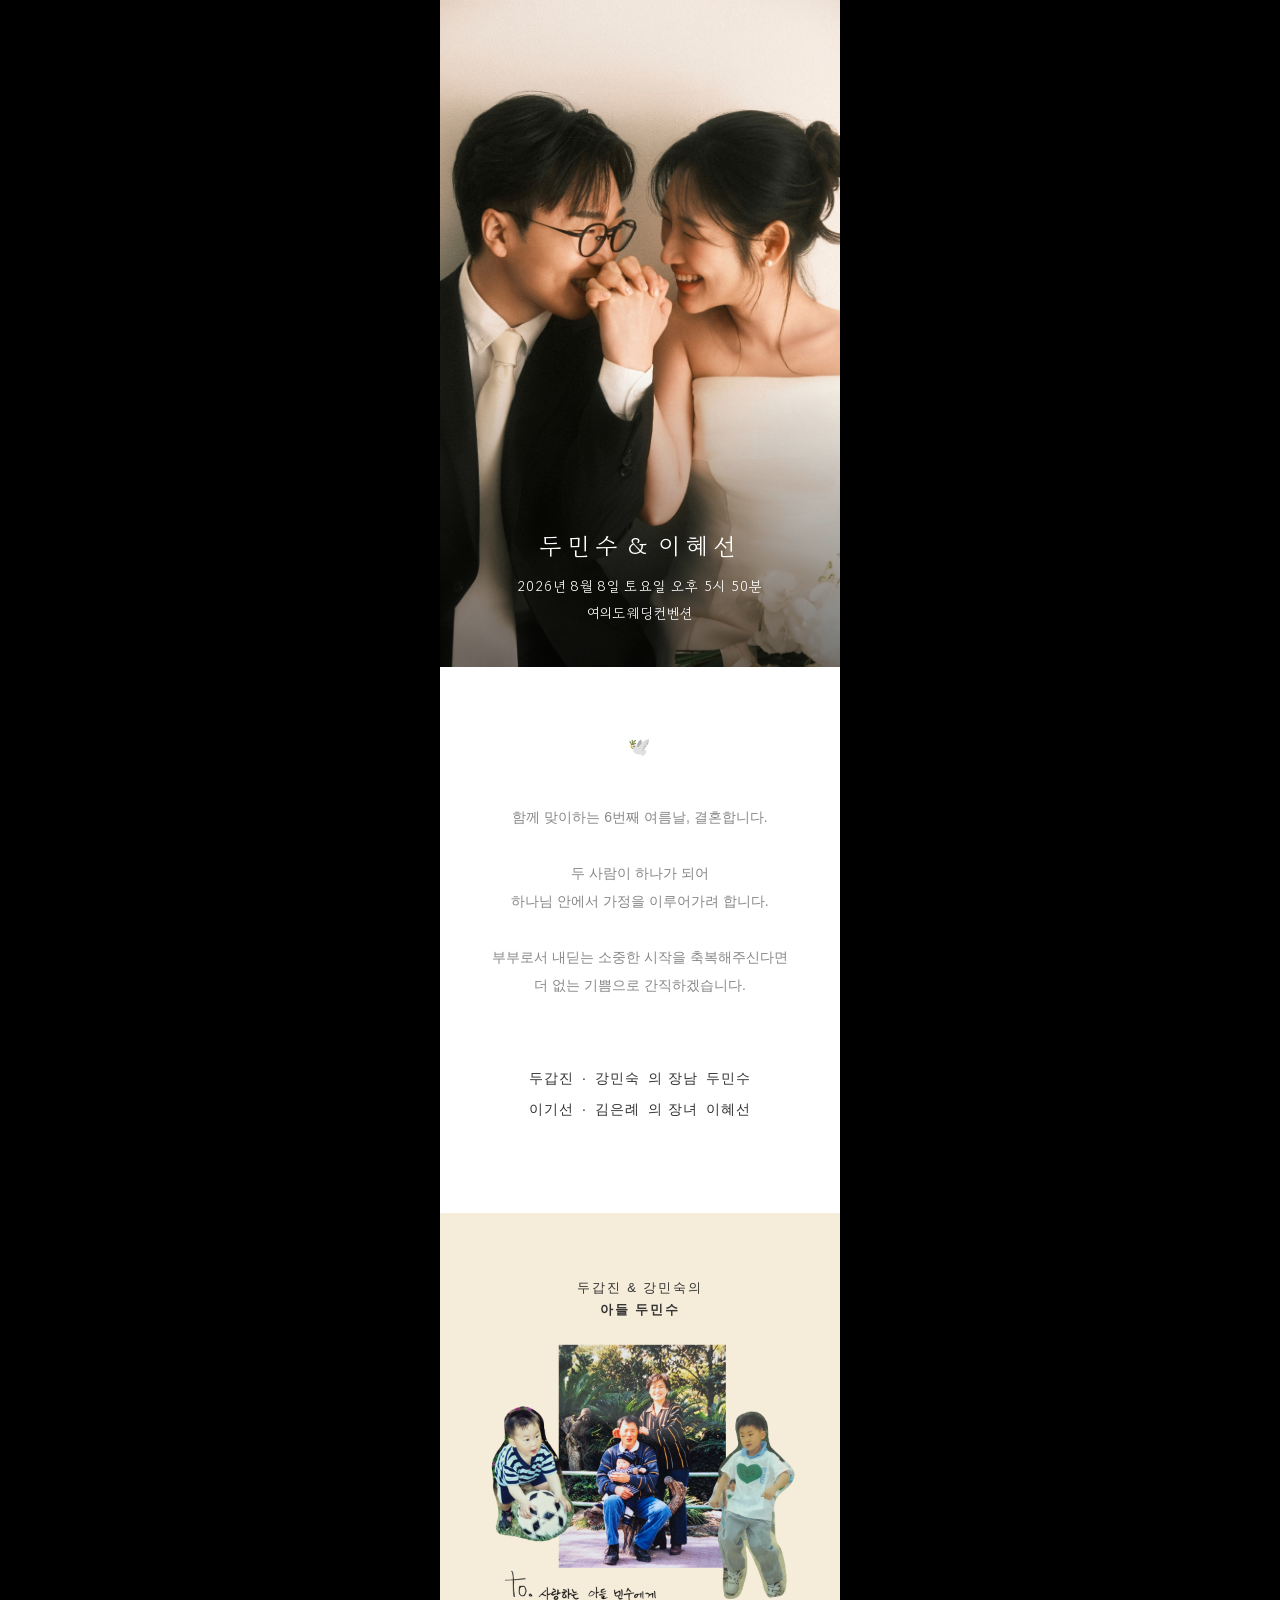
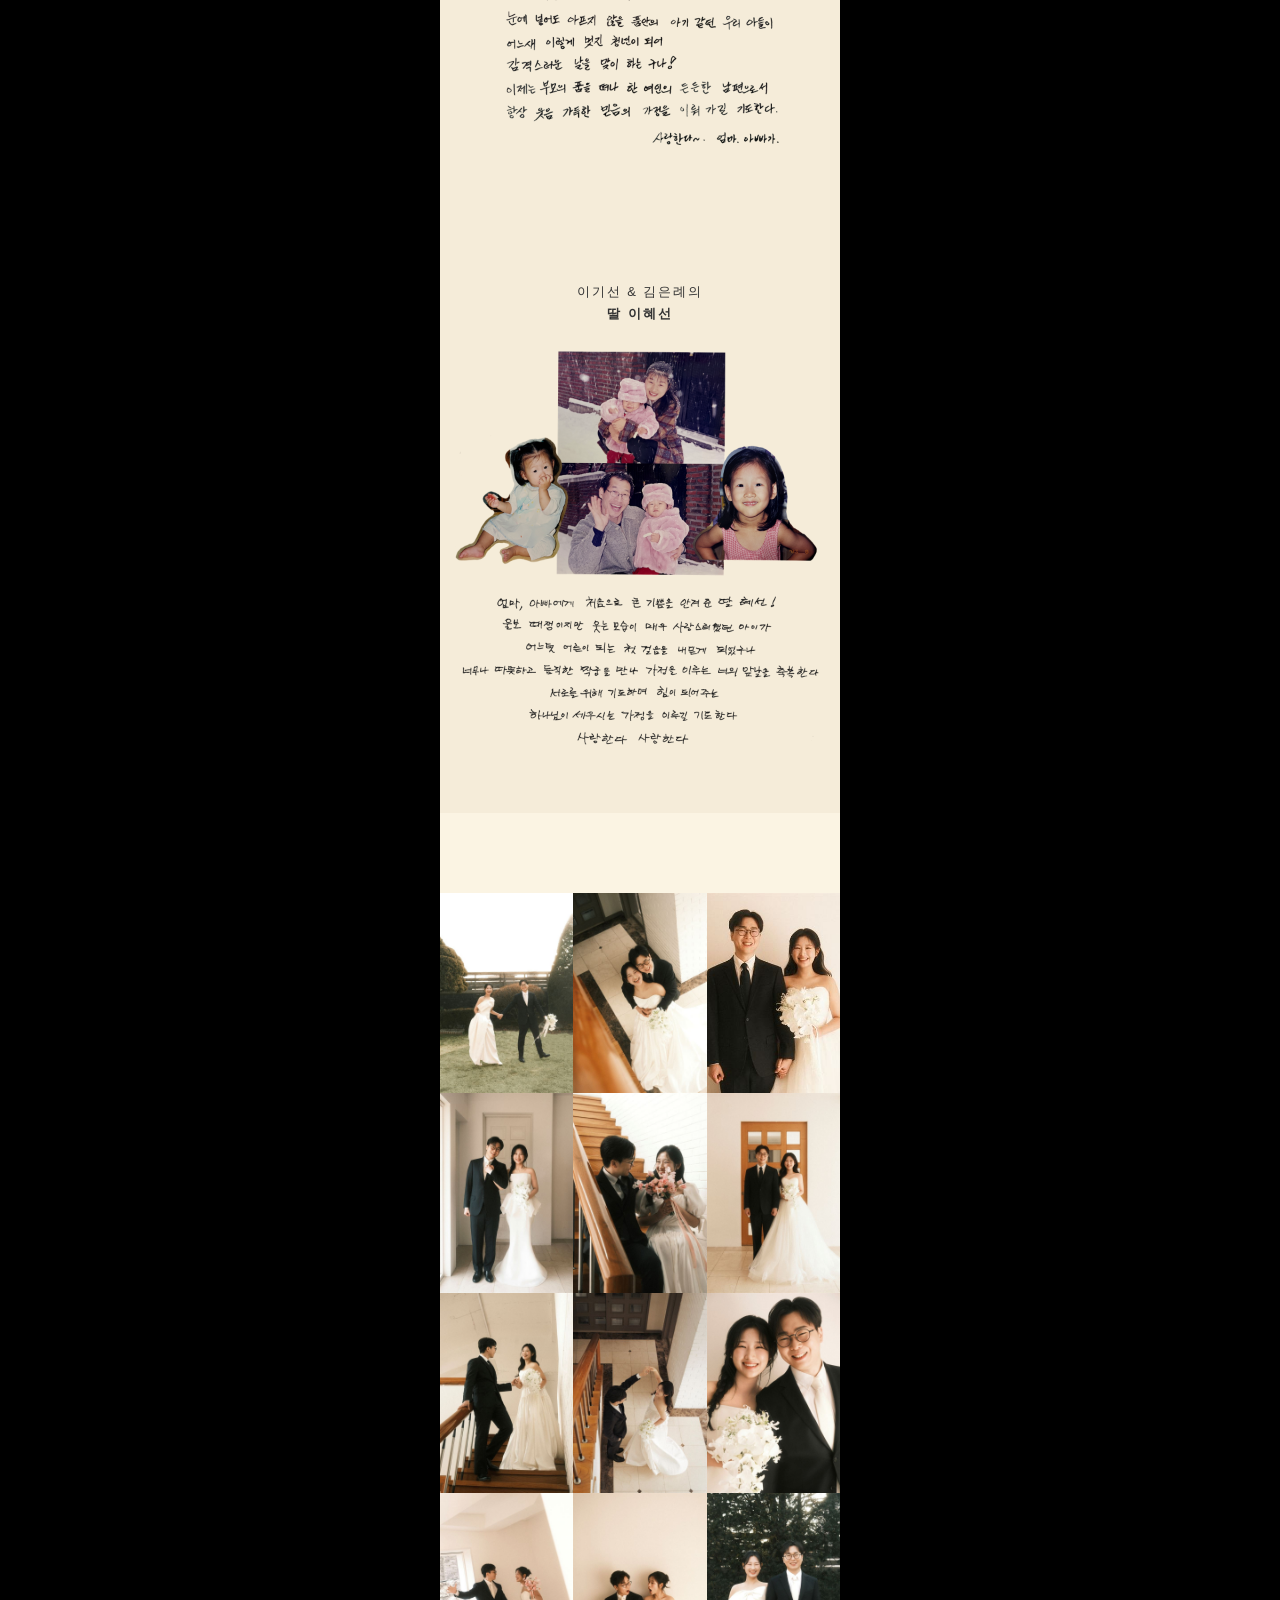
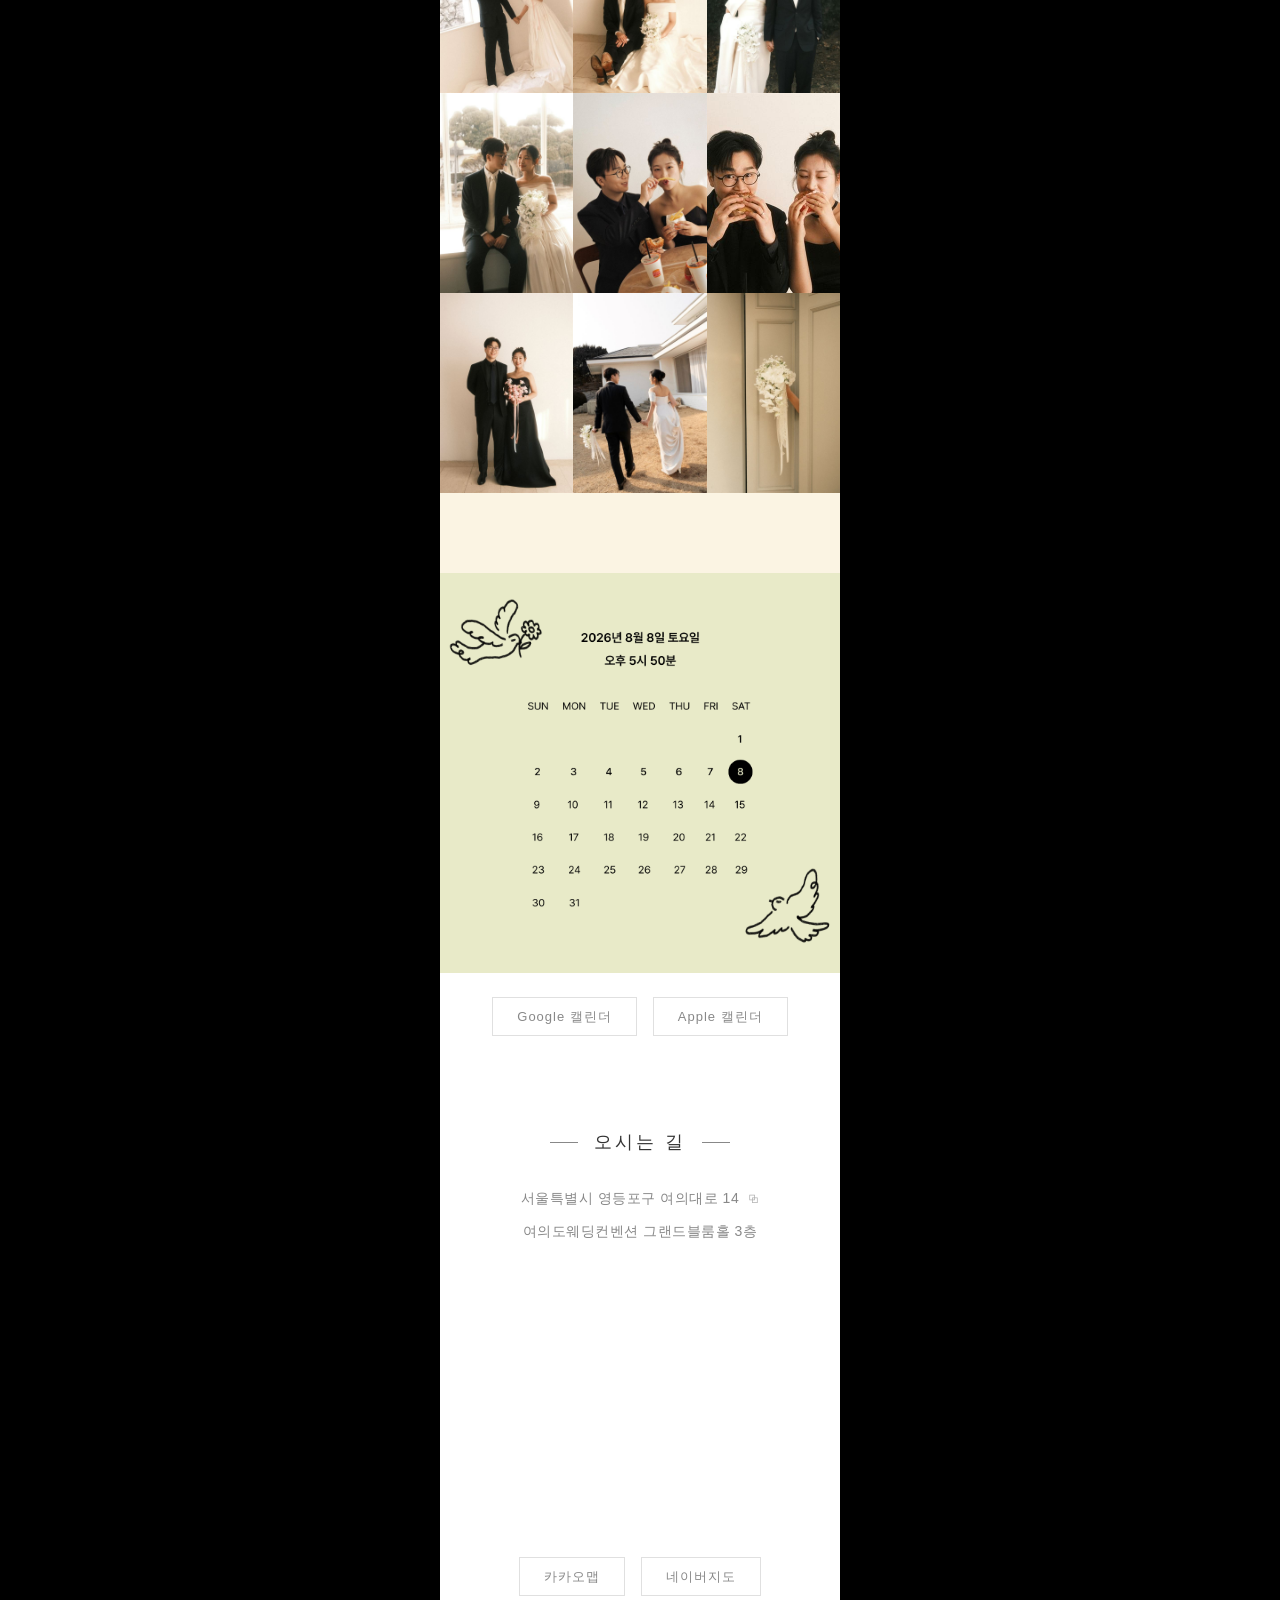
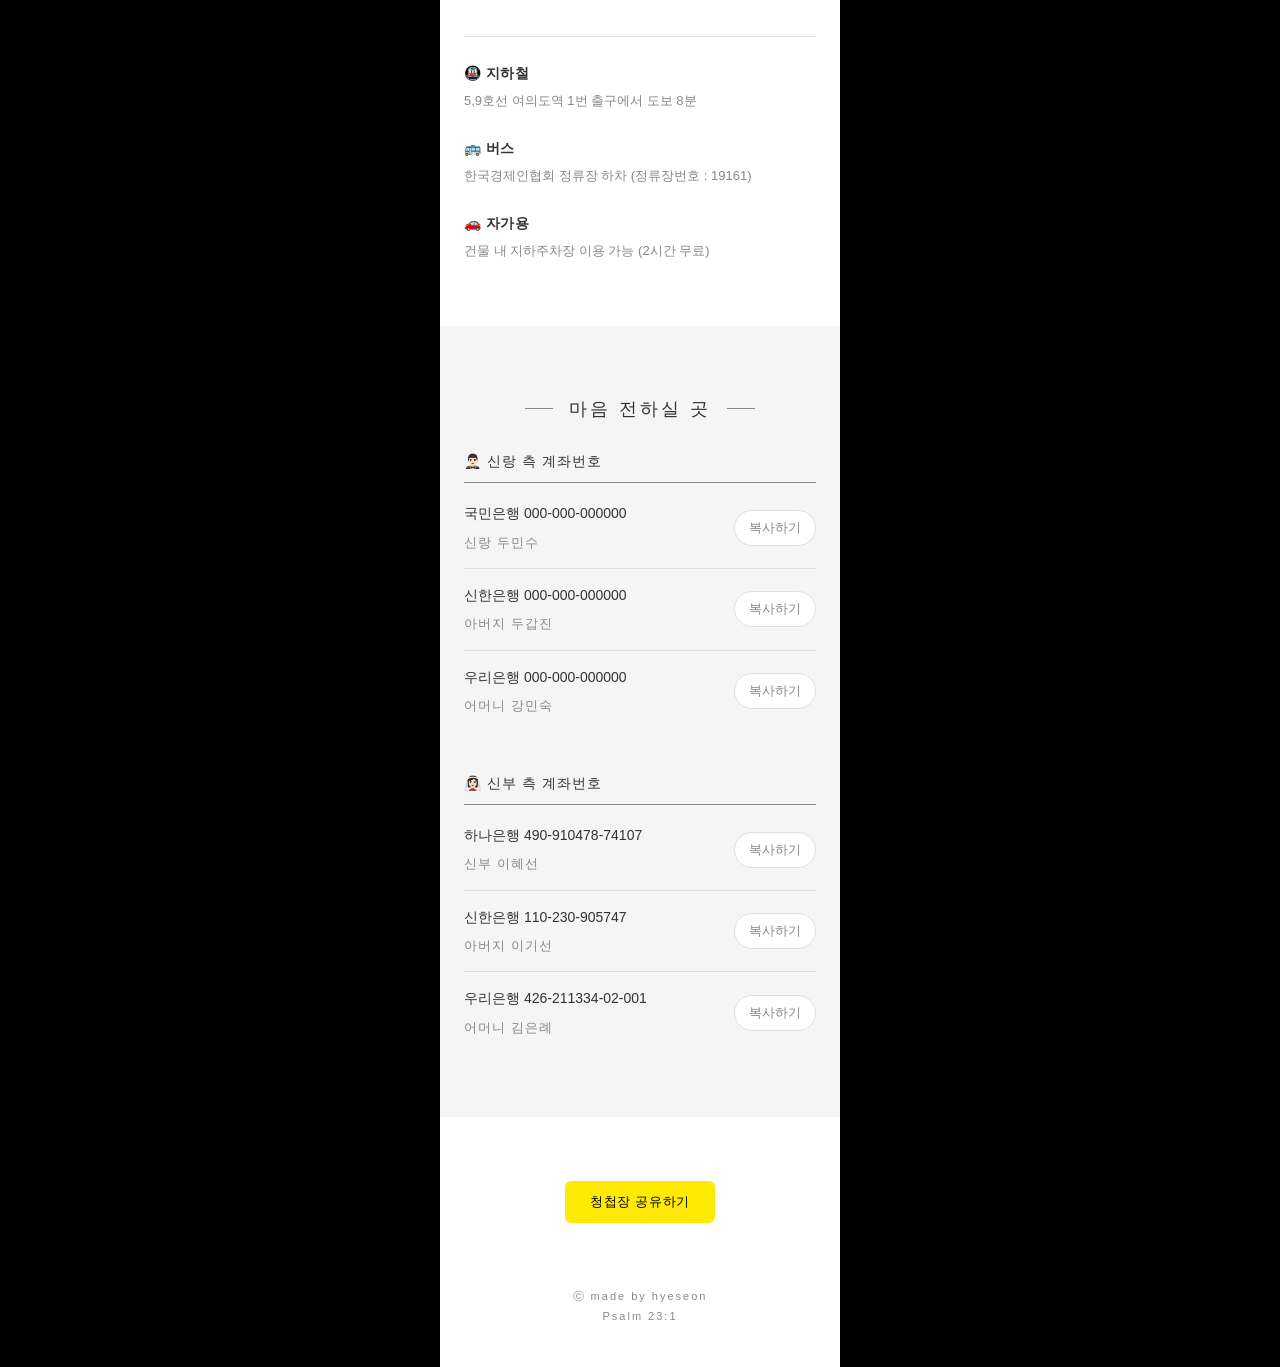
==== index.html @ b3ca968c "color change, lat lng change" ====
<!doctype html>
<html lang="ko">
  <head>
    <meta charset="UTF-8" />
    <meta
      name="viewport"
      content="width=device-width, initial-scale=1.0, viewport-fit=cover"
    />
    <meta name="format-detection" content="telephone=no" />

    <!-- Meta / OG tags - 크롤러는 JS를 실행하지 않으므로 정적 HTML에 직접 박아둠 -->
    <meta property="og:type" content="website" />
    <meta property="og:title" content="두민수와 이혜선 결혼합니다💍" />
    <meta
      property="og:description"
      content="2026년 8월 8일 오후 5시 50분 소중한 분들을 초대합니다."
    />
    <meta
      property="og:image"
      content="https://little-eden-0808.github.io/minsu-hyeseon/images/og/1.jpg"
    />
    <meta property="og:image:width" content="1200" />
    <meta property="og:image:height" content="630" />
    <meta
      property="og:url"
      content="https://little-eden-0808.github.io/minsu-hyeseon/"
    />
    <meta
      name="description"
      content="2026년 8월 8일 오후 5시 50분 소중한 분들을 초대합니다."
    />

    <title>Wedding Invitation</title>

    <!-- Fonts: Pretendard (본문) + Gowun Dodum (히어로 오버레이) -->
    <link rel="preconnect" href="https://cdn.jsdelivr.net" crossorigin />
    <link
      rel="stylesheet"
      href="https://cdn.jsdelivr.net/gh/orioncactus/pretendard@v1.3.9/dist/web/variable/pretendardvariable.min.css"
    />
    <link rel="preconnect" href="https://fonts.googleapis.com" />
    <link rel="preconnect" href="https://fonts.gstatic.com" crossorigin />
    <link
      href="https://fonts.googleapis.com/css2?family=Gowun+Dodum&display=swap"
      rel="stylesheet"
    />

    <link rel="stylesheet" href="styles.css" />
    <script src="config.js"></script>
  </head>
  <body>
    <!-- ─── Curtain (Simple Overlay) ─── -->
    <div id="curtain" class="curtain">
      <div class="curtain__content">
        <p class="curtain__names" id="curtainNames"></p>
        <button class="curtain__btn" id="curtainBtn">열기</button>
      </div>
    </div>

    <!-- ─── Toast Notification ─── -->
    <div id="toast" class="toast" aria-live="polite"></div>

    <!-- ─── Photo Viewer Modal ─── -->
    <div
      id="photoModal"
      class="photo-modal"
      role="dialog"
      aria-modal="true"
      aria-label="사진 보기"
    >
      <button class="photo-modal__close" id="modalClose" aria-label="닫기">
        &times;
      </button>
      <div class="photo-modal__container" id="modalContainer">
        <img
          class="photo-modal__img"
          id="modalImg"
          src=""
          alt="사진"
          draggable="false"
        />
      </div>
      <div class="photo-modal__controls">
        <button
          class="photo-modal__nav photo-modal__nav--prev"
          id="modalPrev"
          aria-label="이전 사진"
        >
          &#8249;
        </button>
        <div class="photo-modal__counter" id="modalCounter"></div>
        <button
          class="photo-modal__nav photo-modal__nav--next"
          id="modalNext"
          aria-label="다음 사진"
        >
          &#8250;
        </button>
      </div>
    </div>

    <!-- ─── Main Content ─── -->
    <main id="mainContent" class="main-content">
      <!-- Hero Section -->
      <section class="section hero" id="hero">
        <div class="hero__photo-wrap">
          <img
            class="hero__photo"
            id="heroPhoto"
            src=""
            alt="웨딩 사진"
            loading="eager"
          />
          <div class="hero__content">
            <h1
              class="hero__names animate-item"
              data-animate="fade-up"
              id="heroNames"
            ></h1>
            <p
              class="hero__date animate-item"
              data-animate="fade-up"
              id="heroDate"
            ></p>
            <p
              class="hero__venue animate-item"
              data-animate="fade-up"
              id="heroVenue"
            ></p>
          </div>
        </div>

        <!-- Greeting Section -->
        <section class="section greeting" id="greeting">
          <div class="section__inner">
            <h2
              class="section__title animate-item"
              data-animate="fade-up"
              id="greetingTitle"
            ></h2>
            <!-- <div
              class="section__divider animate-item"
              data-animate="fade-in"
            ></div> -->
            <p
              class="greeting__text animate-item"
              data-animate="fade-up"
              id="greetingContent"
            ></p>
            <div
              class="greeting__parents animate-item"
              data-animate="fade-up"
              id="greetingParents"
            ></div>
          </div>
        </section>

        <!-- Story Section -->
        <!-- <section class="section story" id="story">
          <div class="section__inner">
            <h2
              class="section__title animate-item"
              data-animate="fade-up"
              id="storyTitle"
            ></h2>
            <div
              class="section__divider animate-item"
              data-animate="fade-in"
            ></div>
            <p
              class="story__text animate-item"
              data-animate="fade-up"
              id="storyContent"
            ></p>
            <div class="story__photos" id="storyPhotos"></div>
          </div>
        </section> -->

        <!-- Family Section (가족 이야기 이미지 2장) -->
        <section class="section family" id="family">
          <div class="family__item">
            <p class="family__overlay" id="familyGroomLabel"></p>
            <img class="family__image" src="images/family/1.png" alt="" />
          </div>
          <div class="family__item">
            <p class="family__overlay" id="familyBrideLabel"></p>
            <img class="family__image" src="images/family/2.png" alt="" />
          </div>
        </section>

        <!-- Gallery Section -->
        <section class="section gallery" id="gallery">
          <div class="section__inner">
            <div class="gallery__grid" id="galleryGrid"></div>
          </div>
        </section>

        <!-- Calendar Actions -->
        <section class="section calendar-section" id="calendarSection">
          <div class="section__inner">
            <!-- <h2 class="section__title animate-item" data-animate="fade-up">
              예식 일시
            </h2> -->
            <div
              class="section__divider animate-item"
              data-animate="fade-in"
            ></div>
          </div>
          <img
            class="calendar__image"
            src="images/calendar/4.png"
            alt="예식 일시"
          />
          <div class="section__inner">
            <div class="calendar-actions animate-item" data-animate="fade-up">
              <a
                class="btn btn--outline"
                id="googleCalBtn"
                href="#"
                target="_blank"
                rel="noopener"
                >Google 캘린더</a
              >
              <button class="btn btn--outline" id="icsDownloadBtn">
                Apple 캘린더
              </button>
            </div>
          </div>
        </section>

        <!-- Location Section -->
        <section class="section location" id="location">
          <div class="section__inner">
            <h2 class="section__title animate-item" data-animate="fade-up">
              오시는 길
            </h2>
            <div
              class="section__divider animate-item"
              data-animate="fade-in"
            ></div>
            <p
              class="location__address animate-item"
              data-animate="fade-up"
              id="locationAddress"
            ></p>
            <p
              class="location__venue animate-item"
              data-animate="fade-up"
              id="locationVenue"
            ></p>
            <!-- <div class="location__info">
              <p class="location__venue" id="locationVenue"></p>
              <p class="location__hall" id="locationHall"></p>
              <p class="location__tel" id="locationTel"></p>
            </div> -->
            <div class="location__map" id="naverMap"></div>

            <!-- 주소 박스 -->
            <!-- <div class="address-box">
              <div class="address-box__text">
                <p class="address-box__addr" id="addressBoxAddr"></p>
                <p class="address-box__venue" id="addressBoxVenue"></p>
              </div>
              <button class="address-box__copy" id="copyAddressBtn">복사하기</button>
            </div> -->

            <!-- 지도 앱 링크 -->
            <div class="location__links">
              <a
                class="btn btn--outline"
                id="kakaoMapBtn"
                href="#"
                target="_blank"
                rel="noopener"
                >카카오맵</a
              >
              <a
                class="btn btn--outline"
                id="naverMapBtn"
                href="#"
                target="_blank"
                rel="noopener"
                >네이버지도</a
              >
            </div>

            <hr class="location__hr" />

            <!-- 교통 안내 -->
            <div class="transport" id="transportList"></div>
          </div>
        </section>
      </section>
      <!-- Account Section (축의금) -->
      <section class="section account" id="account">
        <div class="section__inner">
          <h2 class="section__title animate-item" data-animate="fade-up">
            마음 전하실 곳
          </h2>
          <div
            class="section__divider animate-item"
            data-animate="fade-in"
          ></div>
          <!-- <p class="account__desc animate-item" data-animate="fade-up">
            축하의 마음을 담아 축의금을 전달해 보세요.
          </p> -->

          <!-- Groom Accounts -->
          <div class="account-group">
            <h3 class="account-group__title">🤵🏻‍♂️ 신랑 측 계좌번호</h3>
            <ul class="account-list" id="groomAccountList"></ul>
          </div>

          <!-- Bride Accounts -->
          <div class="account-group">
            <h3 class="account-group__title">👰🏻‍♀️ 신부 측 계좌번호</h3>
            <ul class="account-list" id="brideAccountList"></ul>
          </div>
        </div>
      </section>
      <!-- Countdown -->
      <div class="countdown animate-item" data-animate="fade-up" id="countdown">
        <p class="countdown__label" id="countdownLabel"></p>
        <div class="countdown__timer">
          <div class="countdown__item">
            <span class="countdown__number" id="countDays">0</span>
            <span class="countdown__unit">일</span>
          </div>
          <div class="countdown__sep">:</div>
          <div class="countdown__item">
            <span class="countdown__number" id="countHours">0</span>
            <span class="countdown__unit">시간</span>
          </div>
          <div class="countdown__sep">:</div>
          <div class="countdown__item">
            <span class="countdown__number" id="countMinutes">0</span>
            <span class="countdown__unit">분</span>
          </div>
          <div class="countdown__sep">:</div>
          <div class="countdown__item">
            <span class="countdown__number" id="countSeconds">0</span>
            <span class="countdown__unit">초</span>
          </div>
        </div>
      </div>
      <!-- Share -->
      <div class="share">
        <button class="share__btn" id="shareBtn" type="button">
          청첩장 공유하기
        </button>
      </div>

      <!-- Footer -->
      <footer class="footer">
        <p class="footer__text" id="footerText"></p>
      </footer>
    </main>

    <script src="script.js"></script>
  </body>
</html>
---- styles.css ----
/* ═══════════════════════════════════════════
   Simple & Clean Wedding Invitation
   Korean Mobile 청첩장 - Styles
   ═══════════════════════════════════════════ */

/* ─── CSS Variables ─── */
:root {
  --color-bg: #ffffff;
  --color-bg-alt: #f5f5f5;
  --color-text: #333333;
  --color-text-light: #888888;
  --color-divider: #e0e0e0;
  --color-white: #ffffff;
  --color-gallery-frame: #fbf4e3; /* 갤러리 섹션 배경 + 사진 프레임 통일 */
  --color-greeting-bg: #ffffff; /* 인사말 섹션 배경 - 연한 크림 */
  --color-family-bg: #f5ecd9; /* 가족 섹션 배경 - 버터 크림 */

  --font-sans:
    "Pretendard Variable", Pretendard, -apple-system, BlinkMacSystemFont,
    "Apple SD Gothic Neo", "Noto Sans KR", "Malgun Gothic", "Segoe UI",
    sans-serif;
  --font-display:
    "Gowun Dodum", "Apple SD Gothic Neo", "Noto Sans KR", sans-serif;

  --spacing-xs: 0.5rem;
  --spacing-sm: 1rem;
  --spacing-md: 1.5rem;
  --spacing-lg: 2.5rem;
  --spacing-xl: 4rem;
  --spacing-2xl: 5rem;

  /* ─── Font Sizes ─── */
  --fs-xs: 0.6875rem; /* 11px - 카운트다운 단위, 미세 라벨, 작은 아이콘 */
  --fs-sm: 0.8125rem; /* 13px - 버튼, 캡션, 보조 정보 */
  --fs-md: 0.875rem; /* 14px - 부가 본문 (날짜, 홀, 교통) */
  --fs-base: 1rem; /* 16px - 본문 (인사말, 주소) */
  --fs-lg: 1.125rem; /* 18px - 섹션 제목 */
  --fs-xl: 1.5rem; /* 24px - 히어로 이름, 카운트다운 구분자 */
  --fs-2xl: 2rem; /* 32px - 카운트다운 숫자, 모달 닫기 */

  --transition: 0.3s ease;

  --safe-top: env(safe-area-inset-top, 0px);
  --safe-bottom: env(safe-area-inset-bottom, 0px);
  --safe-left: env(safe-area-inset-left, 0px);
  --safe-right: env(safe-area-inset-right, 0px);
}

/* ─── Reset & Base ─── */
*,
*::before,
*::after {
  margin: 0;
  padding: 0;
  box-sizing: border-box;
}

html {
  font-size: 16px;
  -webkit-text-size-adjust: 100%;
  scroll-behavior: smooth;
}

body {
  font-family: var(--font-sans);
  color: var(--color-text);
  background-color: #000;
  line-height: 1.8;
  -webkit-font-smoothing: antialiased;
  -moz-osx-font-smoothing: grayscale;
  overflow-x: hidden;
  padding-top: var(--safe-top);
  padding-bottom: var(--safe-bottom);
  padding-left: var(--safe-left);
  padding-right: var(--safe-right);
}

body.no-scroll {
  overflow: hidden;
  position: fixed;
  width: 100%;
}

img {
  display: block;
  max-width: 100%;
  height: auto;
}

button {
  cursor: pointer;
  font-family: inherit;
  border: none;
  background: none;
  color: inherit;
}

a {
  color: inherit;
  text-decoration: none;
}

/* ═══════════════════════════════════════════
   Curtain (Simple Overlay)
   ═══════════════════════════════════════════ */
.curtain {
  position: fixed;
  inset: 0;
  z-index: 9999;
  display: flex;
  align-items: center;
  justify-content: center;
  background: var(--color-white);
}

.curtain.is-open {
  opacity: 0;
  transition: opacity 0.5s ease;
  pointer-events: none;
}

.curtain.is-hidden {
  display: none;
}

.curtain__content {
  text-align: center;
}

.curtain__names {
  font-size: var(--fs-xl);
  font-weight: 300;
  color: var(--color-text);
  letter-spacing: 4px;
  margin-bottom: var(--spacing-lg);
}

.curtain__btn {
  display: inline-block;
  padding: 0.75rem 2.5rem;
  border: 1px solid var(--color-divider);
  color: var(--color-text);
  font-size: var(--fs-md);
  font-weight: 400;
  letter-spacing: 2px;
  background: transparent;
  transition: var(--transition);
}

.curtain__btn:hover,
.curtain__btn:focus {
  background: var(--color-bg-alt);
}

/* ═══════════════════════════════════════════
   Toast
   ═══════════════════════════════════════════ */
.toast {
  position: fixed;
  bottom: calc(2rem + var(--safe-bottom));
  left: 50%;
  transform: translateX(-50%) translateY(20px);
  background: rgba(51, 51, 51, 0.9);
  color: var(--color-white);
  padding: 0.75rem 1.5rem;
  border-radius: 100px;
  font-size: var(--fs-sm);
  font-weight: 400;
  z-index: 10000;
  opacity: 0;
  transition:
    opacity 0.3s ease,
    transform 0.3s ease;
  pointer-events: none;
  white-space: nowrap;
}

.toast.is-visible {
  opacity: 1;
  transform: translateX(-50%) translateY(0);
}

/* ═══════════════════════════════════════════
   Photo Modal
   ═══════════════════════════════════════════ */
.photo-modal {
  position: fixed;
  inset: 0;
  z-index: 9000;
  background: rgba(0, 0, 0, 0.95);
  display: flex;
  align-items: center;
  justify-content: center;
  opacity: 0;
  visibility: hidden;
  transition:
    opacity 0.3s ease,
    visibility 0.3s ease;
}

.photo-modal.is-open {
  opacity: 1;
  visibility: visible;
}

.photo-modal__close {
  position: absolute;
  top: calc(1rem + var(--safe-top));
  right: calc(1rem + var(--safe-right));
  color: var(--color-white);
  font-size: var(--fs-2xl);
  width: 44px;
  height: 44px;
  display: flex;
  align-items: center;
  justify-content: center;
  z-index: 2;
  opacity: 0.8;
  transition: opacity var(--transition);
}

.photo-modal__close:hover {
  opacity: 1;
}

.photo-modal__container {
  width: 100%;
  height: 100%;
  display: flex;
  align-items: center;
  justify-content: center;
  padding: 0;
  touch-action: pan-y;
  user-select: none;
  -webkit-user-select: none;
}

.photo-modal__img {
  max-width: 100%;
  max-height: 100%;
  object-fit: contain;
}

.photo-modal__controls {
  position: absolute;
  bottom: calc(1.25rem + var(--safe-bottom));
  left: 50%;
  transform: translateX(-50%);
  display: flex;
  align-items: center;
  gap: 1.5rem;
  z-index: 2;
}

.photo-modal__nav {
  color: var(--color-white);
  font-size: var(--fs-xl);
  width: 36px;
  height: 36px;
  display: flex;
  align-items: center;
  justify-content: center;
  opacity: 0.7;
  transition: opacity var(--transition);
  background: none;
  border: none;
  padding: 0;
}

.photo-modal__nav:hover {
  opacity: 1;
}

.photo-modal__counter {
  color: rgba(255, 255, 255, 0.7);
  font-size: var(--fs-sm);
  letter-spacing: 2px;
  min-width: 3rem;
  text-align: center;
}

/* ═══════════════════════════════════════════
   Main Content
   ═══════════════════════════════════════════ */
.main-content {
  max-width: 100%;
  overflow: hidden;
  background-color: var(--color-bg);
}

@media (min-width: 600px) {
  .main-content {
    max-width: 400px;
    margin: 0 auto;
    min-height: 100vh;
  }
}

/* ─── Section Base ─── */
.section {
  padding: var(--spacing-xl) 0;
}

.section__inner {
  max-width: 640px;
  margin: 0 auto;
  padding: 0 var(--spacing-md);
  text-align: center;
}

.section__title {
  display: inline-flex;
  align-items: center;
  gap: 1rem;
  font-size: var(--fs-lg);
  font-weight: 400;
  letter-spacing: 3px;
  margin-bottom: var(--spacing-md);
  color: var(--color-text);
}

.section__title::before,
.section__title::after {
  content: "";
  width: 28px;
  height: 1px;
  background: var(--color-text-light);
}

.greeting .section__title::before,
.greeting .section__title::after {
  display: none;
}

.section__divider {
  display: none;
}

/* ═══════════════════════════════════════════
   Hero Section
   ═══════════════════════════════════════════ */
.hero {
  padding: 0;
  background-color: var(--color-white);
}

.hero__photo-wrap {
  width: 100%;
  overflow: hidden;
  position: relative;
}

.hero__photo {
  width: 100%;
  aspect-ratio: 3 / 5;
  object-fit: cover;
  object-position: center 30%;
}

.hero__photo-wrap::after {
  content: "";
  position: absolute;
  left: 0;
  right: 0;
  bottom: 0;
  height: 45%;
  background: linear-gradient(
    to bottom,
    rgba(0, 0, 0, 0) 0%,
    rgba(0, 0, 0, 0.55) 100%
  );
  pointer-events: none;
}

.hero__content {
  position: absolute;
  bottom: 0;
  left: 0;
  right: 0;
  text-align: center;
  padding: 0 var(--spacing-md) var(--spacing-lg);
  z-index: 1;
  font-family: var(--font-display);
}

.hero__content .hero__names,
.hero__content .hero__date,
.hero__content .hero__venue {
  color: #fff;
}

.hero__content .hero__names .amp {
  color: #fff;
}

.hero__names {
  font-size: var(--fs-xl);
  font-weight: 300;
  letter-spacing: 6px;
  margin-bottom: var(--spacing-xs);
  color: var(--color-text);
}

.hero__names .amp,
.curtain__names .amp {
  font-weight: 400;
  margin: 0 0.2em 0 0.15em;
}

.hero__date {
  font-size: var(--fs-md);
  font-weight: 300;
  color: var(--color-text-light);
  letter-spacing: 1px;
  line-height: 1.6;
}

.hero__venue {
  font-size: var(--fs-md);
  font-weight: 300;
  color: var(--color-text-light);
  letter-spacing: 1px;
  margin-top: 0.25rem;
}

/* ─── Countdown ─── */
.countdown {
  padding: var(--spacing-md) var(--spacing-md) var(--spacing-xl);
  text-align: center;
  border-bottom: 1px solid var(--color-divider);
}

.countdown__label {
  font-size: var(--fs-sm);
  font-weight: 400;
  letter-spacing: 2px;
  color: var(--color-text-light);
  margin-bottom: var(--spacing-sm);
}

.countdown__timer {
  display: flex;
  align-items: center;
  justify-content: center;
  gap: 0.5rem;
}

.countdown__item {
  display: flex;
  flex-direction: column;
  align-items: center;
  min-width: 3rem;
}

.countdown__number {
  font-size: var(--fs-2xl);
  font-weight: 300;
  line-height: 1;
  letter-spacing: 1px;
  color: var(--color-text);
}

.countdown__unit {
  font-size: var(--fs-xs);
  font-weight: 400;
  letter-spacing: 1px;
  color: var(--color-text-light);
  margin-top: 0.375rem;
}

.countdown__sep {
  font-size: var(--fs-xl);
  font-weight: 300;
  color: var(--color-divider);
  margin-top: -0.75rem;
}

/* ═══════════════════════════════════════════
   Greeting Section
   ═══════════════════════════════════════════ */
.greeting .section__title {
  margin-bottom: var(--spacing-lg);
}

.greeting {
  background-color: var(--color-greeting-bg);
  padding-bottom: 5.5rem;
}

.greeting__text {
  font-size: var(--fs-md);
  font-weight: 300;
  line-height: 2;
  color: var(--color-text-light);
  white-space: pre-line;
  margin-bottom: var(--spacing-xl);
}

.greeting__parents {
  font-size: var(--fs-md);
  font-weight: 300;
  line-height: 2.2;
  color: var(--color-text);
  letter-spacing: 1px;
}

.greeting__parents .parent-row {
  display: flex;
  align-items: center;
  justify-content: center;
  gap: 0.5rem;
}

.greeting__parents .parent-dot {
  color: var(--color-text-light);
}

.greeting__parents .child-name {
  font-weight: 500;
}

.greeting__parents .deceased::before {
  content: "故 ";
  font-size: 0.75em;
  opacity: 0.6;
}

/* ═══════════════════════════════════════════
   Story Section
   ═══════════════════════════════════════════ */
.story {
  background-color: var(--color-bg-alt);
}

.story__text {
  font-size: var(--fs-base);
  font-weight: 300;
  line-height: 2;
  color: var(--color-text-light);
  white-space: pre-line;
  margin-bottom: var(--spacing-xl);
}

.story__photos {
  display: flex;
  flex-direction: column;
  gap: var(--spacing-sm);
}

.story__photo-item {
  overflow: hidden;
  cursor: pointer;
}

.story__photo-item img {
  width: 100%;
  aspect-ratio: 4 / 3;
  object-fit: cover;
  transition: opacity var(--transition);
}

.story__photo-item:hover img {
  opacity: 0.9;
}

/* ═══════════════════════════════════════════
   Family Section (가족 이야기 이미지 2장 세로 스택)
   ═══════════════════════════════════════════ */
.family {
  padding: var(--spacing-xl) 0 var(--spacing-lg) 0;
  background-color: var(--color-family-bg);
}

.family__item {
  position: relative;
}

.family__item + .family__item {
  margin-top: 7rem;
}

.family__image {
  width: 100%;
  height: auto;
  display: block;
}

.family__overlay {
  position: absolute;
  top: 0;
  left: 0;
  right: 0;
  padding: 0 var(--spacing-md) var(--spacing-xl);
  font-size: var(--fs-sm);
  font-weight: 400;
  color: var(--color-text);
  text-align: center;
  letter-spacing: 2px;
  line-height: 1.7;
  z-index: 1;
}

.family__overlay-child {
  font-weight: 700;
}

/* ═══════════════════════════════════════════
   Gallery Section
   ═══════════════════════════════════════════ */
.gallery {
  background-color: var(--color-gallery-frame);
  padding-top: var(--spacing-2xl);
  padding-bottom: var(--spacing-2xl);
}

.gallery .section__inner {
  padding-left: 0;
  padding-right: 0;
}

.gallery__grid {
  display: grid;
  grid-template-columns: repeat(3, 1fr);
  gap: 0;
  /* margin-left: var(--spacing-xs);
  margin-right: var(--spacing-xs); */
}

.gallery__item {
  position: relative;
  aspect-ratio: 2 / 3;
  overflow: hidden;
  cursor: pointer;
  /* border: 2px solid var(--color-gallery-frame); */
  border-radius: 0;
}

.gallery__item img {
  width: 100%;
  height: 100%;
  object-fit: cover;
  transition: opacity var(--transition);
}

.gallery__item:hover img {
  opacity: 0.9;
}

/* ═══════════════════════════════════════════
   Location Section
   ═══════════════════════════════════════════ */
.location {
  background-color: var(--color-bg);
}

.location__info {
  margin-bottom: var(--spacing-md);
}

.location__address {
  font-size: var(--fs-md);
  font-weight: 400;
  color: var(--color-text-light);
  letter-spacing: 0.5px;
  margin-bottom: 0.25rem;
  cursor: pointer;
  display: inline-block;
  padding: 0.25rem 0.5rem;
  border-radius: 4px;
  transition: background-color var(--transition);
}

.location__address:hover,
.location__address:active {
  background-color: var(--color-bg);
}

.location__address::after {
  content: " ⧉";
  font-size: var(--fs-xs);
  color: #aaa;
  margin-left: 0.3rem;
}

.location__venue {
  font-size: var(--fs-md);
  font-weight: 400;
  color: var(--color-text-light);
  letter-spacing: 0.5px;
  margin-bottom: var(--spacing-md);
}

.location__hall {
  font-size: var(--fs-md);
  font-weight: 300;
  color: var(--color-text-light);
  margin-bottom: var(--spacing-md);
}

.location__tel {
  font-size: var(--fs-sm);
  font-weight: 300;
  color: var(--color-text-light);
  margin-top: 0.25rem;
}

.location__map {
  margin-bottom: var(--spacing-md);
  overflow: hidden;
  width: 100%;
  aspect-ratio: 4 / 3;
}

/* ─── Address Box ─── */
.address-box {
  display: flex;
  align-items: center;
  justify-content: space-between;
  gap: 0.75rem;
  padding: 1rem 1.25rem;
  margin-bottom: var(--spacing-md);
  background: var(--color-white);
  border: 1px solid var(--color-divider);
  text-align: left;
}

.address-box__text {
  flex: 1;
  min-width: 0;
}

.address-box__addr {
  font-size: var(--fs-sm);
  font-weight: 300;
  color: var(--color-text-light);
  line-height: 1.5;
  margin: 0;
  word-break: keep-all;
}

.address-box__venue {
  font-size: var(--fs-base);
  font-weight: 700;
  color: var(--color-text);
  margin: 0.25rem 0 0;
  letter-spacing: 0.5px;
}

.address-box__copy {
  padding: 0.5rem 0.875rem;
  font-size: var(--fs-sm);
  font-weight: 400;
  color: var(--color-text-light);
  border: 1px solid var(--color-divider);
  border-radius: 100px;
  background: var(--color-white);
  white-space: nowrap;
  transition: var(--transition);
}

.address-box__copy:hover {
  background: var(--color-text);
  color: var(--color-white);
  border-color: var(--color-text);
}

.location__links {
  display: flex;
  gap: var(--spacing-sm);
  justify-content: center;
  margin-bottom: var(--spacing-lg);
}

.location__hr {
  border: 0;
  border-top: 1px solid var(--color-divider);
  margin: var(--spacing-md) 0;
}

/* ─── Transport ─── */
.transport {
  text-align: left;
  margin-top: var(--spacing-md);
}

.transport__item {
  margin-bottom: var(--spacing-md);
}

.transport__item:last-child {
  margin-bottom: 0;
}

.transport__title {
  font-size: var(--fs-md);
  font-weight: 600;
  color: var(--color-text);
  margin: 0 0 0.25rem;
  letter-spacing: 0.5px;
}

.transport__desc {
  font-size: var(--fs-sm);
  font-weight: 300;
  color: var(--color-text-light);
  line-height: 1.7;
  margin: 0;
  white-space: pre-line;
  word-break: keep-all;
}

/* ═══════════════════════════════════════════
   Calendar Section
   ═══════════════════════════════════════════ */
.calendar-section {
  background-color: var(--color-bg);
  padding: 0;
}

.calendar__image {
  display: block;
  width: 100%;
  height: auto;
  margin: 0 0 var(--spacing-md);
}

.calendar-actions {
  display: flex;
  gap: var(--spacing-sm);
  justify-content: center;
  flex-wrap: wrap;
  margin: var(--spacing-md) 0;
}

/* ═══════════════════════════════════════════
   Account Section (축의금)
   ═══════════════════════════════════════════ */
.account {
  background-color: var(--color-bg-alt);
}

.account__desc {
  font-size: var(--fs-md);
  font-weight: 300;
  color: var(--color-text-light);
  margin-bottom: var(--spacing-lg);
}

/* ─── Account Group ─── */
.account-group {
  max-width: 360px;
  margin: 0 auto var(--spacing-lg);
  text-align: left;
}

.account-group:last-child {
  margin-bottom: 0;
}

.account-group__title {
  font-size: var(--fs-md);
  font-weight: 500;
  letter-spacing: 1px;
  padding-bottom: 0.5rem;
  margin-bottom: 0.25rem;
  border-bottom: 1px solid var(--color-text-light);
  color: var(--color-text);
}

.account-list {
  list-style: none;
  padding: 0;
  margin: 0;
}

.account-row {
  display: flex;
  align-items: center;
  justify-content: space-between;
  gap: 0.75rem;
  padding: 0.875rem 0;
  border-bottom: 1px solid var(--color-divider);
}

.account-row:last-child {
  border-bottom: none;
}

.account-row__info {
  flex: 1;
  min-width: 0;
}

.account-row__bank {
  font-size: var(--fs-md);
  font-weight: 400;
  color: var(--color-text);
  margin: 0;
  word-break: keep-all;
}

.account-row__name {
  font-size: var(--fs-sm);
  font-weight: 300;
  color: var(--color-text-light);
  letter-spacing: 1px;
  margin: 0.25rem 0 0;
}

.account-row__copy {
  padding: 0.5rem 0.875rem;
  font-size: var(--fs-sm);
  font-weight: 400;
  color: var(--color-text-light);
  border: 1px solid var(--color-divider);
  border-radius: 100px;
  background: var(--color-white);
  white-space: nowrap;
  transition: var(--transition);
}

.account-row__copy:hover {
  background: var(--color-text);
  color: var(--color-white);
  border-color: var(--color-text);
}

/* ═══════════════════════════════════════════
   Buttons
   ═══════════════════════════════════════════ */
.btn {
  display: inline-flex;
  align-items: center;
  justify-content: center;
  gap: 0.5rem;
  padding: 0.75rem 1.5rem;
  font-family: var(--font-sans);
  font-size: var(--fs-sm);
  font-weight: 400;
  letter-spacing: 1px;
  transition: var(--transition);
  cursor: pointer;
  line-height: 1;
}

.btn--outline {
  border: 1px solid var(--color-divider);
  color: var(--color-text-light);
  background: var(--color-white);
}

.btn--outline:hover {
  border-color: var(--color-text);
  color: var(--color-text);
}

.btn--text {
  color: var(--color-text-light);
  font-size: var(--fs-sm);
  display: inline-flex;
  align-items: center;
  gap: 0.375rem;
  border-bottom: 1px solid var(--color-divider);
  padding: 0.25rem 0;
}

.btn--text:hover {
  color: var(--color-text);
  border-color: var(--color-text);
}

/* ═══════════════════════════════════════════
   Share
   ═══════════════════════════════════════════ */
.share {
  text-align: center;
  padding: var(--spacing-xl) var(--spacing-md) 0;
  background: var(--color-bg);
}

.share__btn {
  width: 150px;
  background: #ffea06;
  color: #000;
  border: none;
  padding: 12px 8px;
  font-size: var(--fs-sm);
  font-weight: 500;
  letter-spacing: 0.05em;
  cursor: pointer;
  border-radius: 6px;
}

/* ═══════════════════════════════════════════
   Footer
   ═══════════════════════════════════════════ */
.footer {
  padding: var(--spacing-xl) var(--spacing-md);
  padding-bottom: calc(var(--spacing-lg) + var(--safe-bottom));
  text-align: center;
  background: var(--color-bg);
  /* border-top: 1px solid var(--color-divider); */
}

.footer__text {
  font-size: var(--fs-xs);
  font-weight: 300;
  color: var(--color-text-light);
  letter-spacing: 2px;
  white-space: pre-line;
  line-height: 1.8;
}

/* ═══════════════════════════════════════════
   Loading Placeholder
   ═══════════════════════════════════════════ */
.loading-placeholder {
  display: flex;
  align-items: center;
  justify-content: center;
  gap: 0.5rem;
  padding: var(--spacing-lg) 0;
}

.loading-dot {
  display: inline-block;
  width: 4px;
  height: 4px;
  border-radius: 50%;
  background: var(--color-divider);
  animation: loadingPulse 1.2s ease-in-out infinite;
}

.loading-dot:nth-child(2) {
  animation-delay: 0.2s;
}

.loading-dot:nth-child(3) {
  animation-delay: 0.4s;
}

@keyframes loadingPulse {
  0%,
  80%,
  100% {
    opacity: 0.3;
    transform: scale(0.8);
  }
  40% {
    opacity: 1;
    transform: scale(1.2);
  }
}

/* ═══════════════════════════════════════════
   Responsive - Tablet (768px+)
   ═══════════════════════════════════════════ */
@media (min-width: 768px) {
  .section__inner {
    max-width: 600px;
    /* padding: 0 var(--spacing-lg); */
  }

  .hero__photo {
    aspect-ratio: 3 / 5;
  }

  .countdown__item {
    min-width: 4rem;
  }

  .story__photos {
    display: grid;
    grid-template-columns: repeat(2, 1fr);
    gap: var(--spacing-sm);
  }

  .story__photo-item img {
    aspect-ratio: 4 / 3;
  }

  .gallery__grid {
    gap: 0;
    /* margin-left: var(--spacing-xs);
    margin-right: var(--spacing-xs); */
  }
}

/* ═══════════════════════════════════════════
   Responsive - Desktop (1024px+)
   ═══════════════════════════════════════════ */
@media (min-width: 1024px) {
  .photo-modal__container {
    padding: 4rem;
  }
}

/* ═══════════════════════════════════════════
   Print
   ═══════════════════════════════════════════ */
@media print {
  .curtain,
  .photo-modal,
  .toast,
  .countdown,
  .calendar-actions,
  .location__links,
  .location__copy,
  .account-item__copy {
    display: none !important;
  }
}
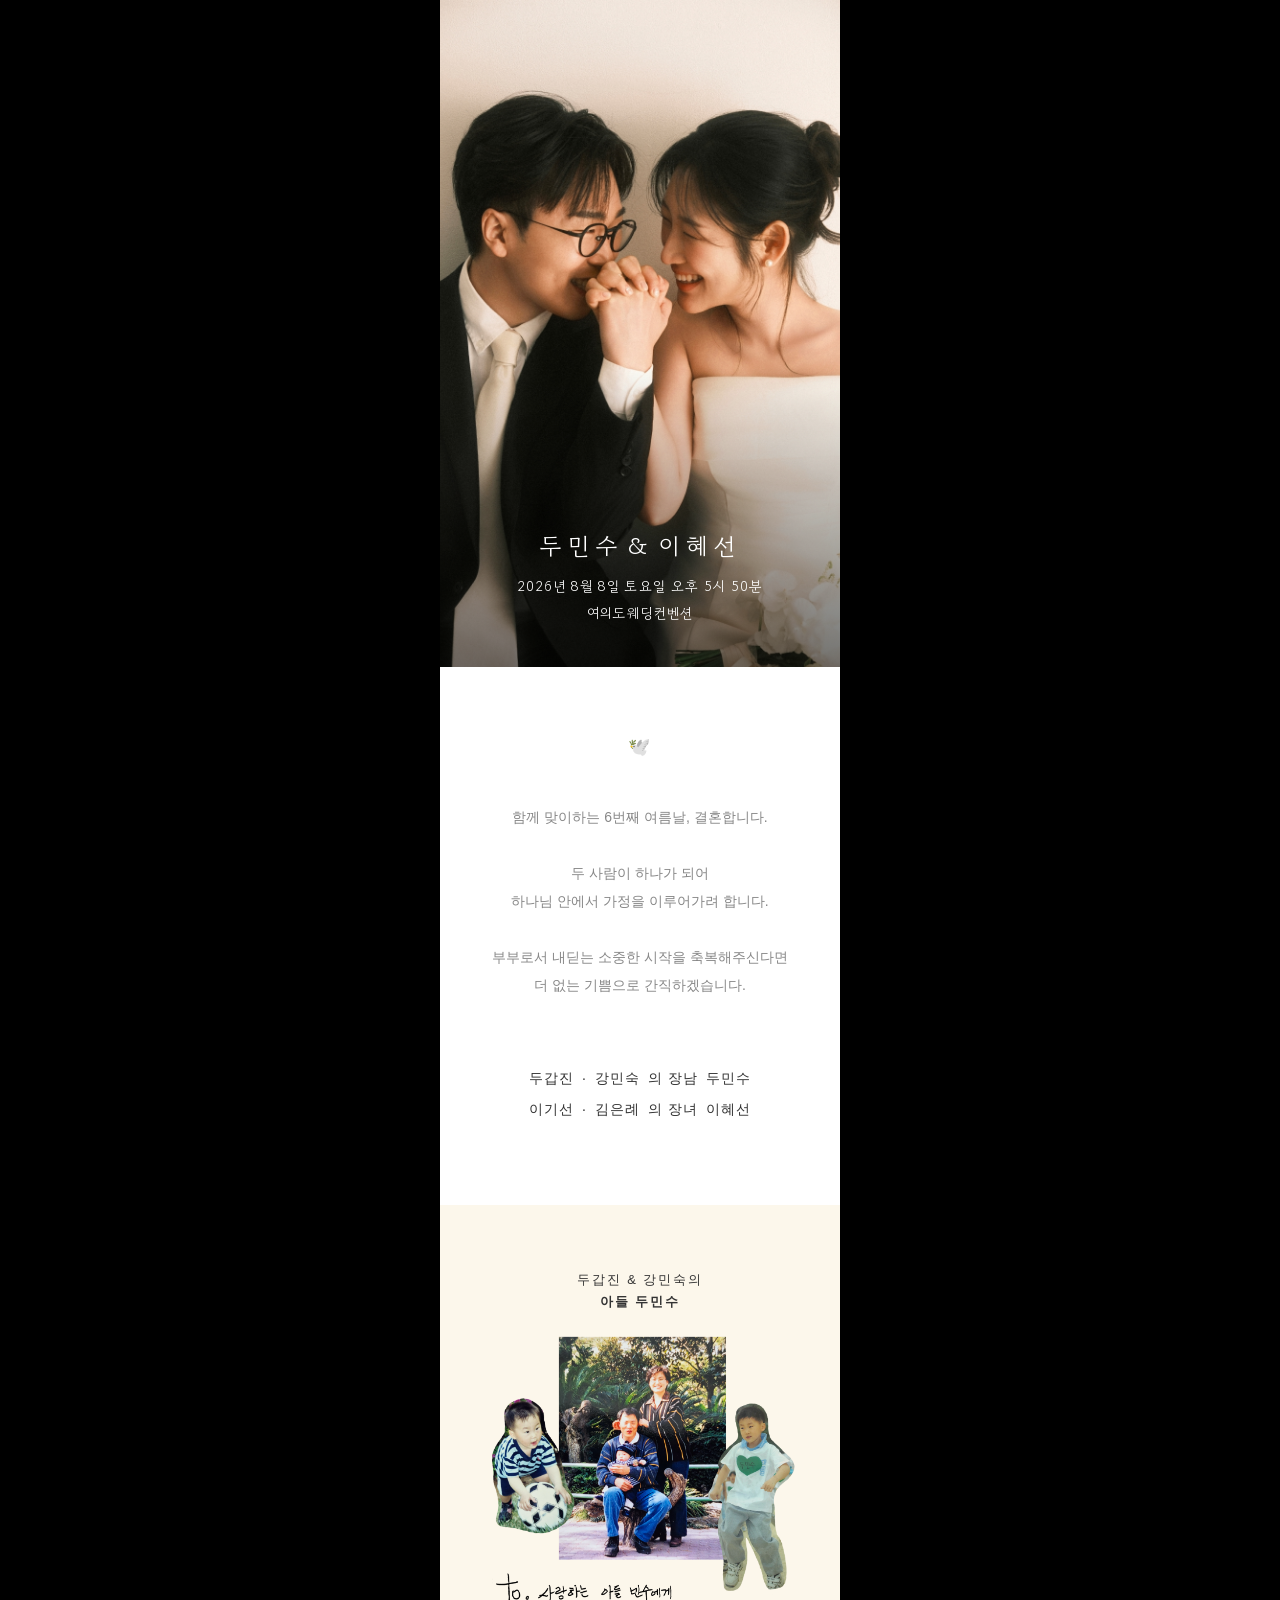
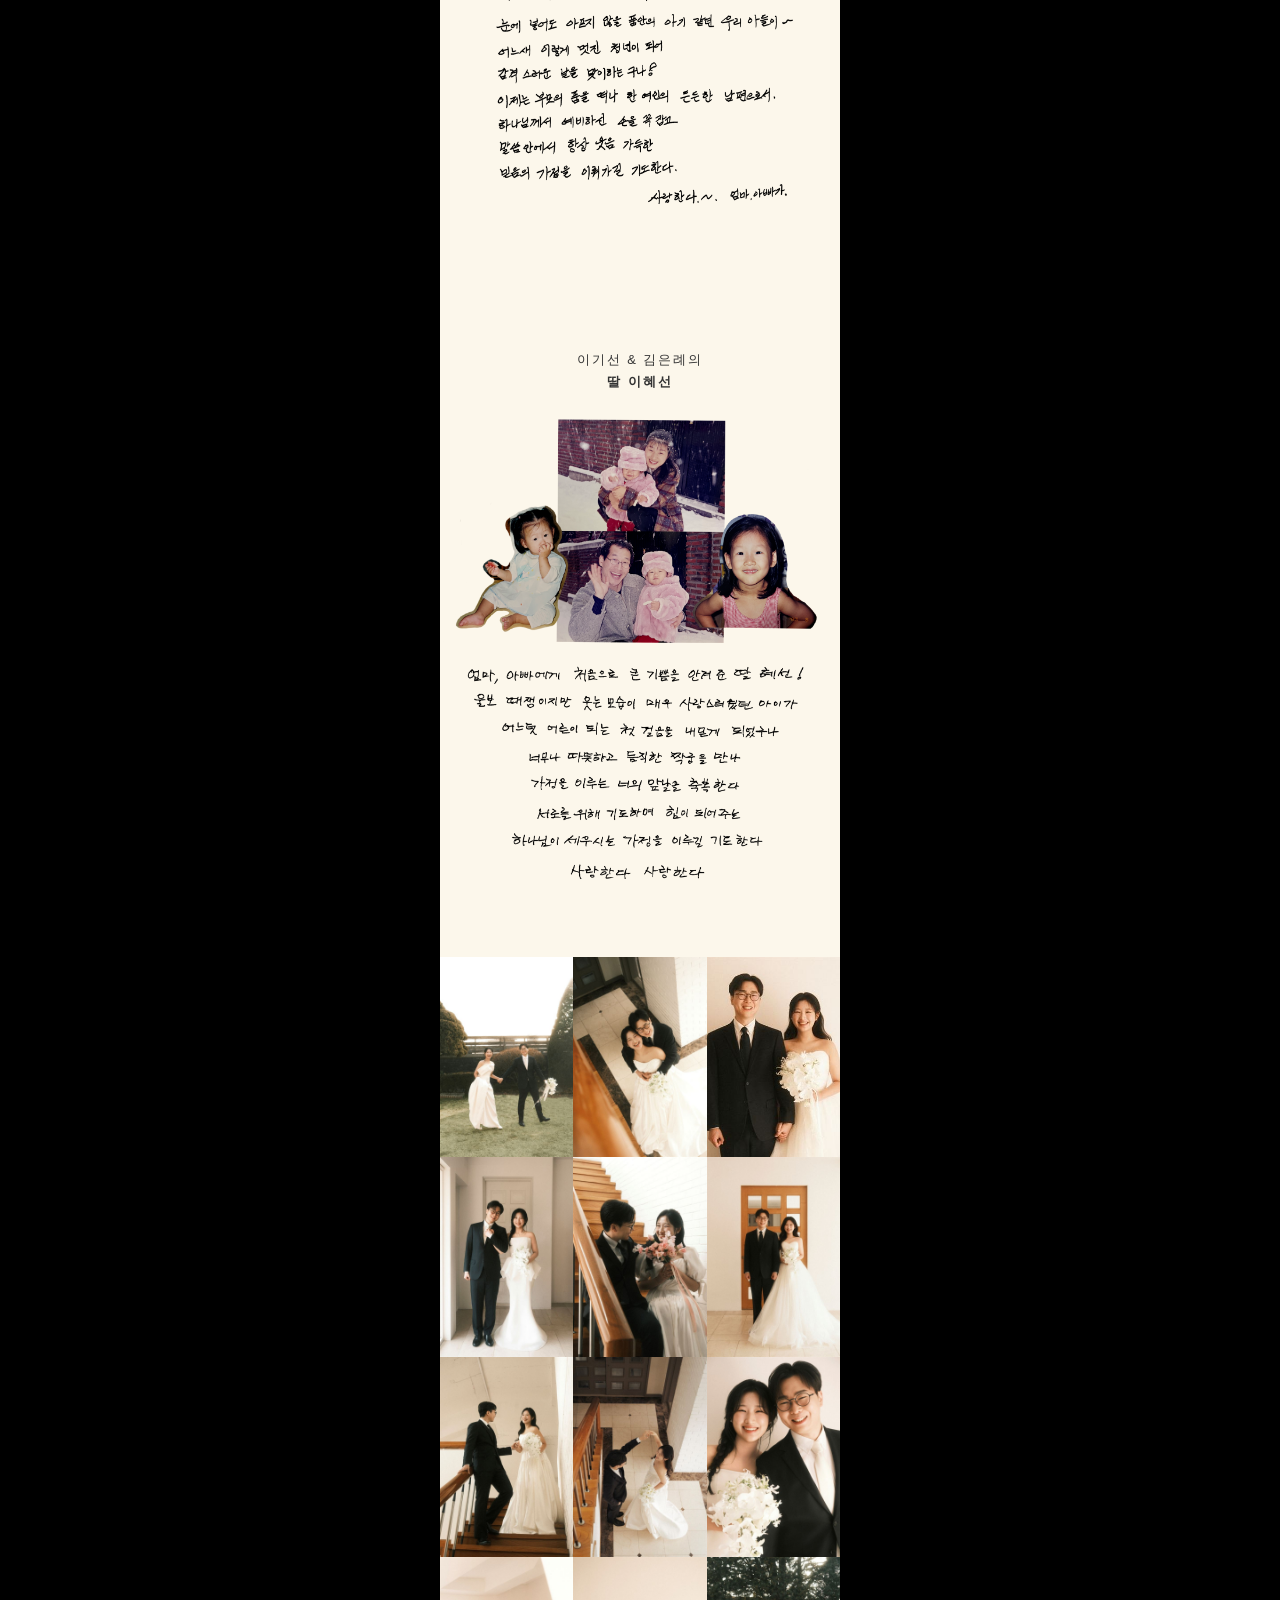
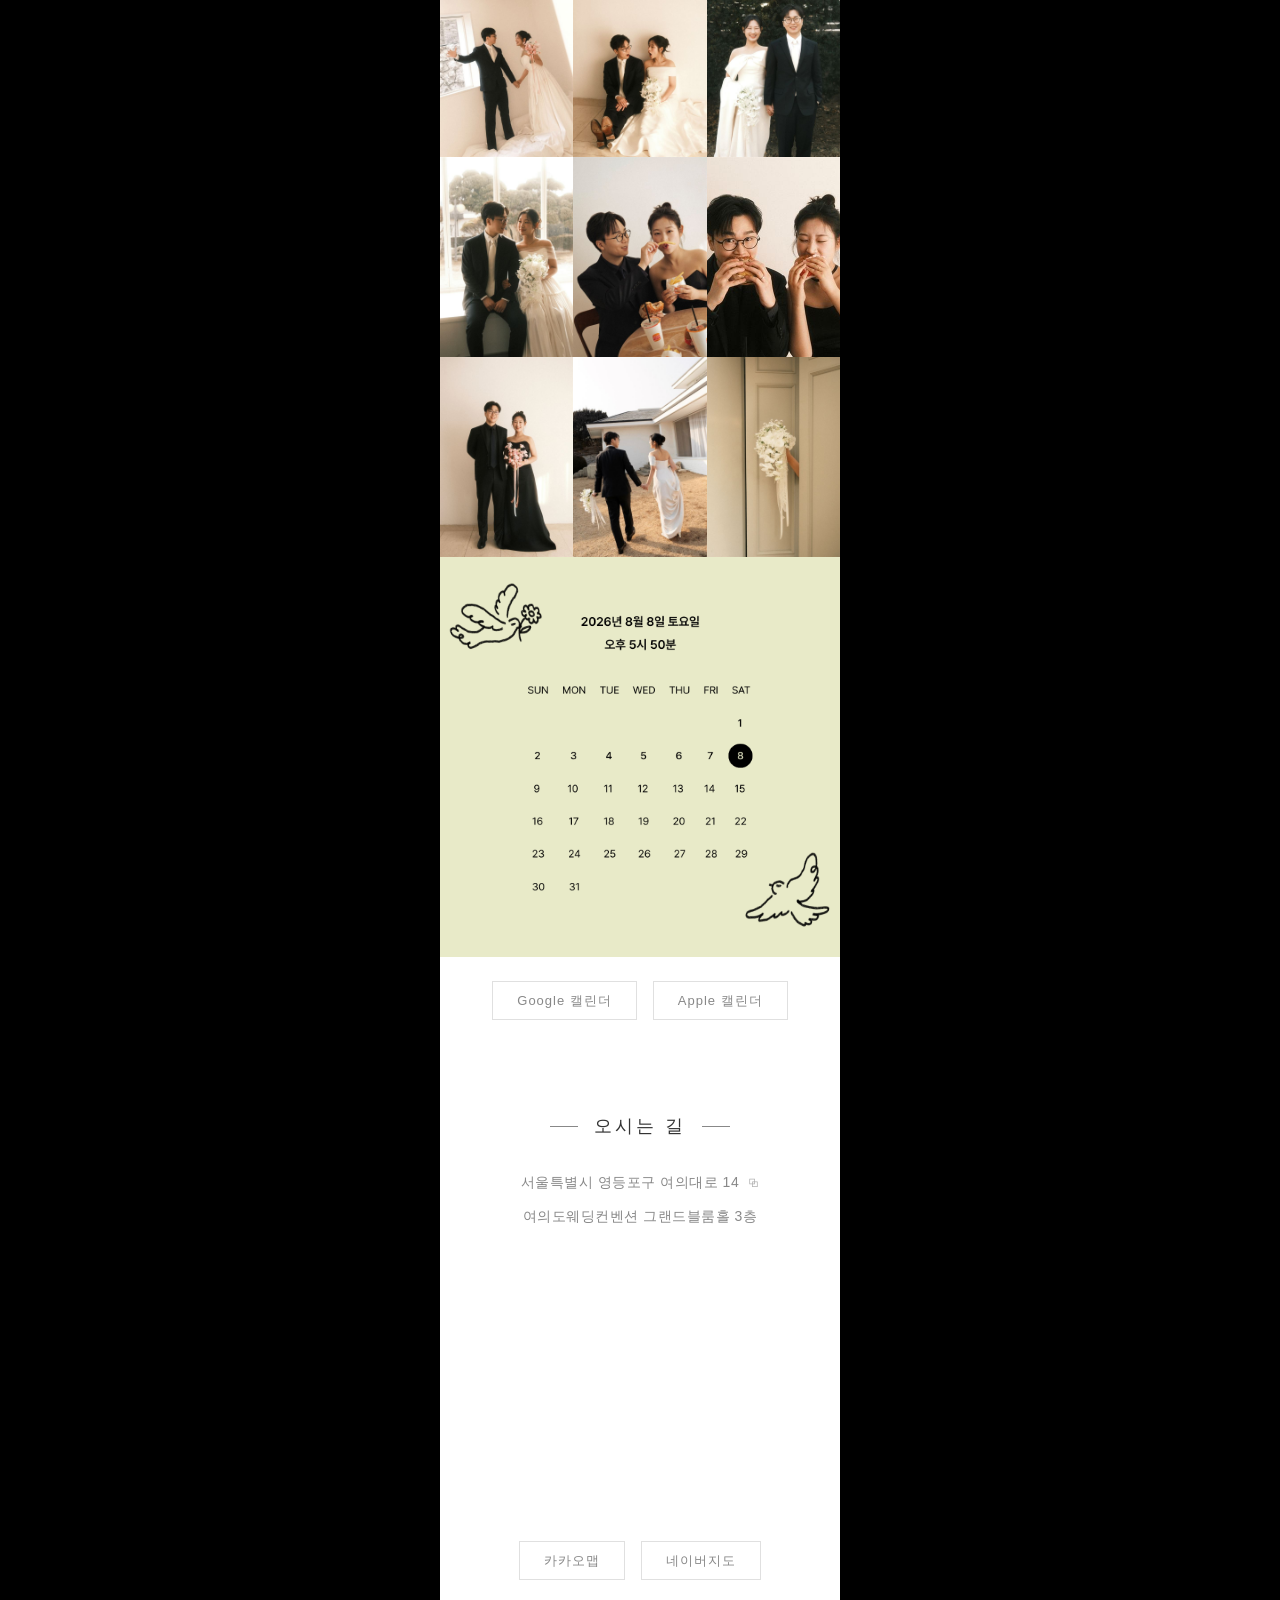
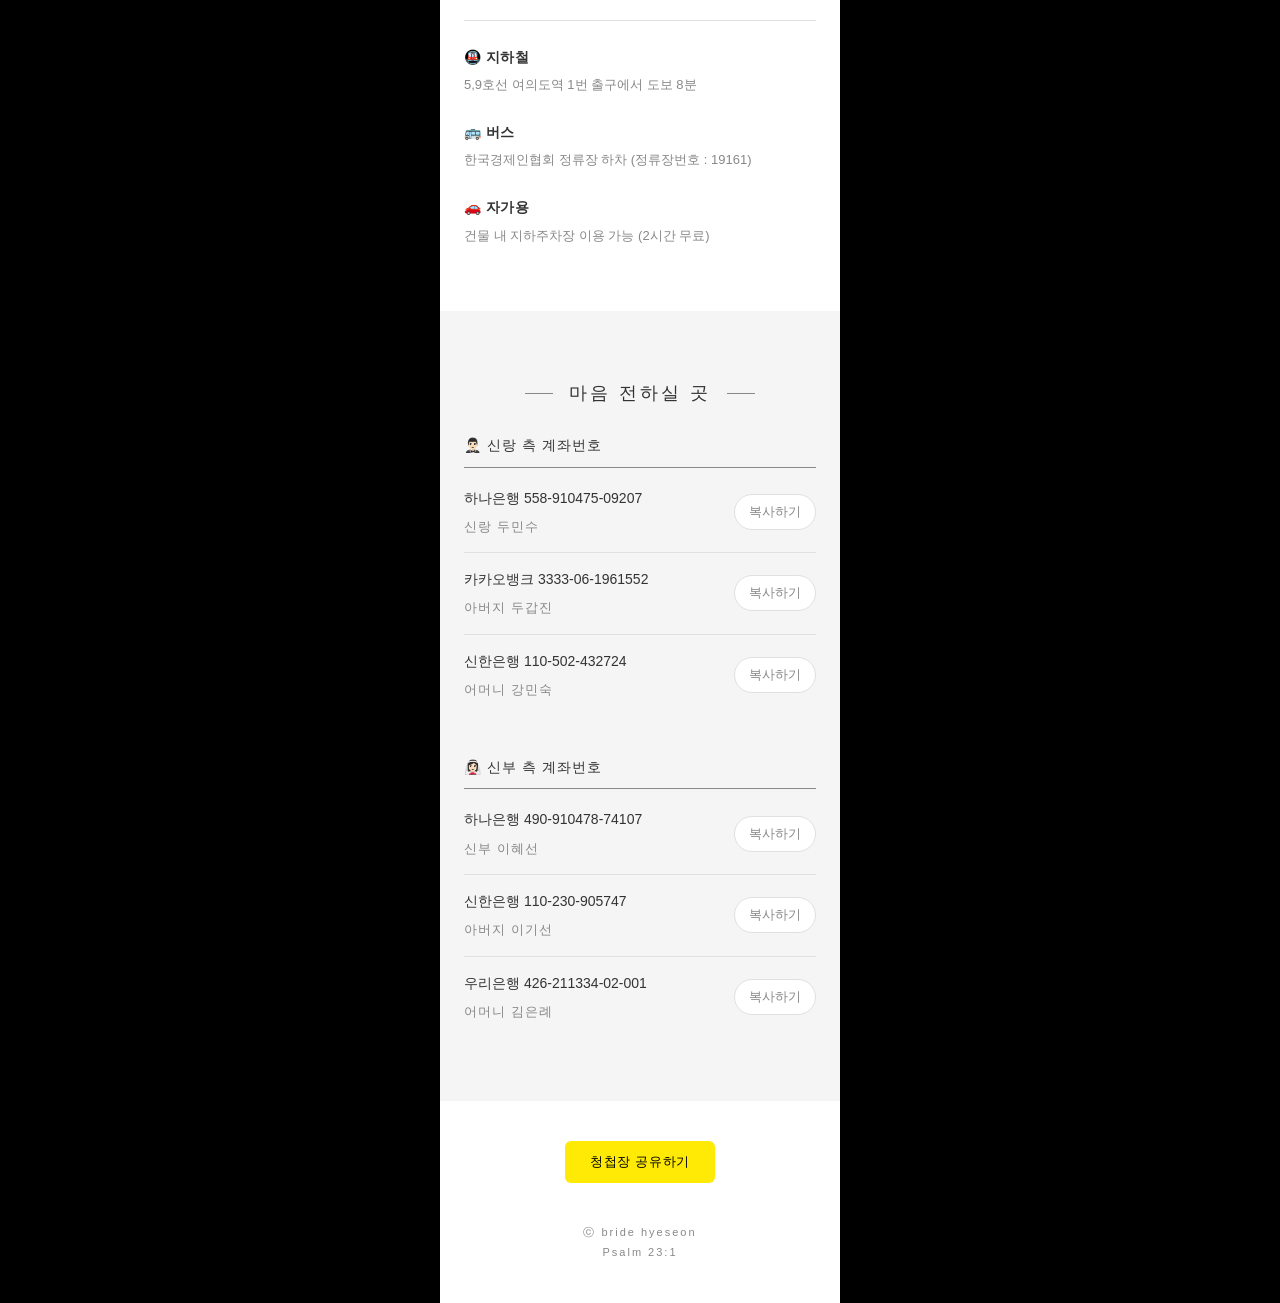
==== commit 48666902: "Update index.html" ====
--- a/index.html
+++ b/index.html
@@ -180,11 +180,11 @@
         <section class="section family" id="family">
           <div class="family__item">
             <p class="family__overlay" id="familyGroomLabel"></p>
-            <img class="family__image" src="images/family/1.png" alt="" />
+            <img class="family__image" src="images/family/3.png" alt="" />
           </div>
           <div class="family__item">
             <p class="family__overlay" id="familyBrideLabel"></p>
-            <img class="family__image" src="images/family/2.png" alt="" />
+            <img class="family__image" src="images/family/4.png" alt="" />
           </div>
         </section>
 
--- a/styles.css
+++ b/styles.css
@@ -11,9 +11,9 @@
   --color-text-light: #888888;
   --color-divider: #e0e0e0;
   --color-white: #ffffff;
-  --color-gallery-frame: #fbf4e3; /* 갤러리 섹션 배경 + 사진 프레임 통일 */
+  --color-gallery-frame: #FFEEF0; /* 갤러리 섹션 배경 + 사진 프레임 통일 */
   --color-greeting-bg: #ffffff; /* 인사말 섹션 배경 - 연한 크림 */
-  --color-family-bg: #f5ecd9; /* 가족 섹션 배경 - 버터 크림 */
+  --color-family-bg:#fcf7eb ; /* 가족 섹션 배경 - 버터 크림 */
 
   --font-sans:
     "Pretendard Variable", Pretendard, -apple-system, BlinkMacSystemFont,
@@ -484,7 +484,7 @@
 
 .greeting {
   background-color: var(--color-greeting-bg);
-  padding-bottom: 5.5rem;
+  padding-bottom: 5rem;
 }
 
 .greeting__text {
@@ -592,7 +592,7 @@
   right: 0;
   padding: 0 var(--spacing-md) var(--spacing-xl);
   font-size: var(--fs-sm);
-  font-weight: 400;
+  font-weight: 500;
   color: var(--color-text);
   text-align: center;
   letter-spacing: 2px;
@@ -609,8 +609,8 @@
    ═══════════════════════════════════════════ */
 .gallery {
   background-color: var(--color-gallery-frame);
-  padding-top: var(--spacing-2xl);
-  padding-bottom: var(--spacing-2xl);
+  padding-top: 0;
+  padding-bottom: 0;
 }
 
 .gallery .section__inner {
@@ -974,7 +974,7 @@
    ═══════════════════════════════════════════ */
 .share {
   text-align: center;
-  padding: var(--spacing-xl) var(--spacing-md) 0;
+  padding: var(--spacing-lg) var(--spacing-md) 0;
   background: var(--color-bg);
 }
 
@@ -995,7 +995,7 @@
    Footer
    ═══════════════════════════════════════════ */
 .footer {
-  padding: var(--spacing-xl) var(--spacing-md);
+  padding: var(--spacing-lg) var(--spacing-md);
   padding-bottom: calc(var(--spacing-lg) + var(--safe-bottom));
   text-align: center;
   background: var(--color-bg);
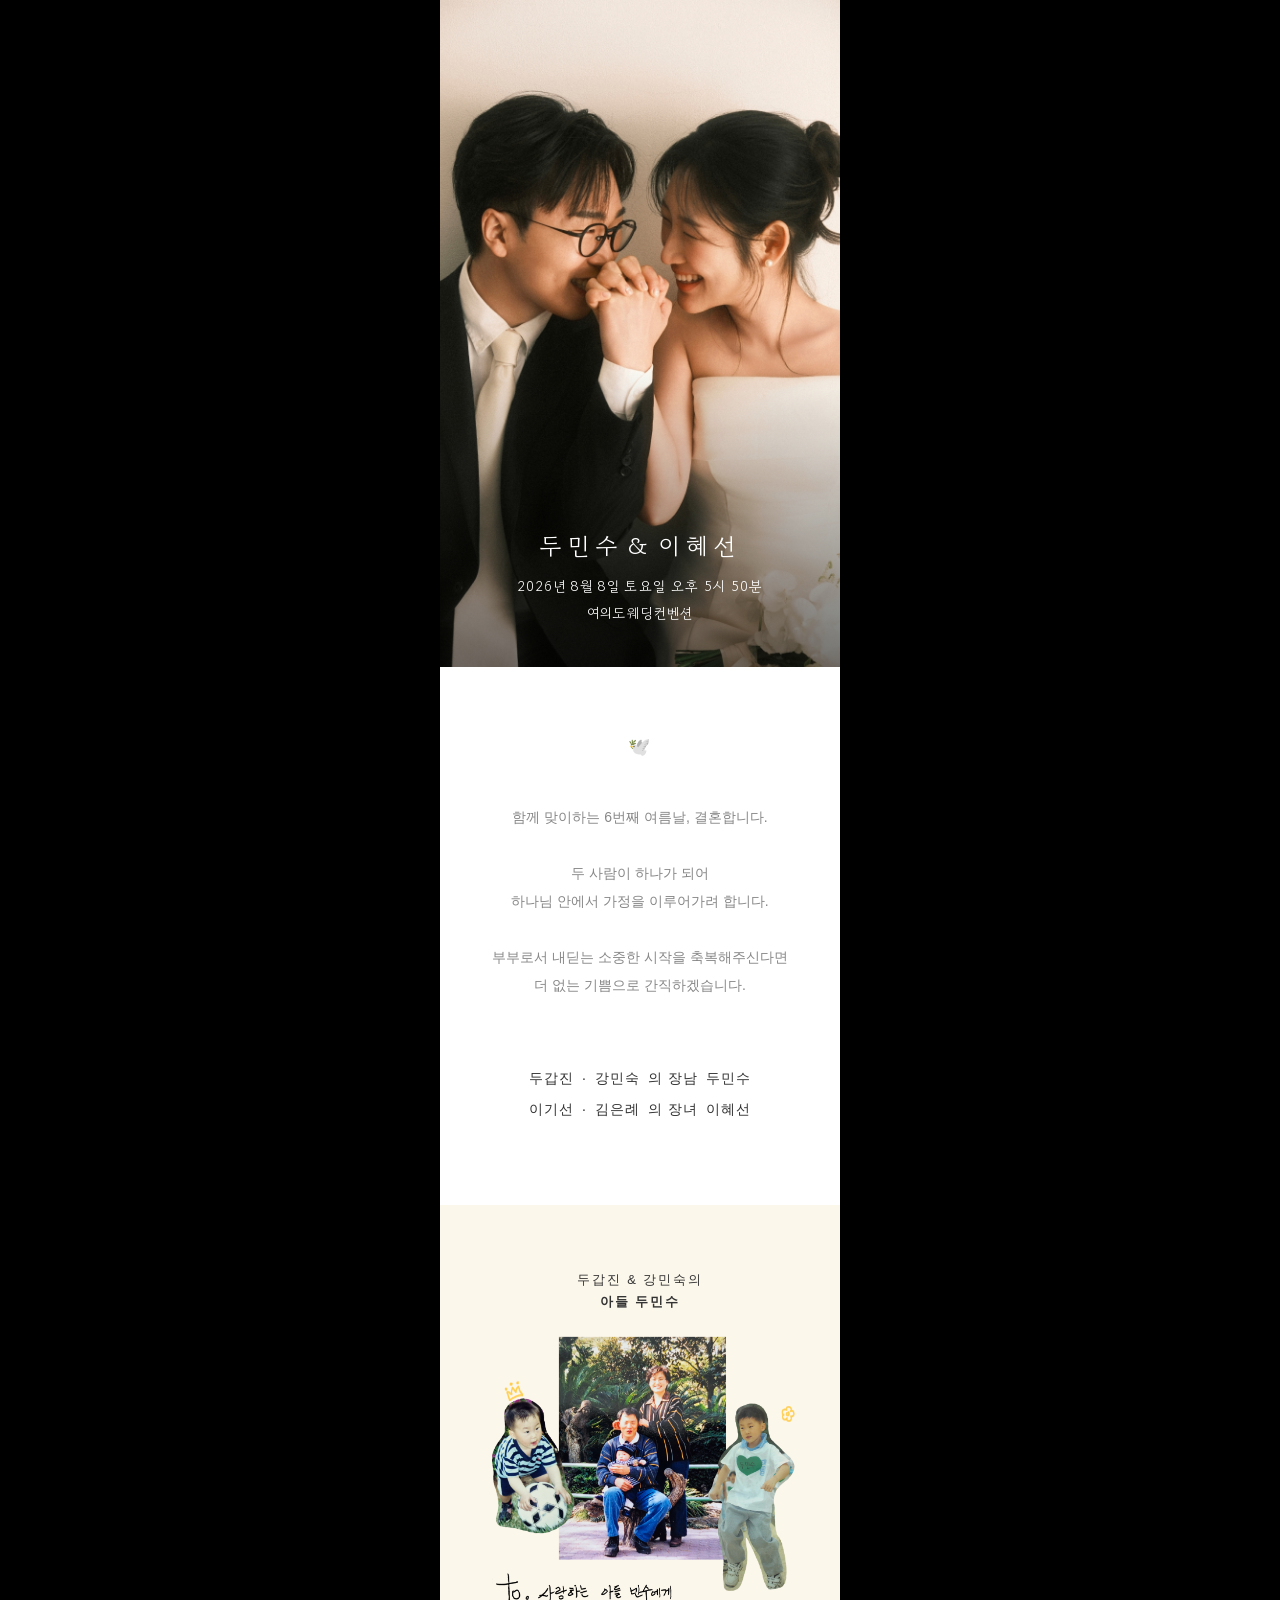
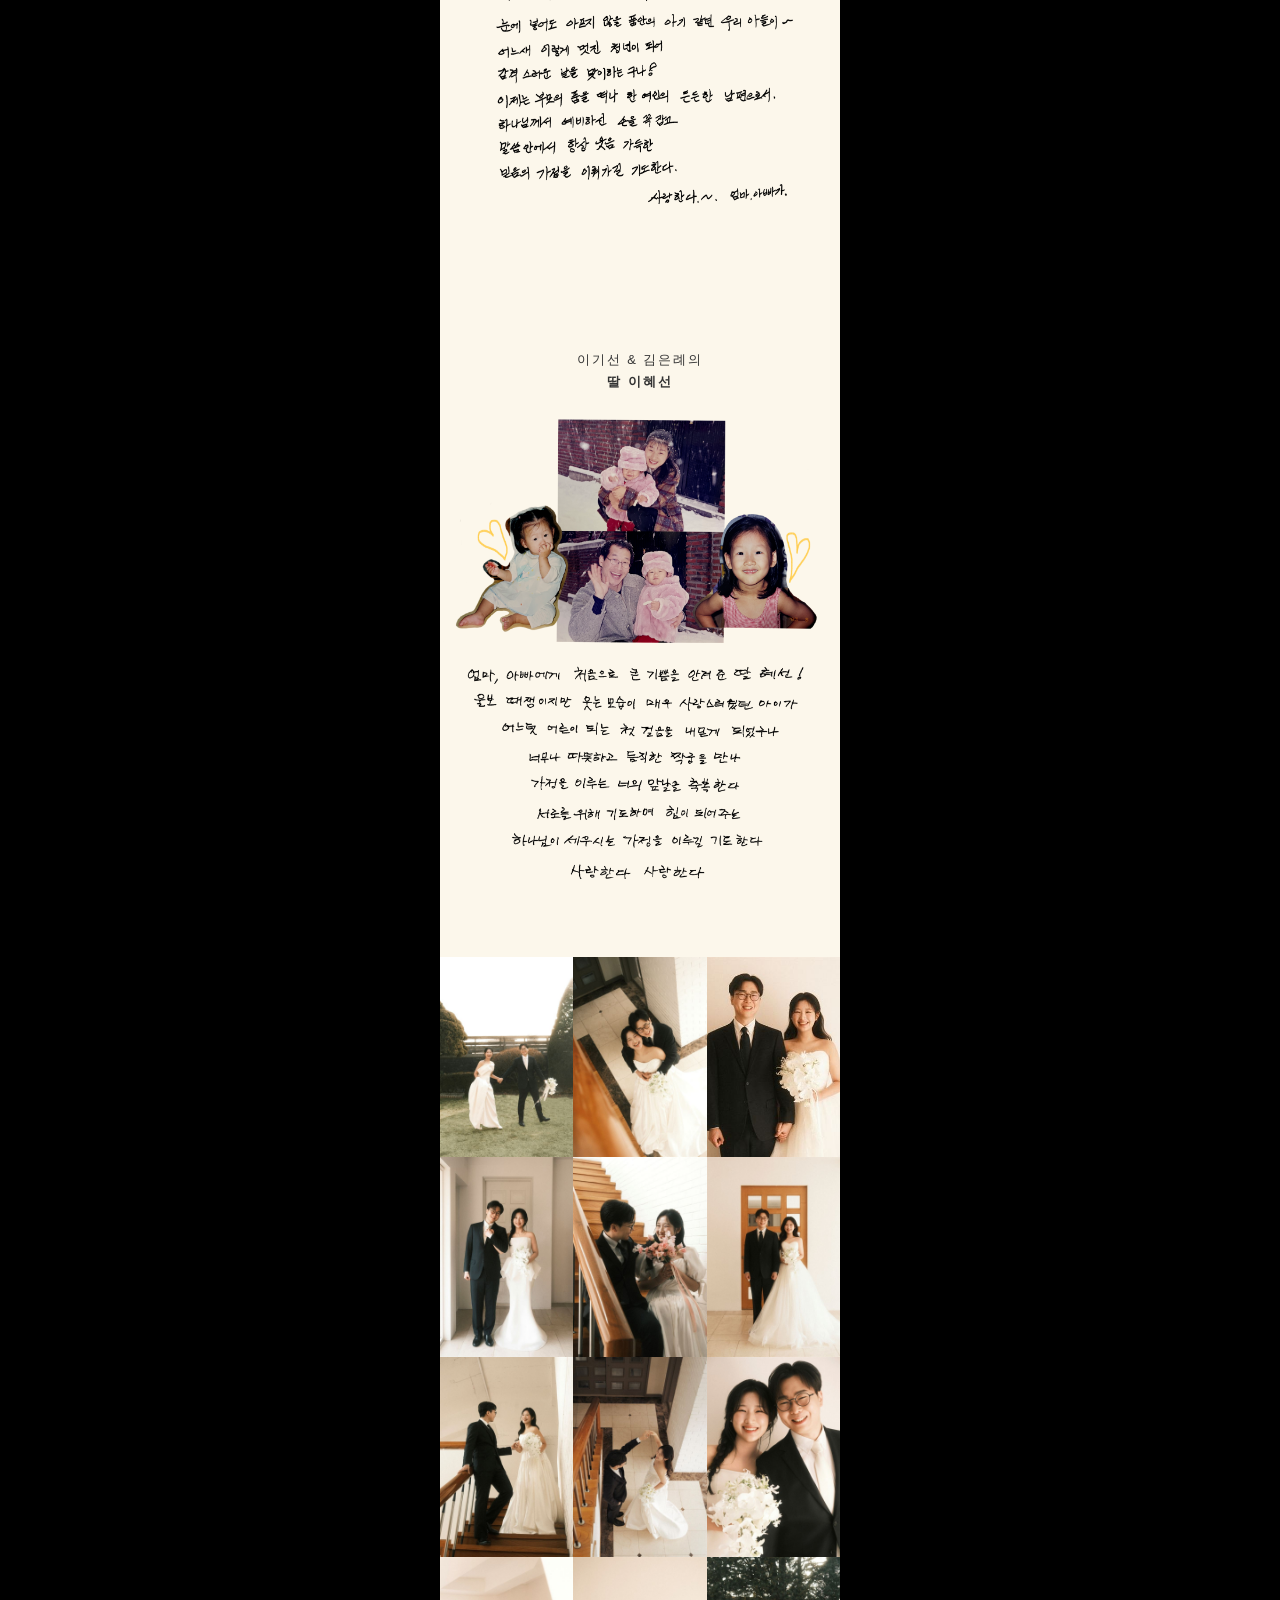
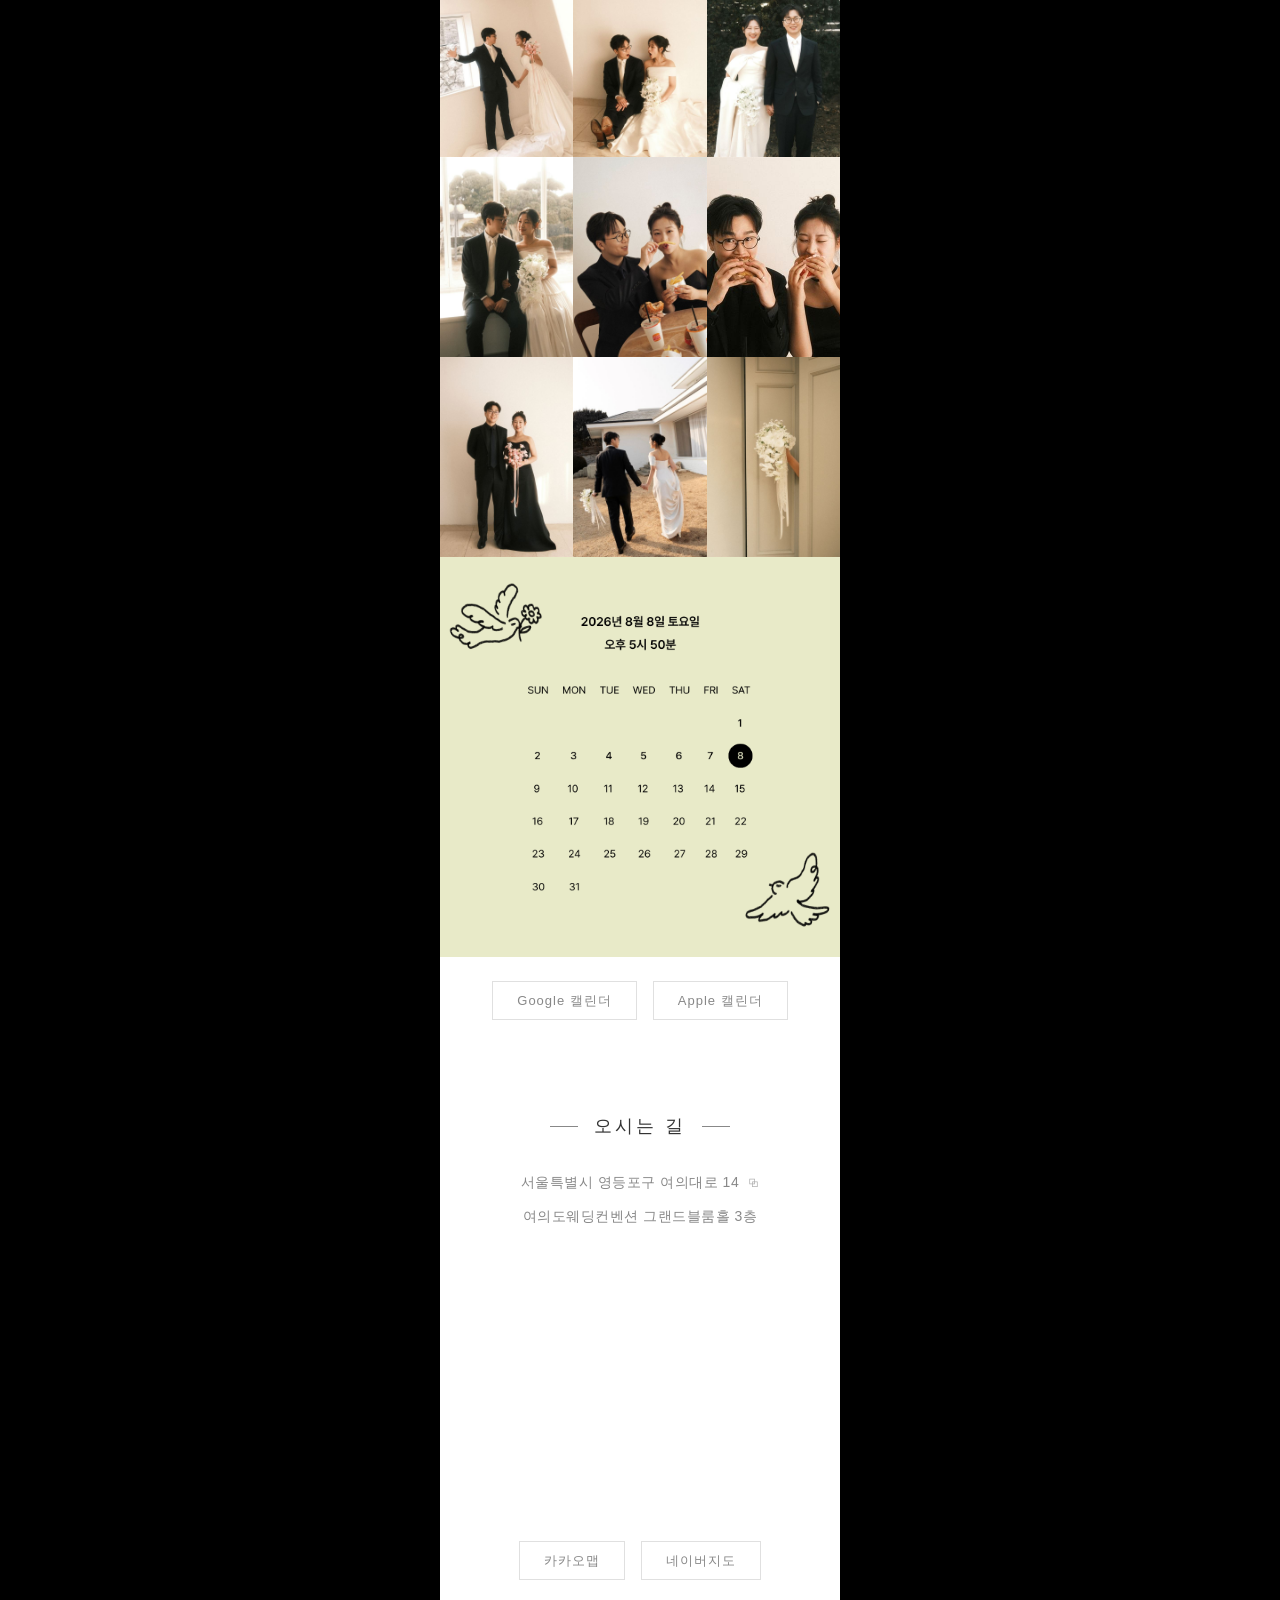
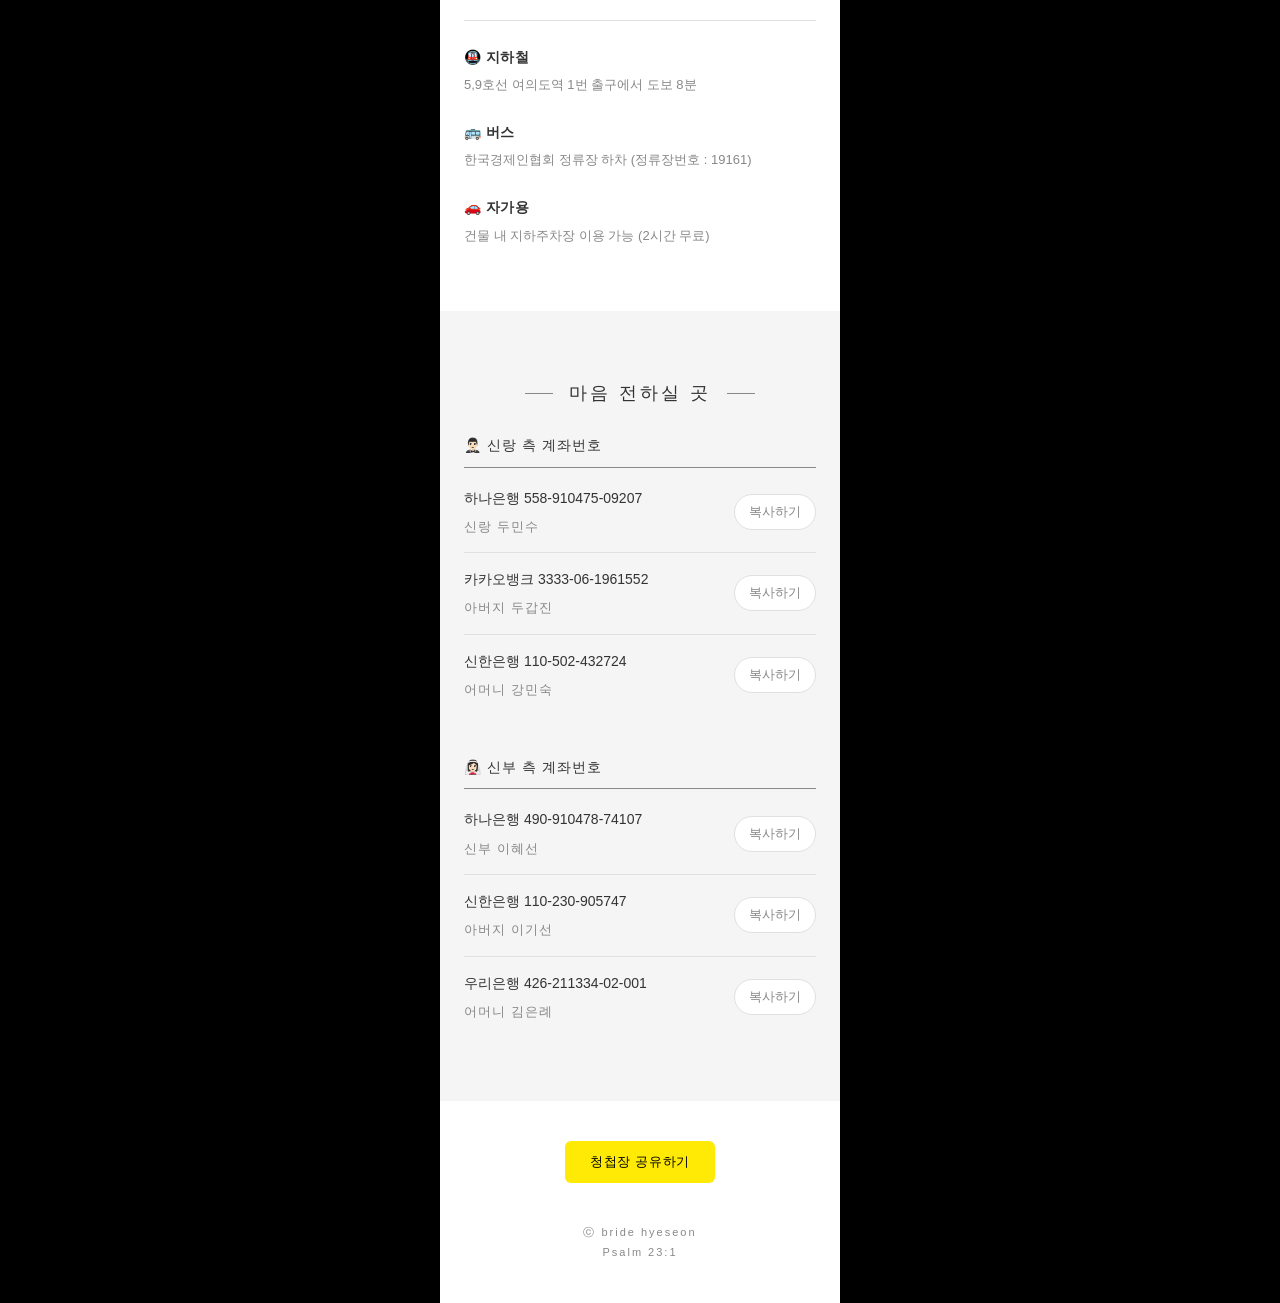
==== commit 85dc5652: "index.html 업데이트" ====
--- a/index.html
+++ b/index.html
@@ -180,11 +180,11 @@
         <section class="section family" id="family">
           <div class="family__item">
             <p class="family__overlay" id="familyGroomLabel"></p>
-            <img class="family__image" src="images/family/3.png" alt="" />
+            <img class="family__image" src="images/family/5.png" alt="" />
           </div>
           <div class="family__item">
             <p class="family__overlay" id="familyBrideLabel"></p>
-            <img class="family__image" src="images/family/4.png" alt="" />
+            <img class="family__image" src="images/family/6.png" alt="" />
           </div>
         </section>
 
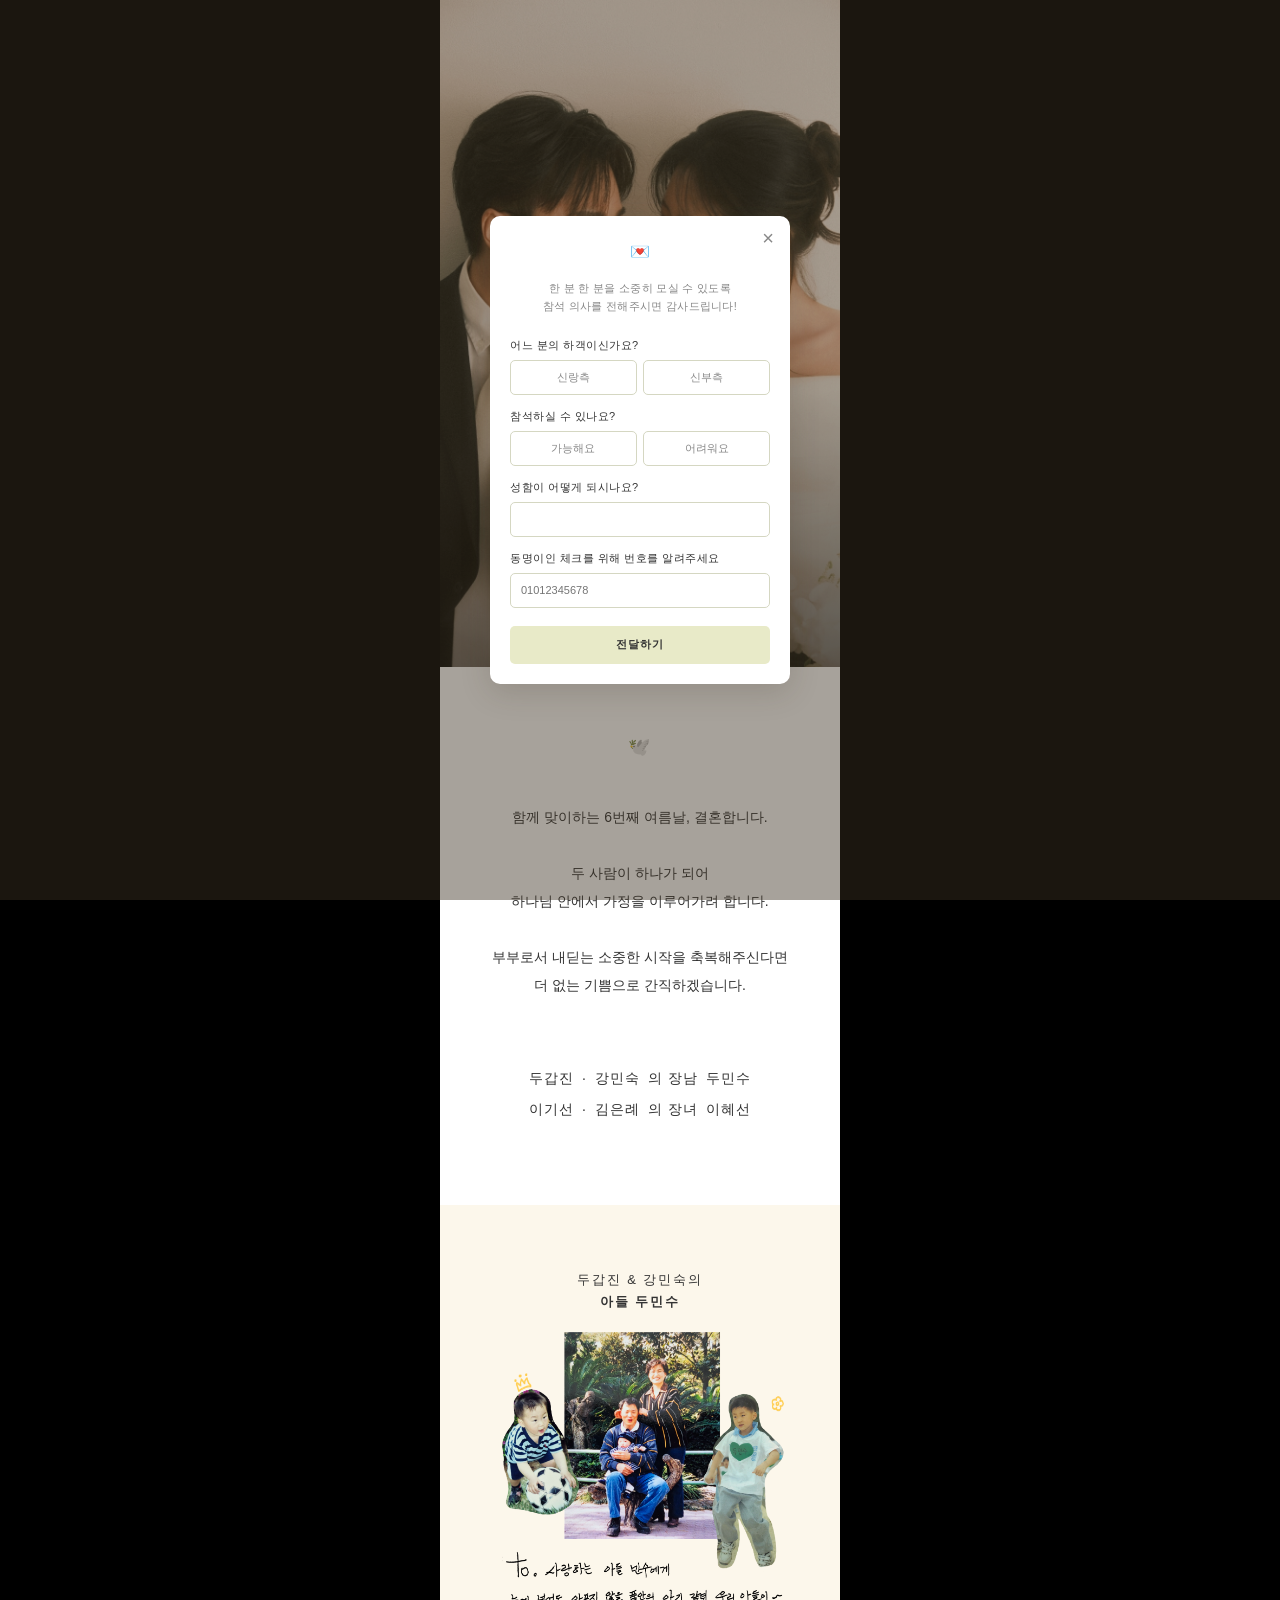
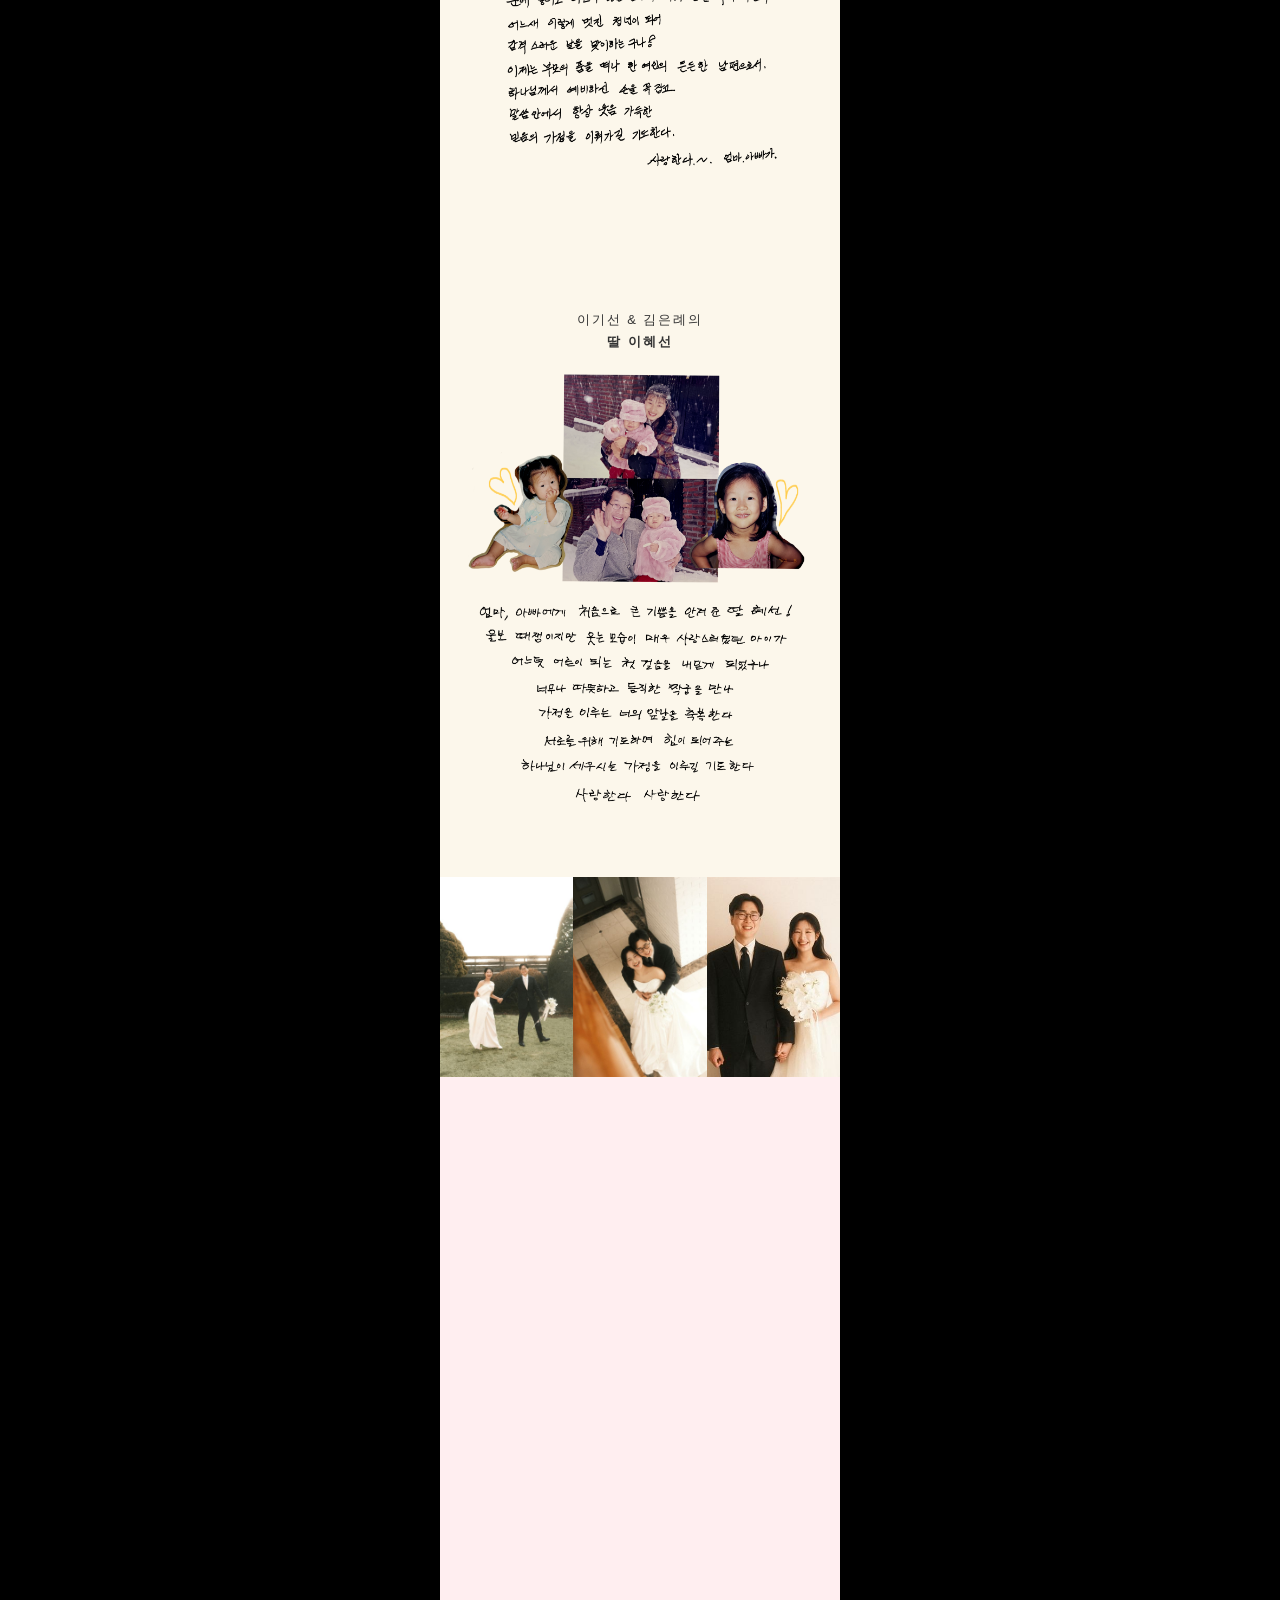
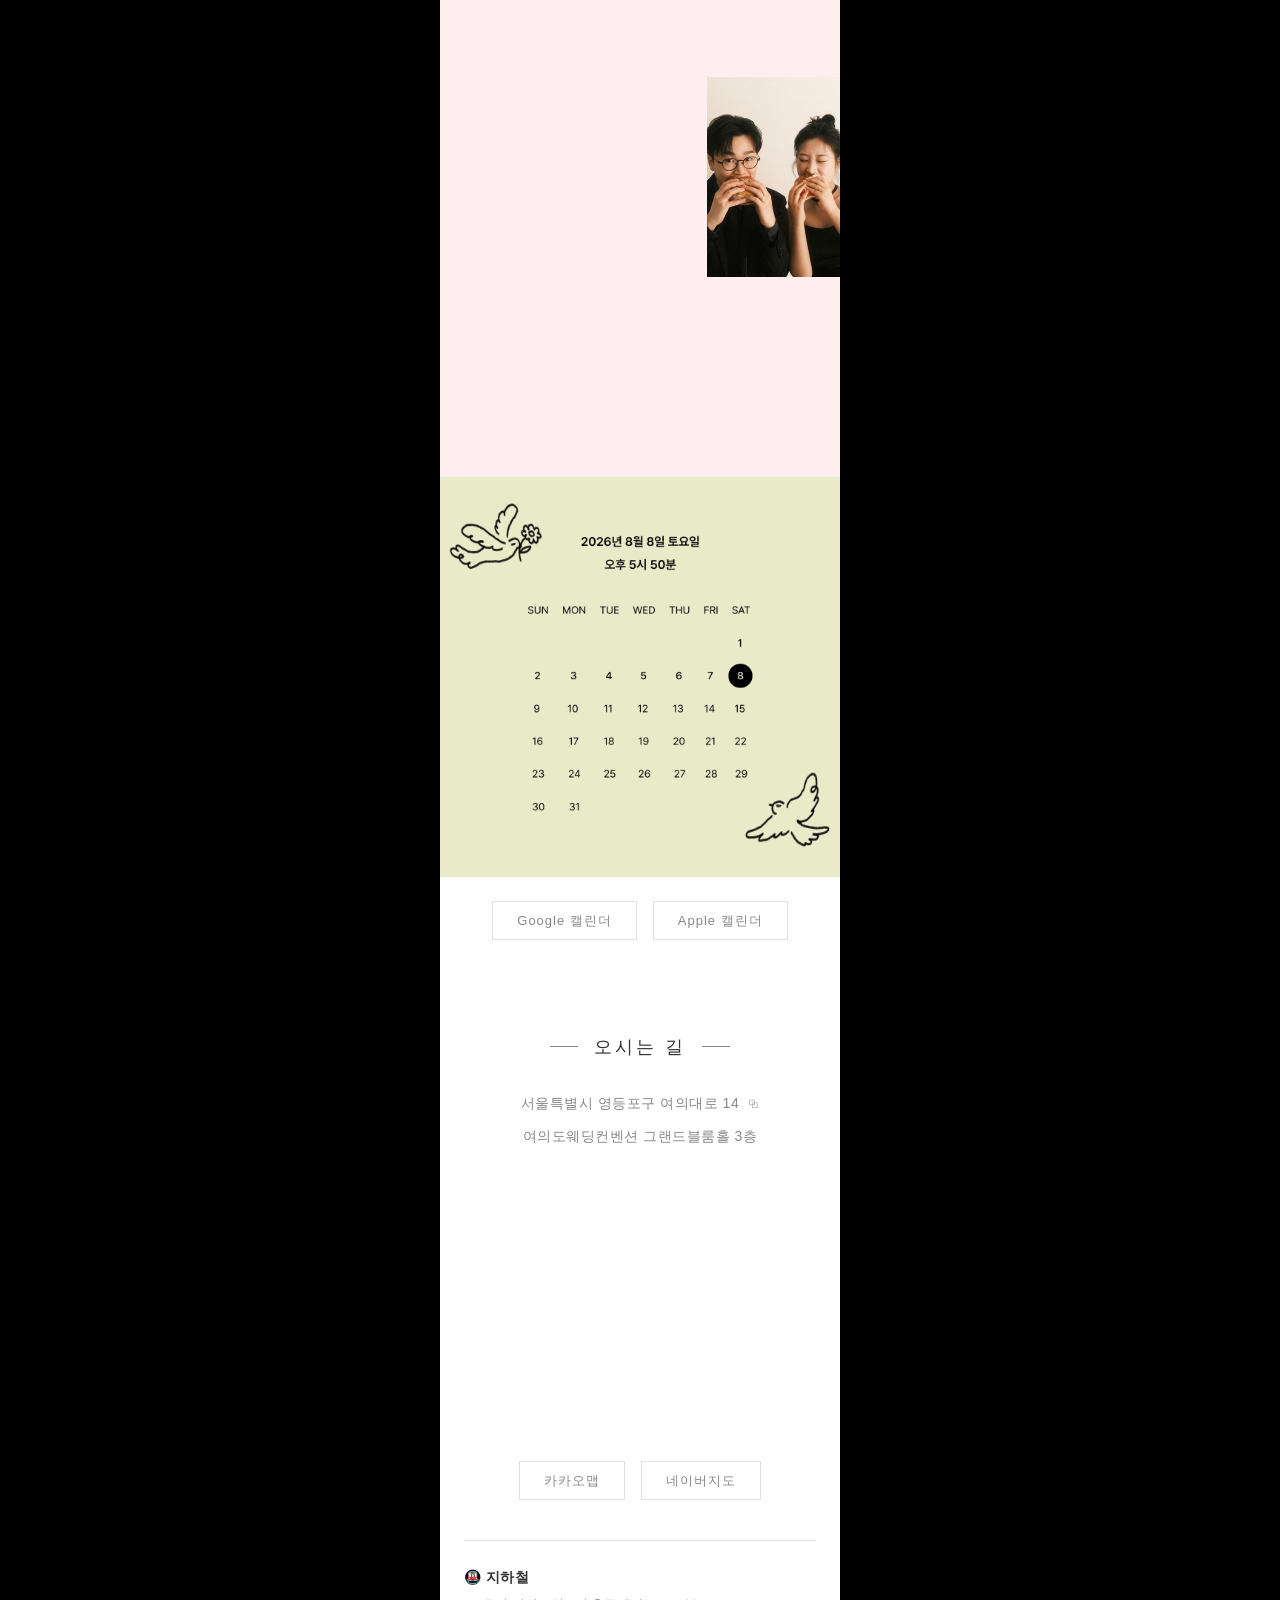
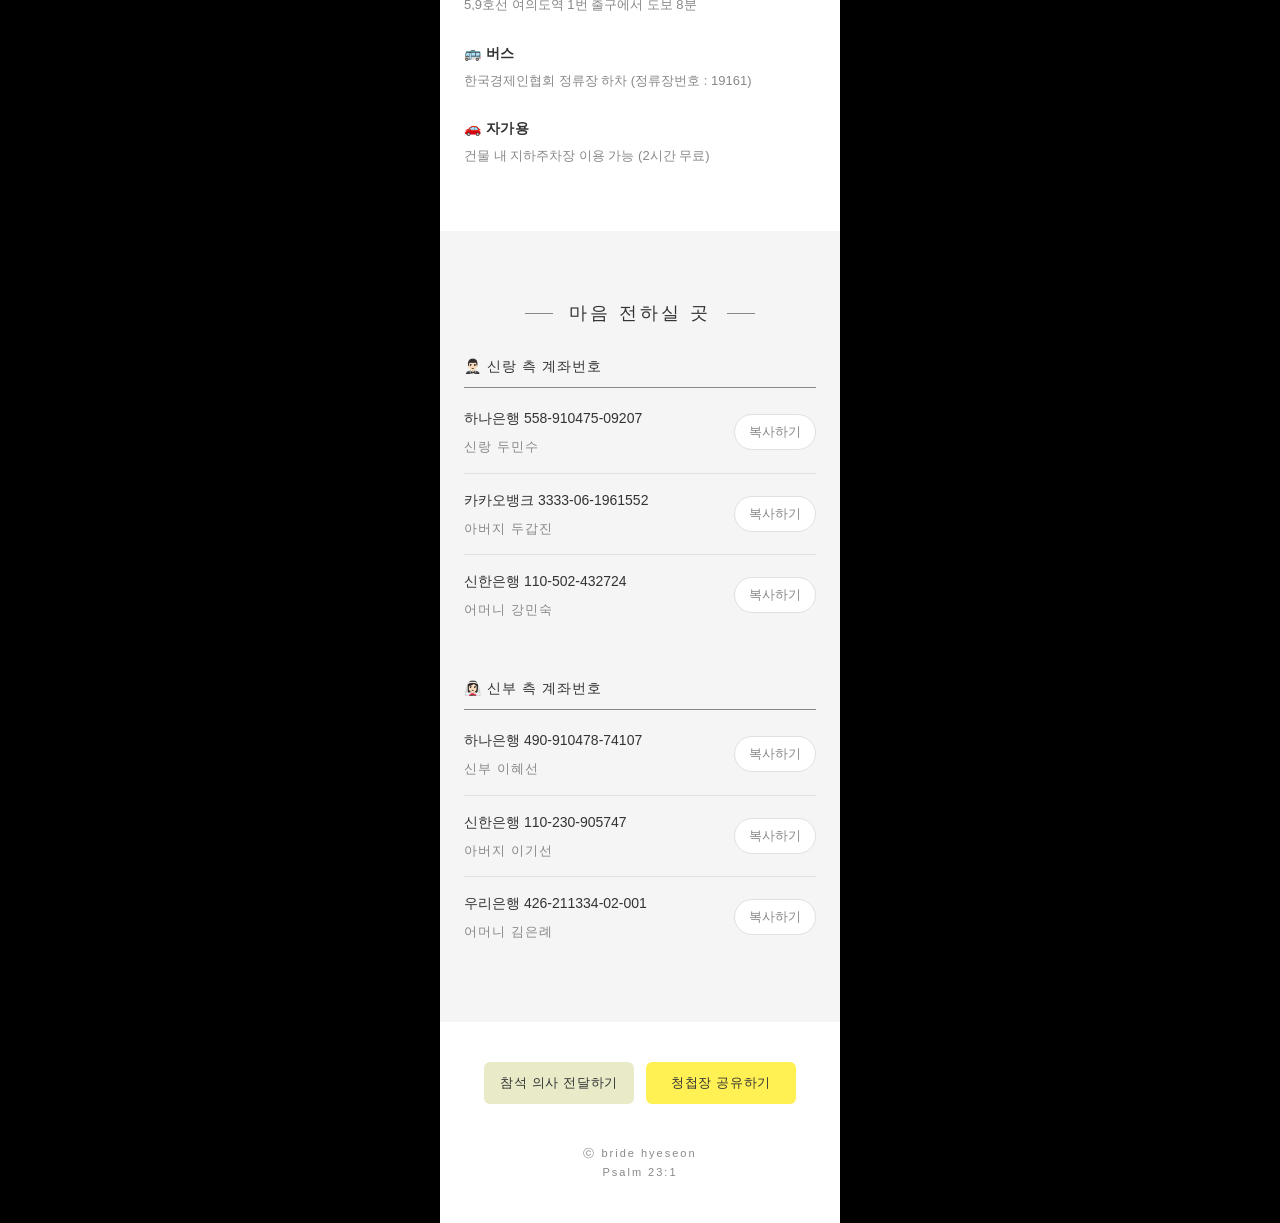
==== commit 1196c31e: "rsvp" ====
--- a/index.html
+++ b/index.html
@@ -54,6 +54,81 @@
       <div class="curtain__content">
         <p class="curtain__names" id="curtainNames"></p>
         <button class="curtain__btn" id="curtainBtn">열기</button>
+      </div>
+    </div>
+
+    <!-- ─── RSVP Modal ─── -->
+    <div
+      id="rsvpModal"
+      class="rsvp-modal"
+      role="dialog"
+      aria-modal="true"
+      aria-label="참석 의사 전달"
+    >
+      <div class="rsvp-modal__backdrop" id="rsvpBackdrop"></div>
+      <div class="rsvp-modal__panel">
+        <button
+          class="rsvp-modal__close"
+          id="rsvpClose"
+          type="button"
+          aria-label="닫기"
+        >
+          &times;
+        </button>
+        <div class="rsvp-modal__icon">💌</div>
+        <p class="rsvp-modal__subtitle">
+          한 분 한 분을 소중히 모실 수 있도록<br />
+          참석 의사를 전해주시면 감사드립니다!
+        </p>
+        <form class="rsvp-form" id="rsvpForm" novalidate>
+          <div class="rsvp-form__group">
+            <span class="rsvp-form__label-text"> 어느 분의 하객이신가요? </span>
+            <div class="rsvp-form__radios">
+              <label class="rsvp-form__radio">
+                <input type="radio" name="side" value="신랑측" required />
+                <span>신랑측</span>
+              </label>
+              <label class="rsvp-form__radio">
+                <input type="radio" name="side" value="신부측" />
+                <span>신부측</span>
+              </label>
+            </div>
+          </div>
+          <div class="rsvp-form__group">
+            <span class="rsvp-form__label-text">참석하실 수 있나요?</span>
+            <div class="rsvp-form__radios">
+              <label class="rsvp-form__radio">
+                <input type="radio" name="attendance" value="참석" required />
+                <span>가능해요</span>
+              </label>
+              <label class="rsvp-form__radio">
+                <input type="radio" name="attendance" value="불참" />
+                <span>어려워요</span>
+              </label>
+            </div>
+          </div>
+          <label class="rsvp-form__label">
+            <span class="rsvp-form__label-text"> 성함이 어떻게 되시나요? </span>
+            <input type="text" name="name" autocomplete="name" required />
+          </label>
+          <label class="rsvp-form__label">
+            <span class="rsvp-form__label-text">
+              동명이인 체크를 위해 번호를 알려주세요
+            </span>
+            <input
+              type="tel"
+              name="phone"
+              inputmode="numeric"
+              autocomplete="tel"
+              placeholder="01012345678"
+              pattern="[0-9]*"
+              required
+            />
+          </label>
+          <button type="submit" class="rsvp-form__submit" id="rsvpSubmit">
+            전달하기
+          </button>
+        </form>
       </div>
     </div>
 
@@ -345,6 +420,9 @@
       </div>
       <!-- Share -->
       <div class="share">
+        <button class="share__btn" id="rsvpOpenBtn" type="button">
+          참석 의사 전달하기
+        </button>
         <button class="share__btn" id="shareBtn" type="button">
           청첩장 공유하기
         </button>
--- a/styles.css
+++ b/styles.css
@@ -11,9 +11,17 @@
   --color-text-light: #888888;
   --color-divider: #e0e0e0;
   --color-white: #ffffff;
-  --color-gallery-frame: #FFEEF0; /* 갤러리 섹션 배경 + 사진 프레임 통일 */
+  --color-gallery-frame: #ffeef0; /* 갤러리 섹션 배경 + 사진 프레임 통일 */
   --color-greeting-bg: #ffffff; /* 인사말 섹션 배경 - 연한 크림 */
-  --color-family-bg:#fcf7eb ; /* 가족 섹션 배경 - 버터 크림 */
+  --color-family-bg: #fcf7eb; /* 가족 섹션 배경 - 버터 크림 */
+
+  /* ─── RSVP 모달 ─── */
+  --color-rsvp-trigger: #e8eac8; /* 트리거 버튼 (참석 의사 전달하기) */
+  --color-rsvp-submit: #e8eac8; /* 제출 버튼 (전달하기) */
+  --color-rsvp-radio-bg: #e8eac8; /* 라디오 선택 시 배경 */
+  --color-rsvp-border: #d5d7c2; /* 라디오 선택 시 보더 - 진한 세이지 */
+  --color-rsvp-input-bg: #ffffff; /* 입력/라디오 미선택 배경 */
+  --color-rsvp-input-focus: #b8bd8c; /* 입력 포커스 보더 - 라디오 선택과 통일 */
 
   --font-sans:
     "Pretendard Variable", Pretendard, -apple-system, BlinkMacSystemFont,
@@ -280,6 +288,191 @@
 }
 
 /* ═══════════════════════════════════════════
+   RSVP Modal
+   ═══════════════════════════════════════════ */
+.rsvp-modal {
+  position: fixed;
+  inset: 0;
+  z-index: 9500;
+  display: flex;
+  align-items: center;
+  justify-content: center;
+  padding: var(--spacing-md);
+  opacity: 0;
+  visibility: hidden;
+  transition:
+    opacity 0.3s ease,
+    visibility 0.3s ease;
+}
+
+.rsvp-modal.is-open {
+  opacity: 1;
+  visibility: visible;
+}
+
+.rsvp-modal__backdrop {
+  position: absolute;
+  inset: 0;
+  background: rgba(60, 50, 35, 0.45);
+}
+
+.rsvp-modal__panel {
+  position: relative;
+  background: var(--color-white);
+  border-radius: 10px;
+  padding: 1.75rem 1.25rem 1.25rem;
+  width: 100%;
+  max-width: 300px;
+  max-height: 90vh;
+  overflow-y: auto;
+  z-index: 1;
+  box-shadow: 0 8px 30px rgba(60, 50, 35, 0.18);
+}
+
+.rsvp-modal__close {
+  position: absolute;
+  top: 0.5rem;
+  right: 0.5rem;
+  width: 28px;
+  height: 28px;
+  font-size: 1.25rem;
+  color: var(--color-text-light);
+  display: flex;
+  align-items: center;
+  justify-content: center;
+  line-height: 1;
+}
+
+.rsvp-modal__icon {
+  font-size: 1rem;
+  text-align: center;
+  margin-bottom: 1.25rem;
+  line-height: 1;
+}
+
+.rsvp-modal__subtitle {
+  font-size: var(--fs-xs);
+  color: var(--color-text-light);
+  text-align: center;
+  margin-bottom: 1.25rem;
+  letter-spacing: 0.3px;
+  line-height: 1.6;
+}
+
+/* ─── RSVP Form ─── */
+.rsvp-form {
+  display: flex;
+  flex-direction: column;
+  gap: 0.75rem;
+  font-family: var(--font-sans);
+}
+
+.rsvp-form__label {
+  display: flex;
+  flex-direction: column;
+  gap: 0.3rem;
+}
+
+.rsvp-form__label-text {
+  font-family: var(--font-sans);
+  font-size: var(--fs-xs);
+  font-weight: 500;
+  color: var(--color-text);
+  letter-spacing: 0.5px;
+}
+
+.rsvp-form__label input {
+  width: 100%;
+  padding: 0.5rem 0.625rem;
+  font-family: var(--font-sans);
+  font-size: var(--fs-xs);
+  line-height: 1.5;
+  color: var(--color-text);
+  background: var(--color-rsvp-input-bg);
+  border: 1px solid var(--color-rsvp-border);
+  border-radius: 5px;
+  transition: border-color var(--transition);
+}
+
+.rsvp-form__label input:focus {
+  outline: none;
+  border-color: var(--color-rsvp-input-focus);
+  background: var(--color-white);
+}
+
+.rsvp-form__label input::placeholder {
+  font-family: var(--font-sans);
+}
+
+.rsvp-form__group {
+  display: flex;
+  flex-direction: column;
+  gap: 0.3rem;
+}
+
+.rsvp-form__radios {
+  display: flex;
+  gap: 0.4rem;
+}
+
+.rsvp-form__radio {
+  flex: 1;
+  display: flex;
+  cursor: pointer;
+  position: relative;
+}
+
+.rsvp-form__radio input {
+  position: absolute;
+  opacity: 0;
+  pointer-events: none;
+}
+
+.rsvp-form__radio span {
+  flex: 1;
+  text-align: center;
+  padding: 0.5rem;
+  font-family: var(--font-sans);
+  font-size: var(--fs-xs);
+  font-weight: 500;
+  line-height: 1.5;
+  background: var(--color-rsvp-input-bg);
+  border: 1px solid var(--color-rsvp-border);
+  border-radius: 5px;
+  color: var(--color-text-light);
+  transition: var(--transition);
+}
+
+.rsvp-form__radio input:checked + span {
+  background: var(--color-rsvp-radio-bg);
+  color: var(--color-text);
+  border-color: var(--color-rsvp-border);
+}
+
+.rsvp-form__submit {
+  margin-top: 0.4rem;
+  padding: 0.7rem;
+  font-family: var(--font-sans);
+  font-size: var(--fs-xs);
+  font-weight: 600;
+  letter-spacing: 1px;
+  background: var(--color-rsvp-submit);
+  color: var(--color-text);
+  border-radius: 5px;
+  cursor: pointer;
+  transition: opacity var(--transition);
+}
+
+.rsvp-form__submit:hover {
+  opacity: 0.9;
+}
+
+.rsvp-form__submit:disabled {
+  opacity: 0.5;
+  cursor: wait;
+}
+
+/* ═══════════════════════════════════════════
    Main Content
    ═══════════════════════════════════════════ */
 .main-content {
@@ -491,7 +684,7 @@
   font-size: var(--fs-md);
   font-weight: 300;
   line-height: 2;
-  color: var(--color-text-light);
+  color: var(--color-text);
   white-space: pre-line;
   margin-bottom: var(--spacing-xl);
 }
@@ -580,9 +773,11 @@
 }
 
 .family__image {
-  width: 100%;
+  width: 93%;
   height: auto;
   display: block;
+  margin-left: auto;
+  margin-right: auto;
 }
 
 .family__overlay {
@@ -976,12 +1171,16 @@
   text-align: center;
   padding: var(--spacing-lg) var(--spacing-md) 0;
   background: var(--color-bg);
+  display: flex;
+  justify-content: center;
+  gap: 0.75rem;
+  flex-wrap: wrap;
 }
 
 .share__btn {
   width: 150px;
-  background: #ffea06;
-  color: #000;
+  background: #fff153;
+  color: var(--color-text);
   border: none;
   padding: 12px 8px;
   font-size: var(--fs-sm);
@@ -989,6 +1188,11 @@
   letter-spacing: 0.05em;
   cursor: pointer;
   border-radius: 6px;
+}
+
+#rsvpOpenBtn.share__btn {
+  background: var(--color-rsvp-trigger);
+  color: var(--color-text);
 }
 
 /* ═══════════════════════════════════════════
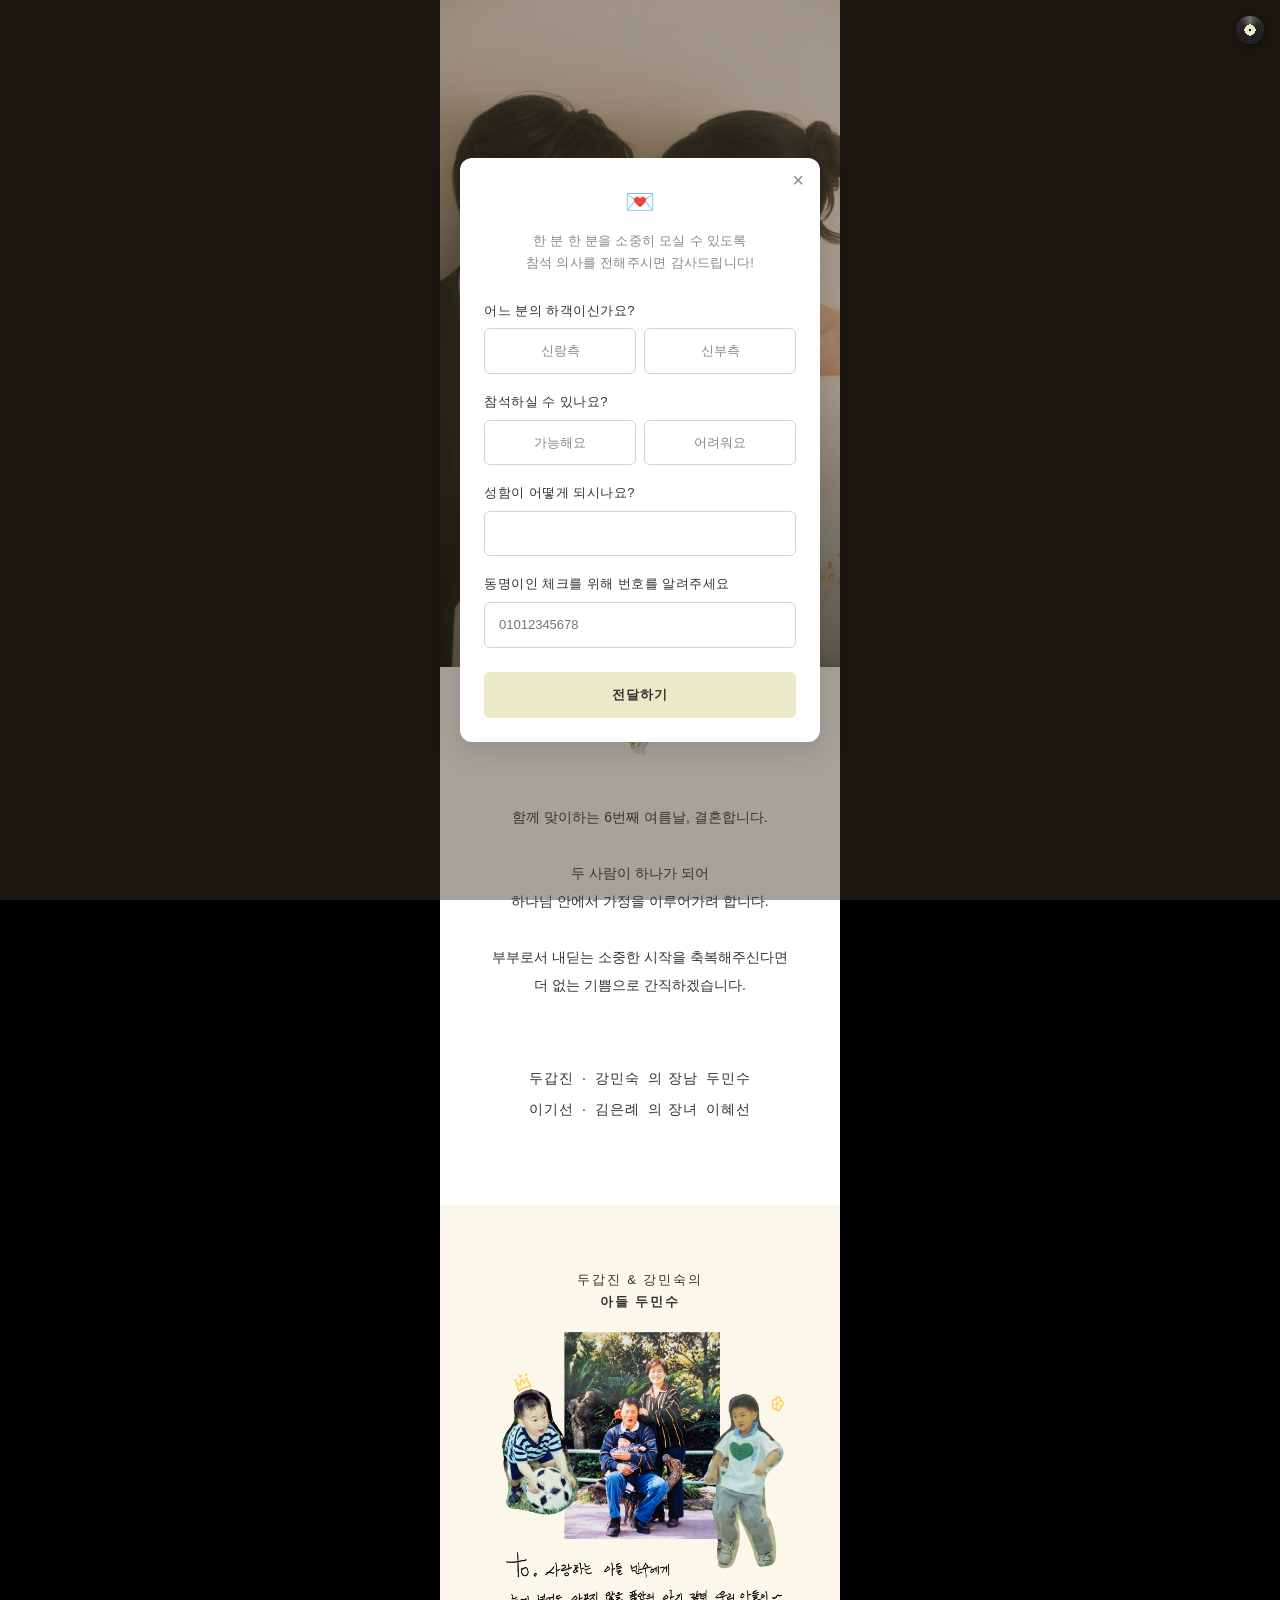
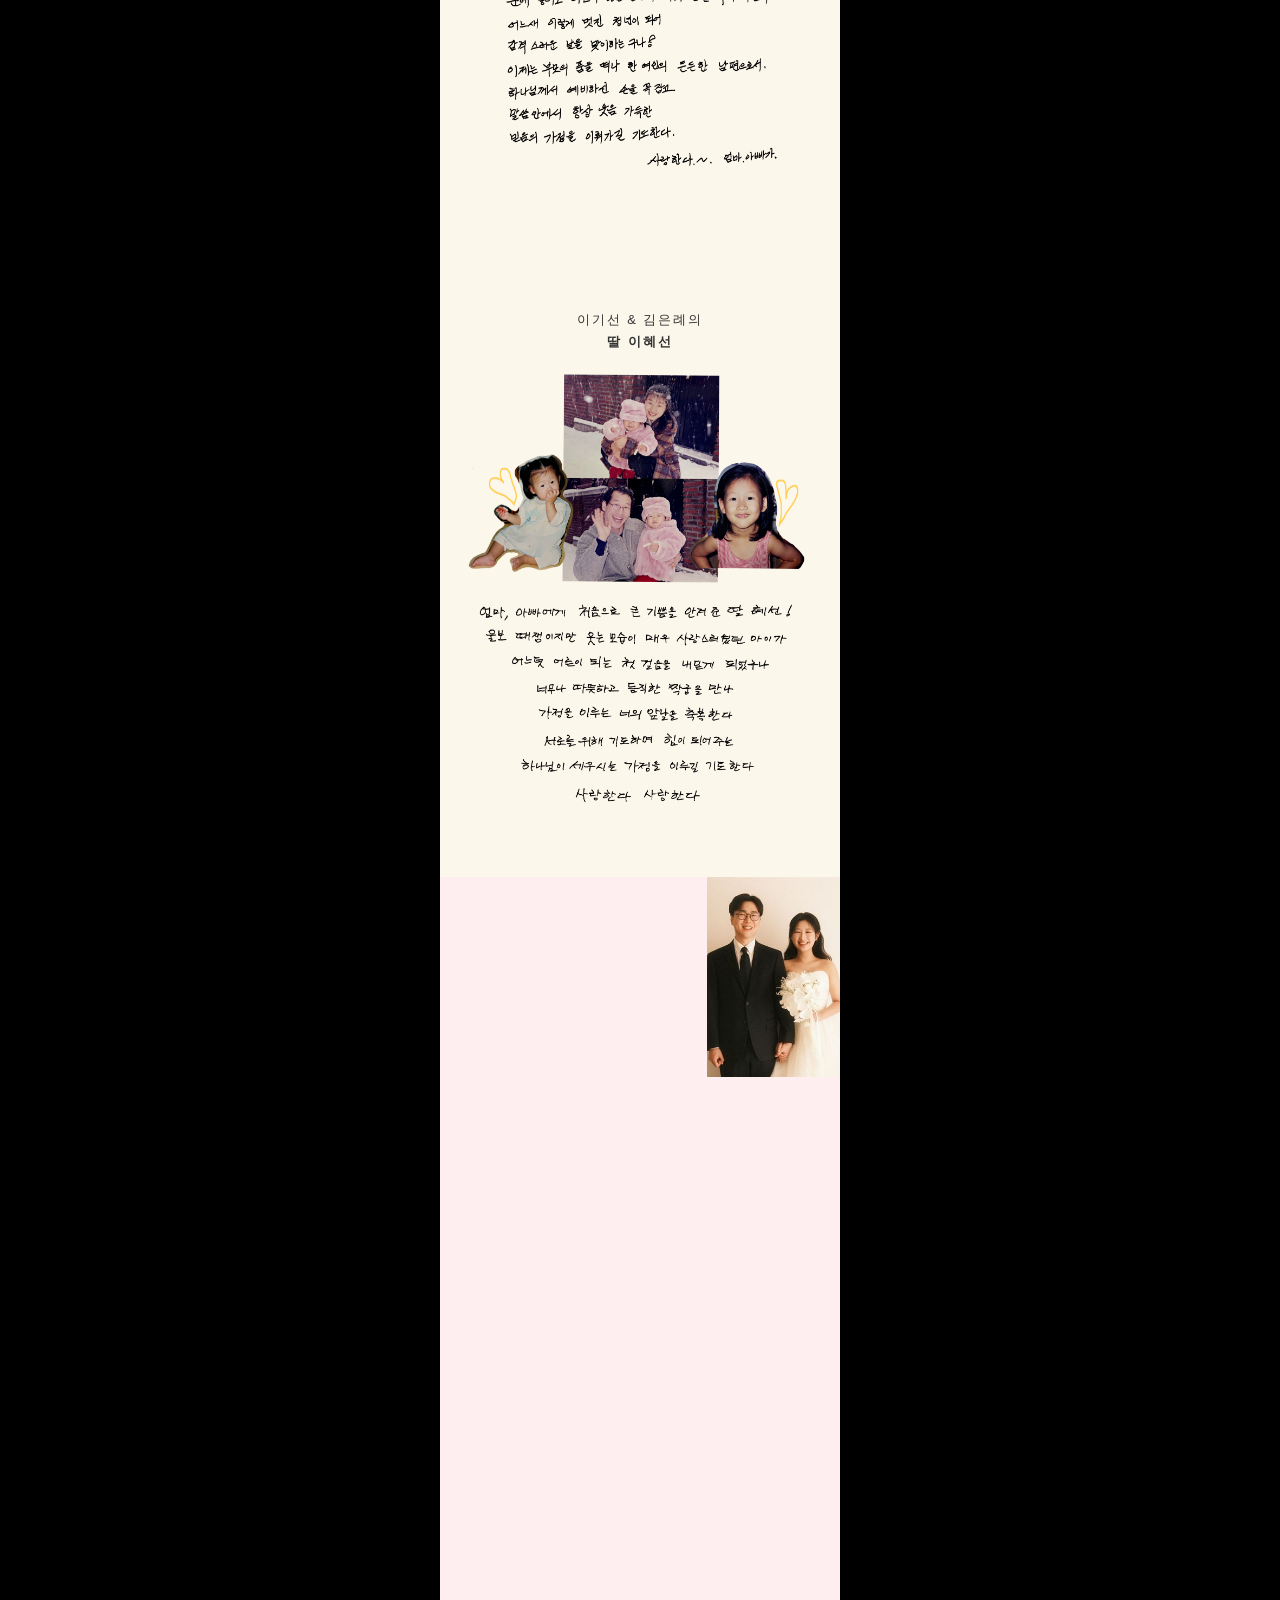
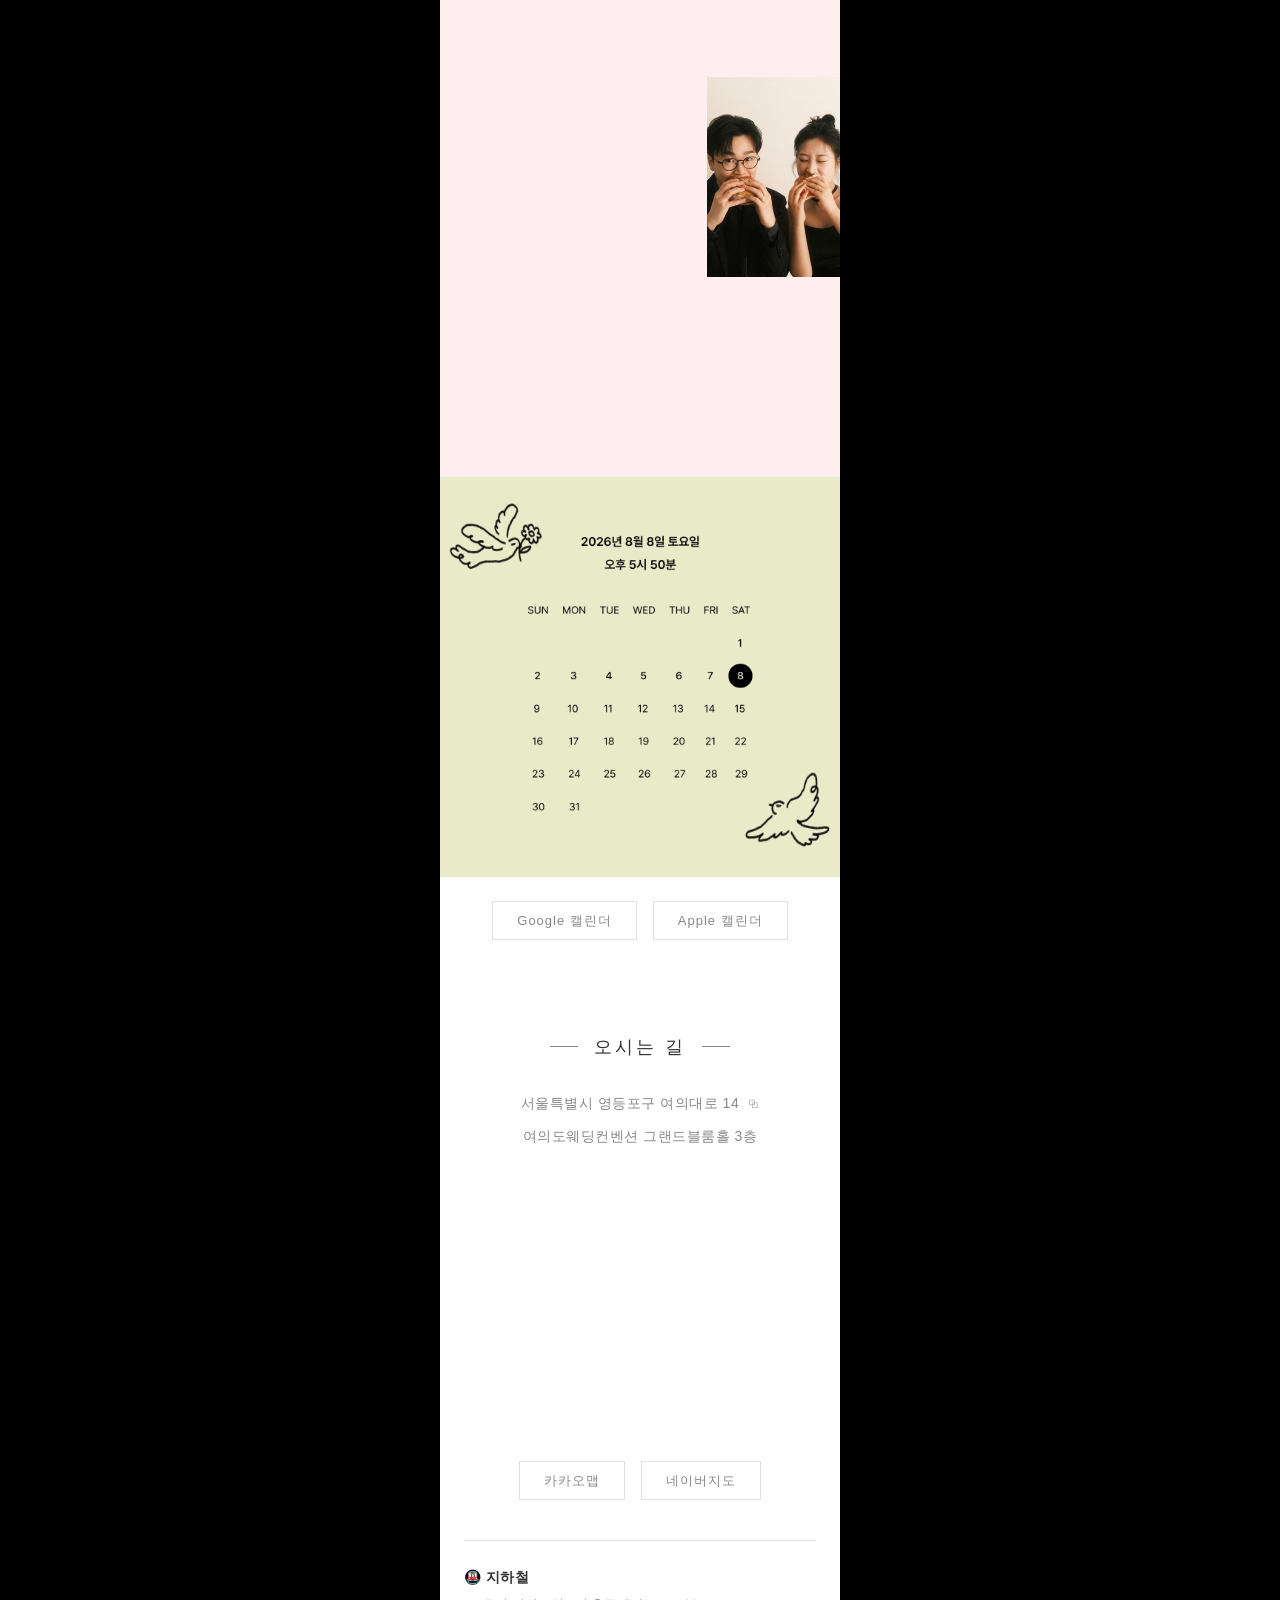
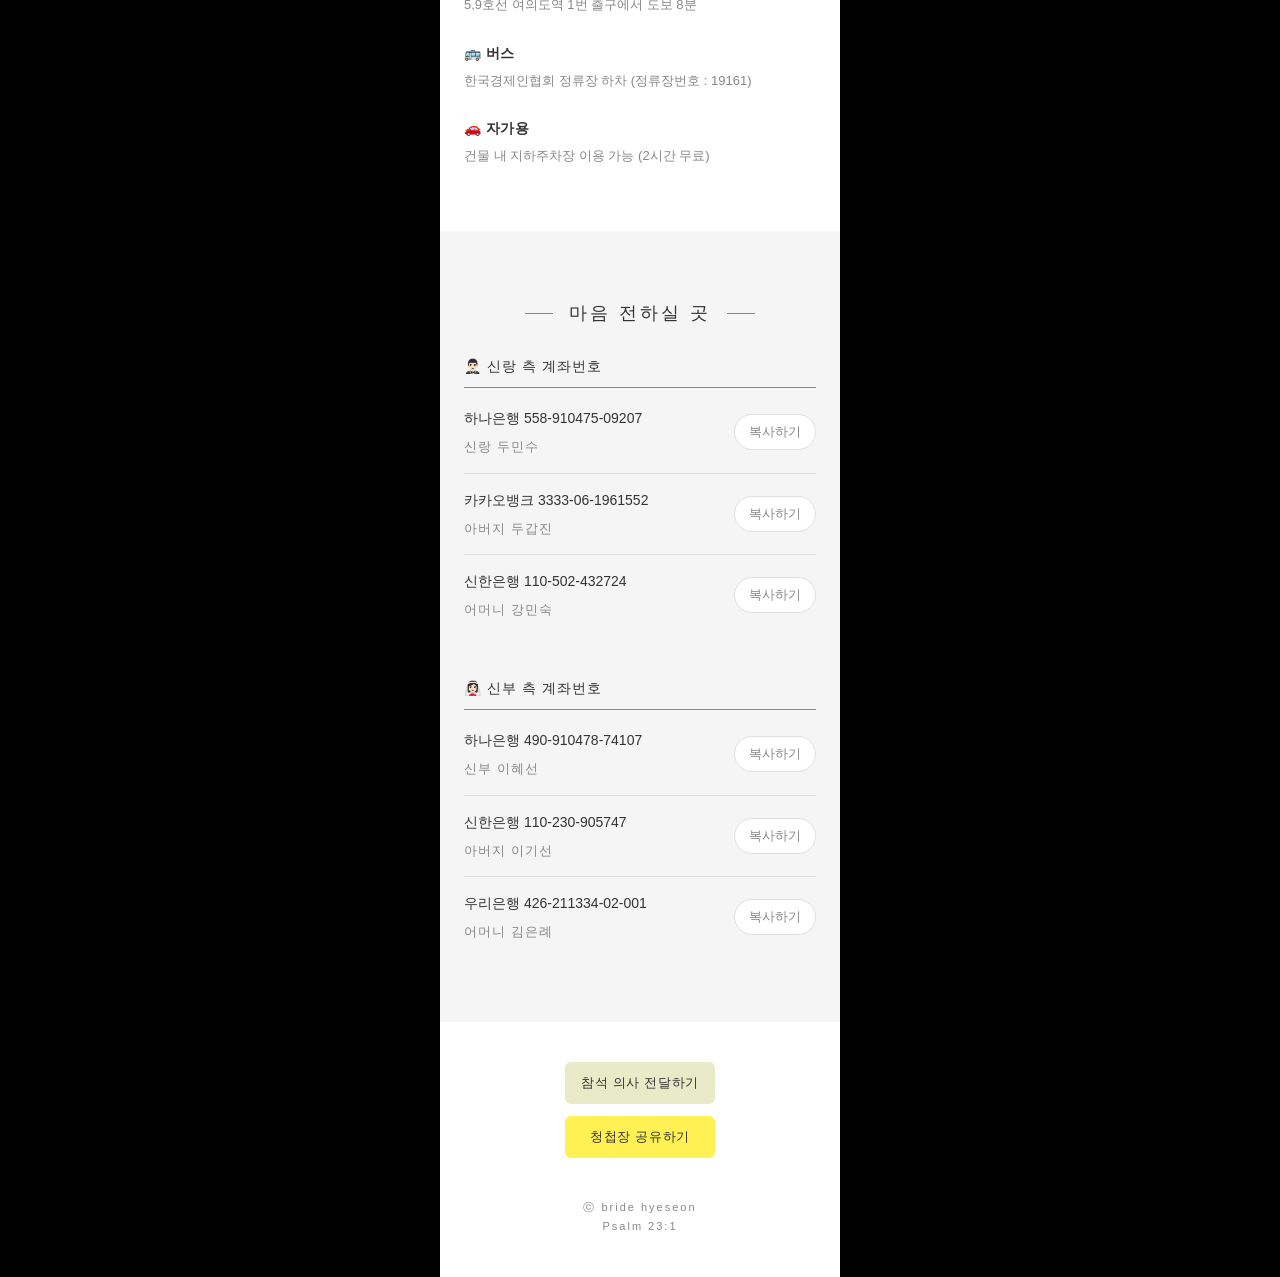
==== commit 2d927d31: "music" ====
--- a/index.html
+++ b/index.html
@@ -56,6 +56,17 @@
         <button class="curtain__btn" id="curtainBtn">열기</button>
       </div>
     </div>
+
+    <!-- ─── Background Music ─── -->
+    <audio id="bgmAudio" loop preload="auto"></audio>
+    <button
+      class="bgm-toggle"
+      id="bgmToggle"
+      type="button"
+      aria-label="배경 음악 재생/일시정지"
+    >
+      <span class="bgm-toggle__icon" id="bgmToggleIcon">♪</span>
+    </button>
 
     <!-- ─── RSVP Modal ─── -->
     <div
--- a/styles.css
+++ b/styles.css
@@ -161,6 +161,71 @@
 }
 
 /* ═══════════════════════════════════════════
+   Background Music Toggle
+   ═══════════════════════════════════════════ */
+.bgm-toggle {
+  position: fixed;
+  top: calc(1rem + var(--safe-top));
+  right: calc(1rem + var(--safe-right));
+  width: 28px;
+  height: 28px;
+  border-radius: 50%;
+  z-index: 9800;
+  cursor: pointer;
+  box-shadow:
+    0 2px 6px rgba(0, 0, 0, 0.35),
+    inset 0 0 0 0.5px rgba(255, 255, 255, 0.08);
+  background:
+    /* 중앙 핀홀 */
+    radial-gradient(circle at center, #000 0 0.8px, transparent 1.2px),
+    /* 라벨 외곽 어두운 링 */
+    radial-gradient(
+        circle at center,
+        transparent 0 28%,
+        rgba(0, 0, 0, 0.45) 28.5% 30%,
+        transparent 30.5%
+      ),
+    /* 중앙 라벨 (크림 세이지) */
+    radial-gradient(
+        circle at center,
+        var(--color-rsvp-radio-bg) 0 28%,
+        transparent 29%
+      ),
+    /* 그루브 (동심원 홈) */
+    repeating-radial-gradient(
+        circle at center,
+        transparent 0 1.2px,
+        rgba(255, 255, 255, 0.08) 1.2px 1.8px
+      ),
+    /* 회전하는 빛 반사 (conic gradient — 핵심!) */
+    conic-gradient(
+        from 0deg at center,
+        rgba(255, 255, 255, 0.35) 0deg,
+        rgba(255, 255, 255, 0.05) 50deg,
+        transparent 100deg,
+        transparent 260deg,
+        rgba(255, 255, 255, 0.05) 310deg,
+        rgba(255, 255, 255, 0.35) 360deg
+      ),
+    /* 비닐 본체 */ #1a1a1a;
+  transition: transform var(--transition);
+}
+
+.bgm-toggle.is-playing {
+  animation: bgmSpin 4.5s linear infinite;
+}
+
+.bgm-toggle__icon {
+  display: none; /* LP 비주얼이 대체 */
+}
+
+@keyframes bgmSpin {
+  to {
+    transform: rotate(360deg);
+  }
+}
+
+/* ═══════════════════════════════════════════
    Toast
    ═══════════════════════════════════════════ */
 .toast {
@@ -319,10 +384,10 @@
 .rsvp-modal__panel {
   position: relative;
   background: var(--color-white);
-  border-radius: 10px;
-  padding: 1.75rem 1.25rem 1.25rem;
+  border-radius: 12px;
+  padding: 2rem 1.5rem 1.5rem;
   width: 100%;
-  max-width: 300px;
+  max-width: 360px;
   max-height: 90vh;
   overflow-y: auto;
   z-index: 1;
@@ -344,38 +409,38 @@
 }
 
 .rsvp-modal__icon {
-  font-size: 1rem;
+  font-size: 1.5rem;
   text-align: center;
-  margin-bottom: 1.25rem;
+  margin-bottom: 1rem;
   line-height: 1;
 }
 
 .rsvp-modal__subtitle {
-  font-size: var(--fs-xs);
+  font-size: var(--fs-sm);
   color: var(--color-text-light);
   text-align: center;
-  margin-bottom: 1.25rem;
+  margin-bottom: 1.5rem;
   letter-spacing: 0.3px;
-  line-height: 1.6;
+  line-height: 1.7;
 }
 
 /* ─── RSVP Form ─── */
 .rsvp-form {
   display: flex;
   flex-direction: column;
-  gap: 0.75rem;
+  gap: 1rem;
   font-family: var(--font-sans);
 }
 
 .rsvp-form__label {
   display: flex;
   flex-direction: column;
-  gap: 0.3rem;
+  gap: 0.4rem;
 }
 
 .rsvp-form__label-text {
   font-family: var(--font-sans);
-  font-size: var(--fs-xs);
+  font-size: var(--fs-sm);
   font-weight: 500;
   color: var(--color-text);
   letter-spacing: 0.5px;
@@ -383,14 +448,14 @@
 
 .rsvp-form__label input {
   width: 100%;
-  padding: 0.5rem 0.625rem;
+  padding: 0.75rem 0.875rem;
   font-family: var(--font-sans);
-  font-size: var(--fs-xs);
+  font-size: var(--fs-sm);
   line-height: 1.5;
   color: var(--color-text);
   background: var(--color-rsvp-input-bg);
   border: 1px solid var(--color-rsvp-border);
-  border-radius: 5px;
+  border-radius: 6px;
   transition: border-color var(--transition);
 }
 
@@ -407,12 +472,12 @@
 .rsvp-form__group {
   display: flex;
   flex-direction: column;
-  gap: 0.3rem;
+  gap: 0.4rem;
 }
 
 .rsvp-form__radios {
   display: flex;
-  gap: 0.4rem;
+  gap: 0.5rem;
 }
 
 .rsvp-form__radio {
@@ -431,14 +496,14 @@
 .rsvp-form__radio span {
   flex: 1;
   text-align: center;
-  padding: 0.5rem;
+  padding: 0.75rem;
   font-family: var(--font-sans);
-  font-size: var(--fs-xs);
+  font-size: var(--fs-sm);
   font-weight: 500;
   line-height: 1.5;
   background: var(--color-rsvp-input-bg);
   border: 1px solid var(--color-rsvp-border);
-  border-radius: 5px;
+  border-radius: 6px;
   color: var(--color-text-light);
   transition: var(--transition);
 }
@@ -450,15 +515,15 @@
 }
 
 .rsvp-form__submit {
-  margin-top: 0.4rem;
-  padding: 0.7rem;
+  margin-top: 0.5rem;
+  padding: 0.875rem;
   font-family: var(--font-sans);
-  font-size: var(--fs-xs);
+  font-size: var(--fs-sm);
   font-weight: 600;
   letter-spacing: 1px;
   background: var(--color-rsvp-submit);
   color: var(--color-text);
-  border-radius: 5px;
+  border-radius: 6px;
   cursor: pointer;
   transition: opacity var(--transition);
 }
@@ -1172,9 +1237,9 @@
   padding: var(--spacing-lg) var(--spacing-md) 0;
   background: var(--color-bg);
   display: flex;
-  justify-content: center;
+  flex-direction: column;
+  align-items: center;
   gap: 0.75rem;
-  flex-wrap: wrap;
 }
 
 .share__btn {
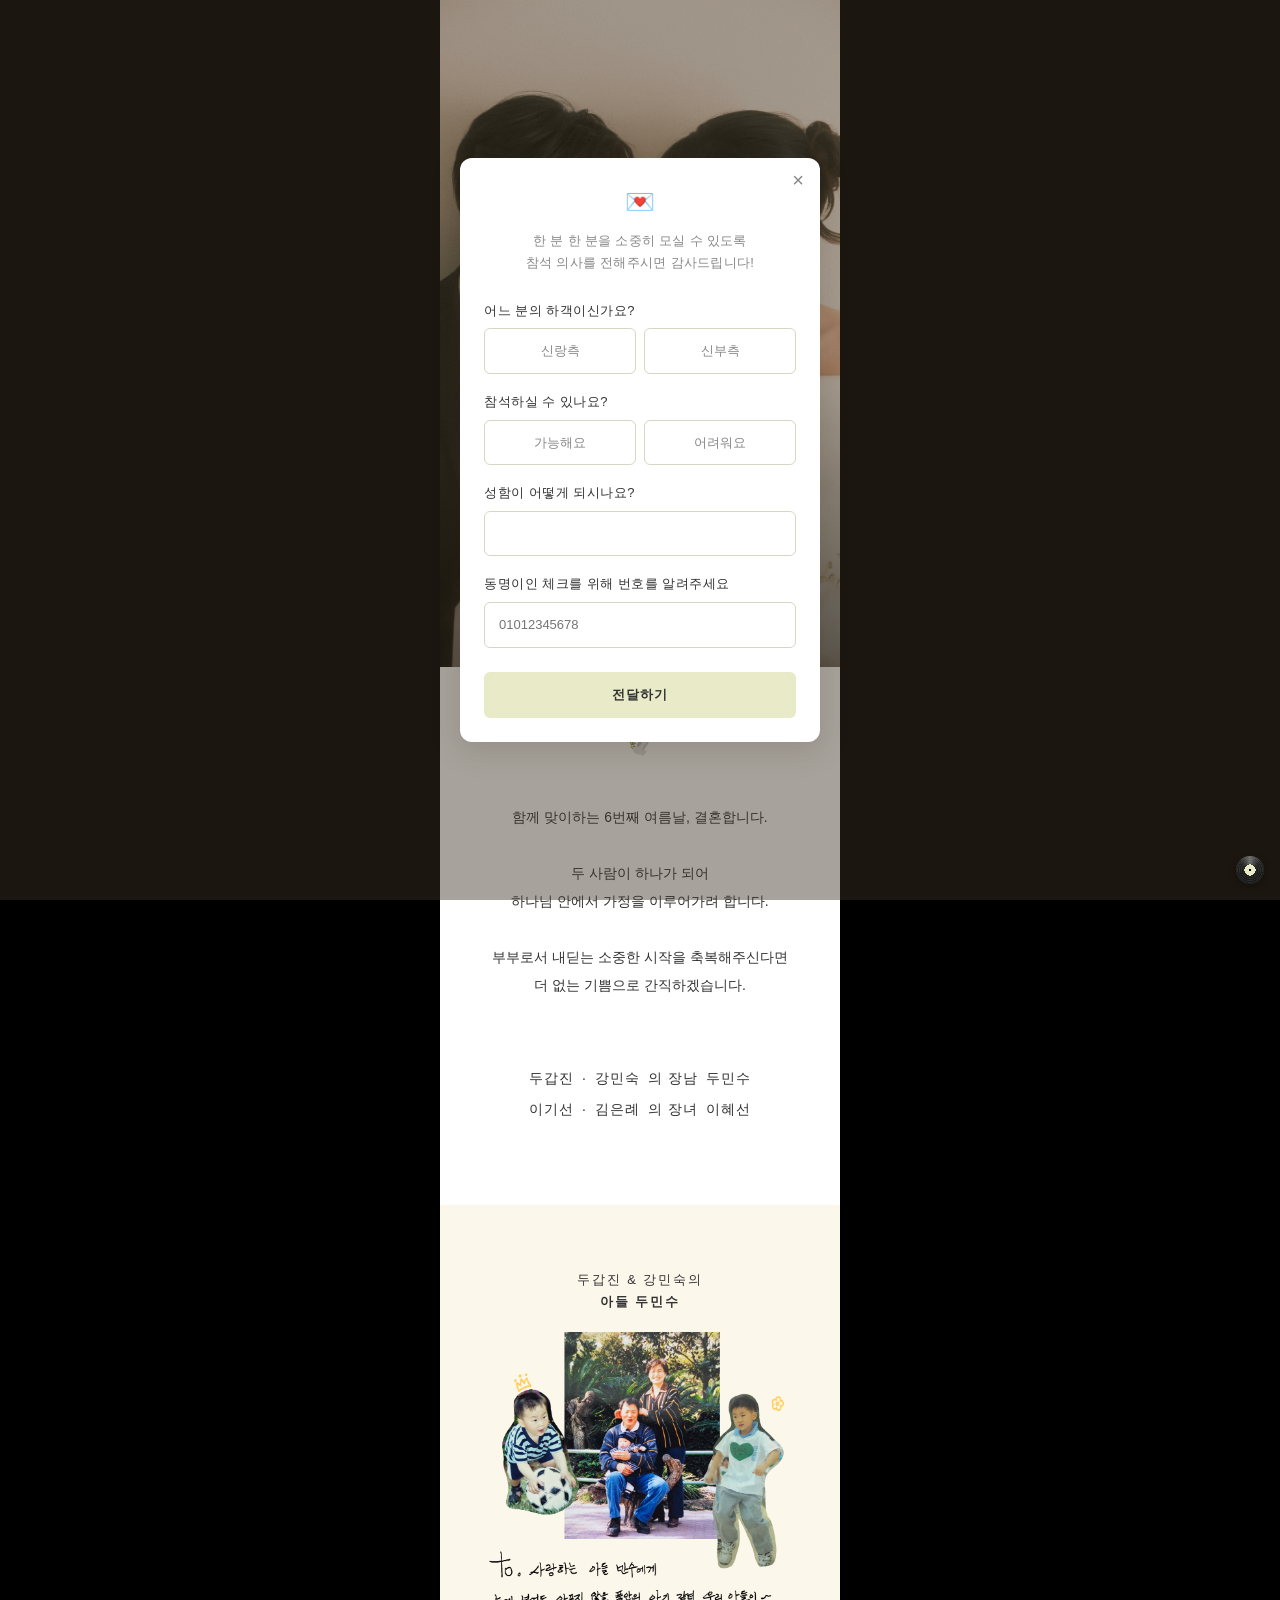
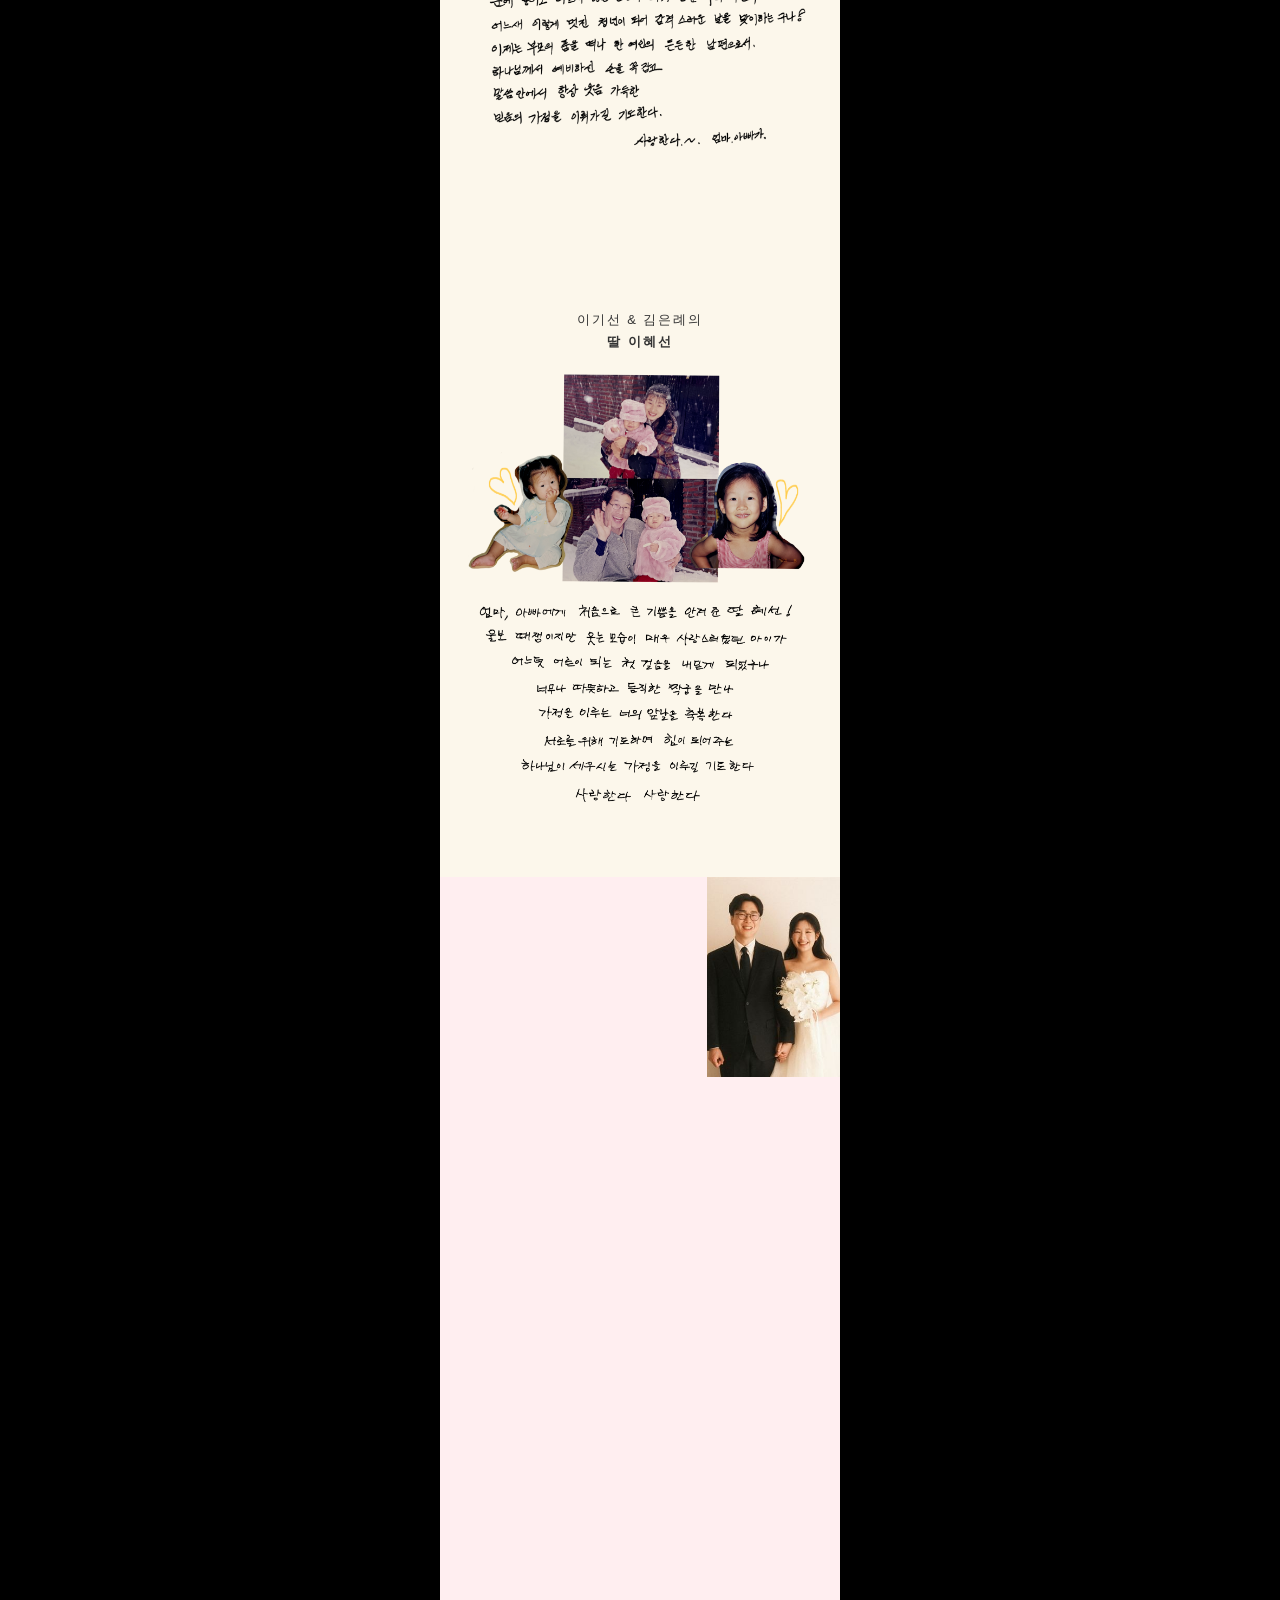
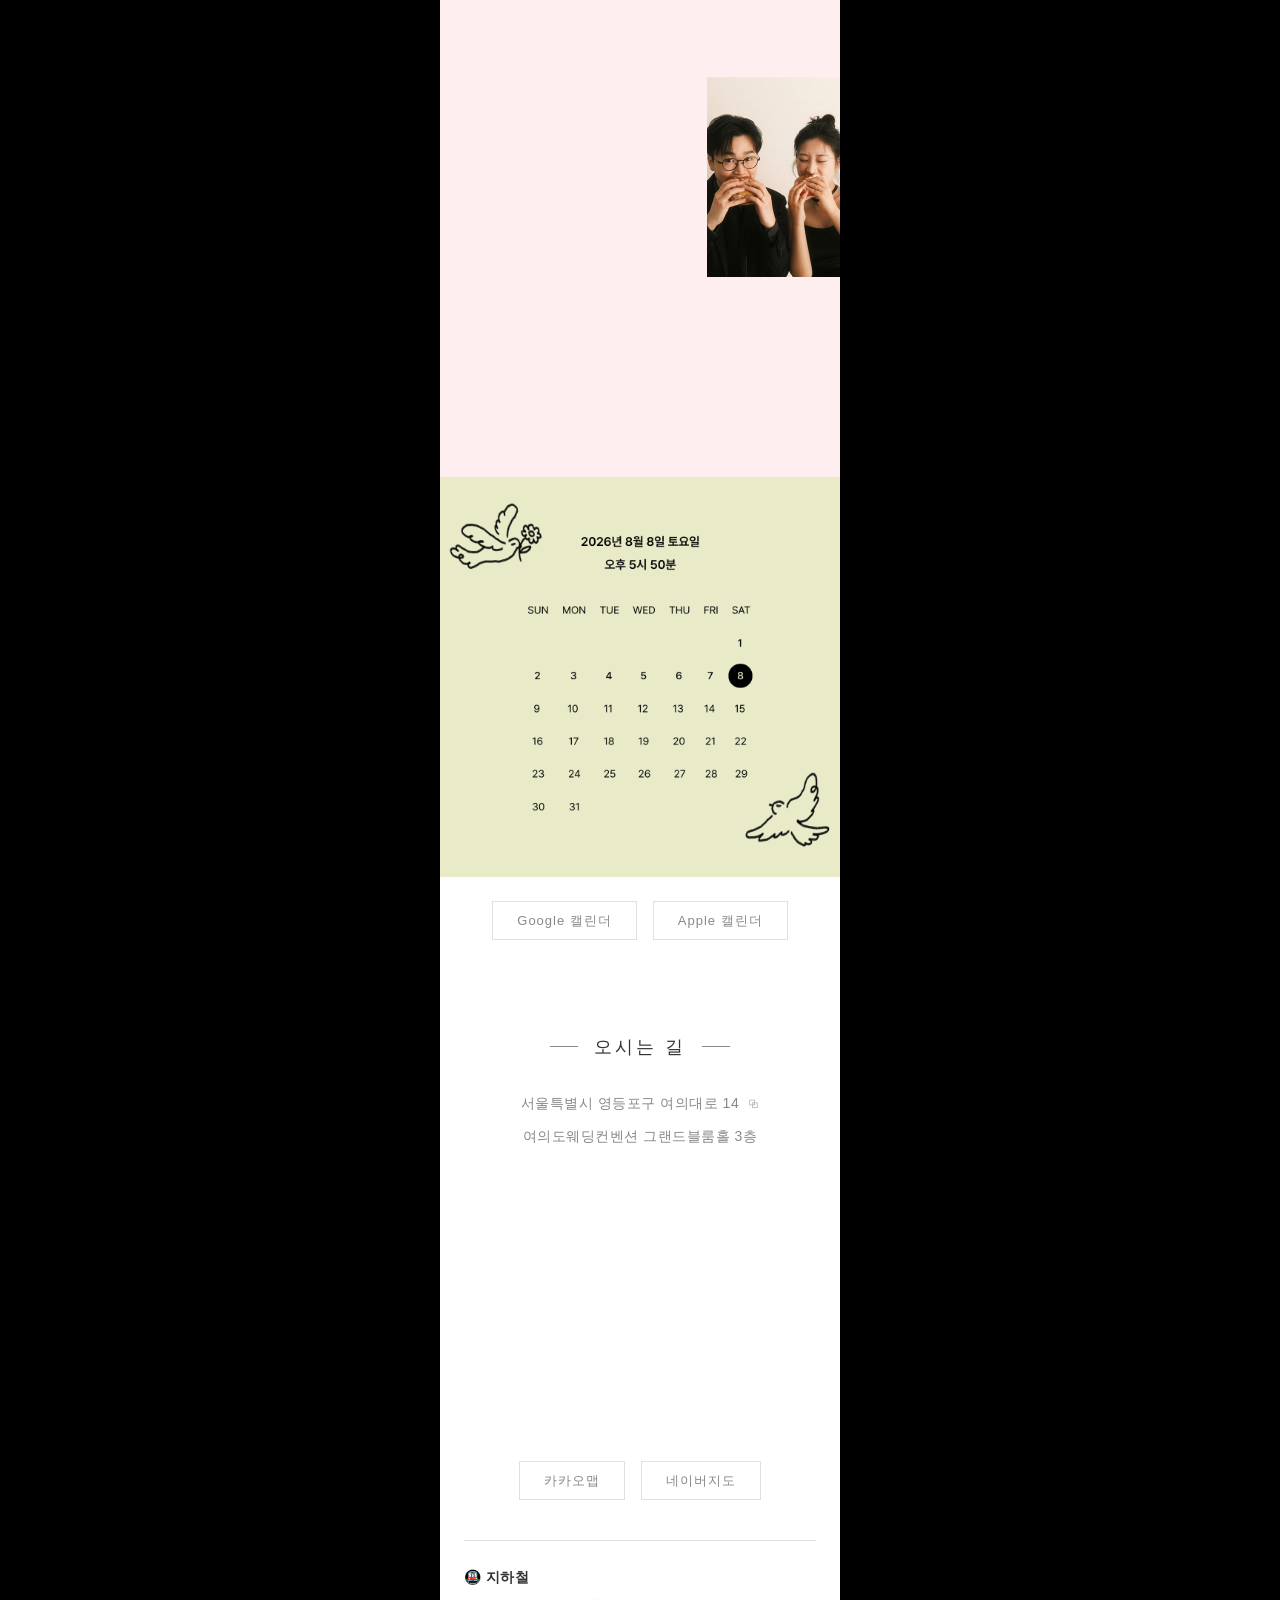
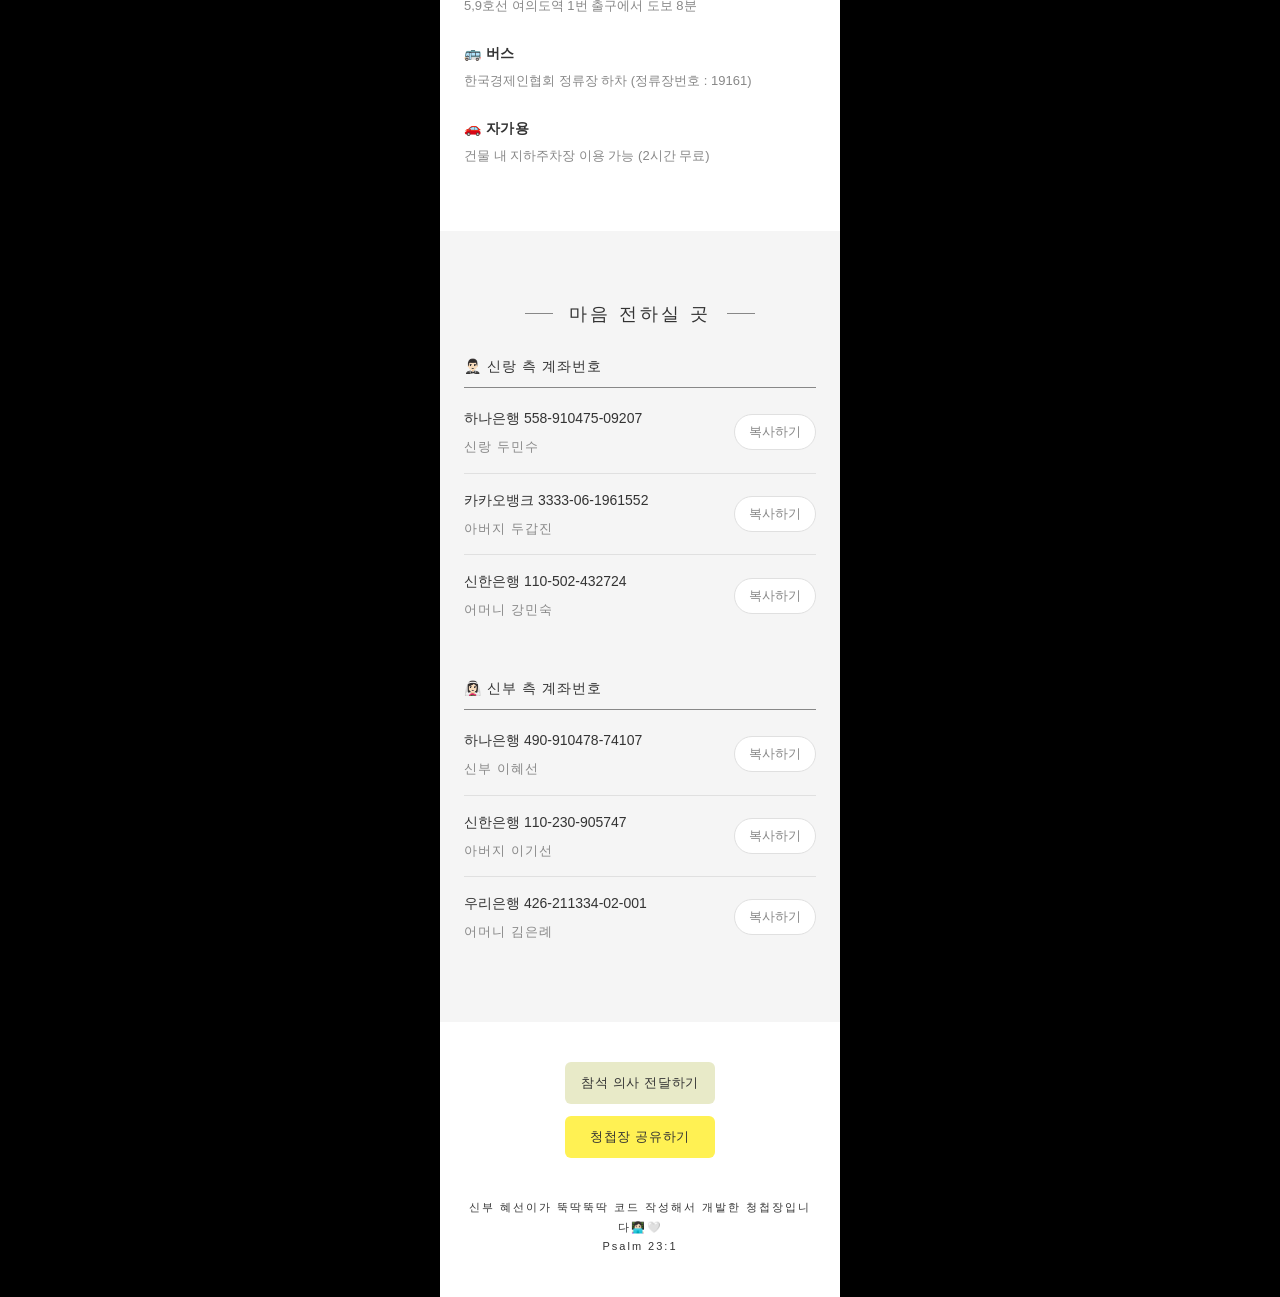
==== commit 5a0fd825: "Update index.html" ====
--- a/index.html
+++ b/index.html
@@ -266,7 +266,7 @@
         <section class="section family" id="family">
           <div class="family__item">
             <p class="family__overlay" id="familyGroomLabel"></p>
-            <img class="family__image" src="images/family/5.png" alt="" />
+            <img class="family__image" src="images/family/9.png" alt="" />
           </div>
           <div class="family__item">
             <p class="family__overlay" id="familyBrideLabel"></p>
--- a/styles.css
+++ b/styles.css
@@ -165,7 +165,7 @@
    ═══════════════════════════════════════════ */
 .bgm-toggle {
   position: fixed;
-  top: calc(1rem + var(--safe-top));
+  bottom: calc(1rem + var(--safe-bottom));
   right: calc(1rem + var(--safe-right));
   width: 28px;
   height: 28px;
@@ -1274,7 +1274,7 @@
 .footer__text {
   font-size: var(--fs-xs);
   font-weight: 300;
-  color: var(--color-text-light);
+  color: var(--color-text);
   letter-spacing: 2px;
   white-space: pre-line;
   line-height: 1.8;
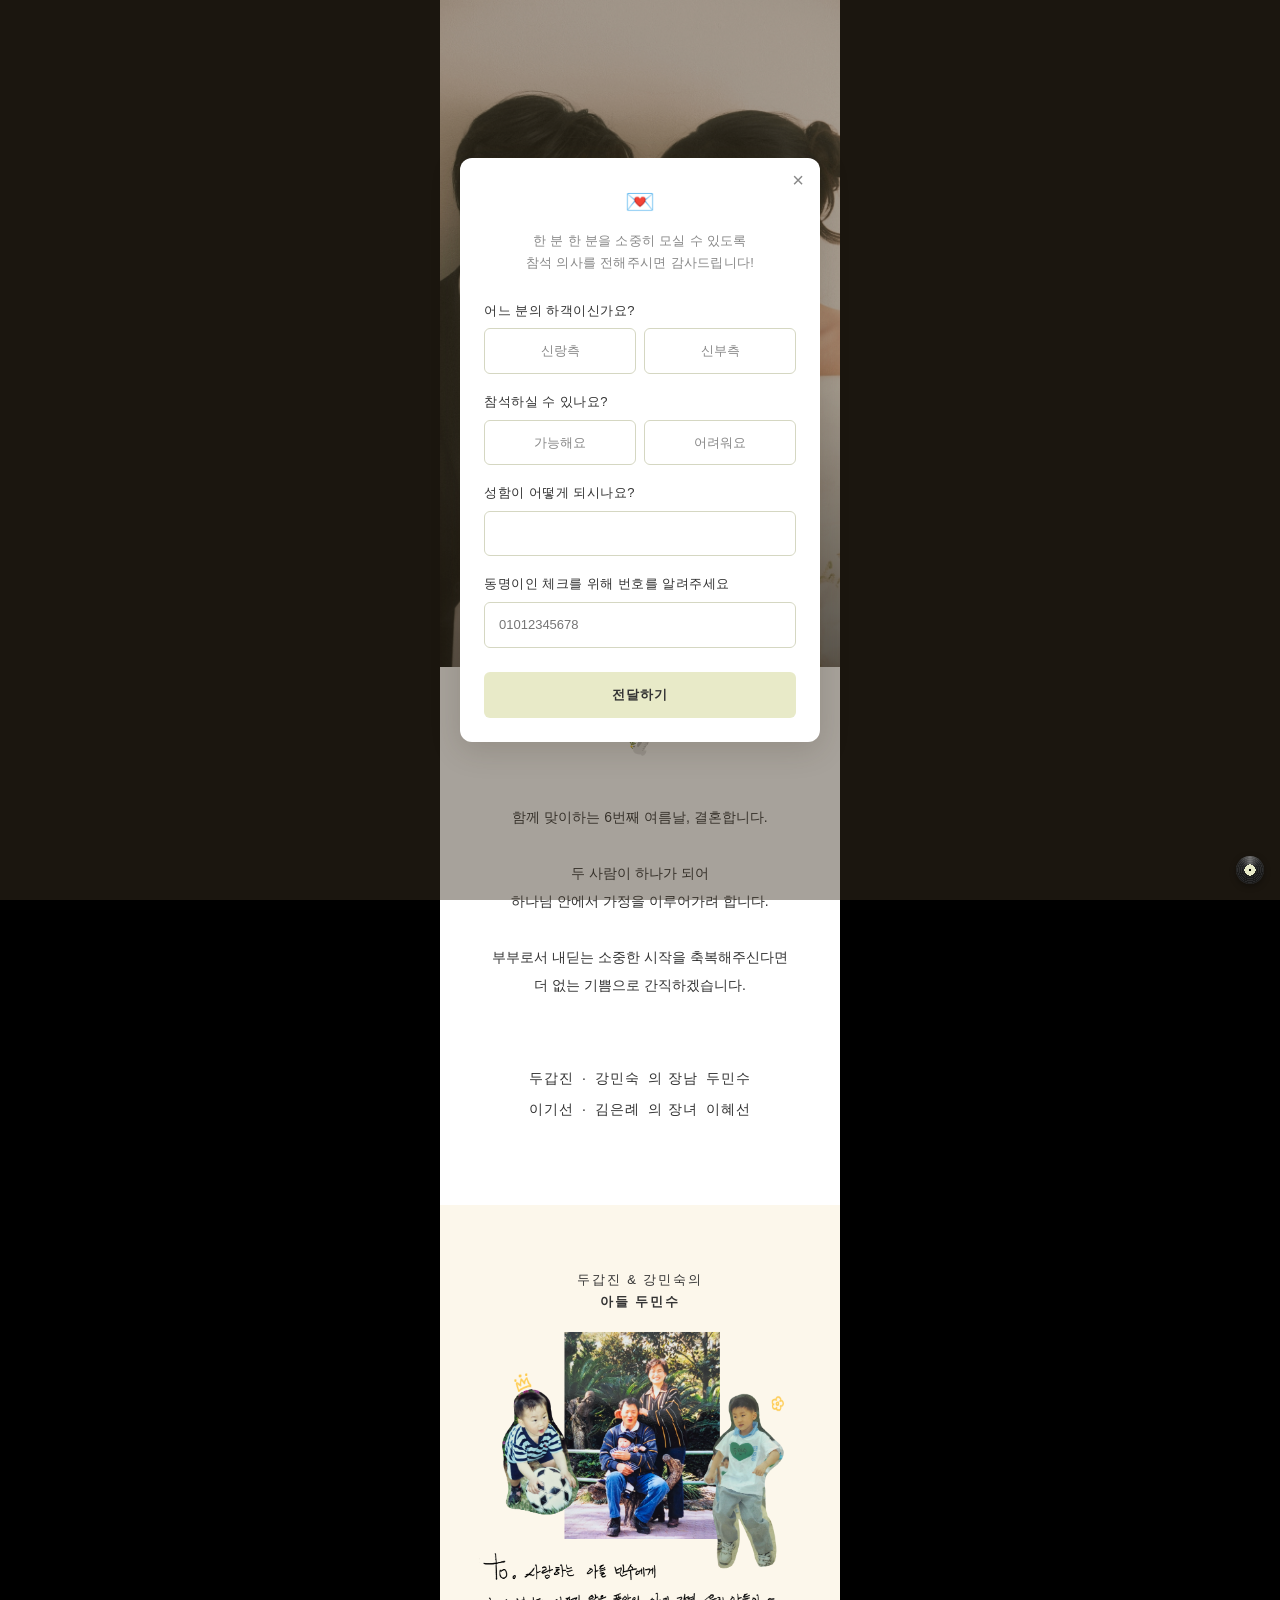
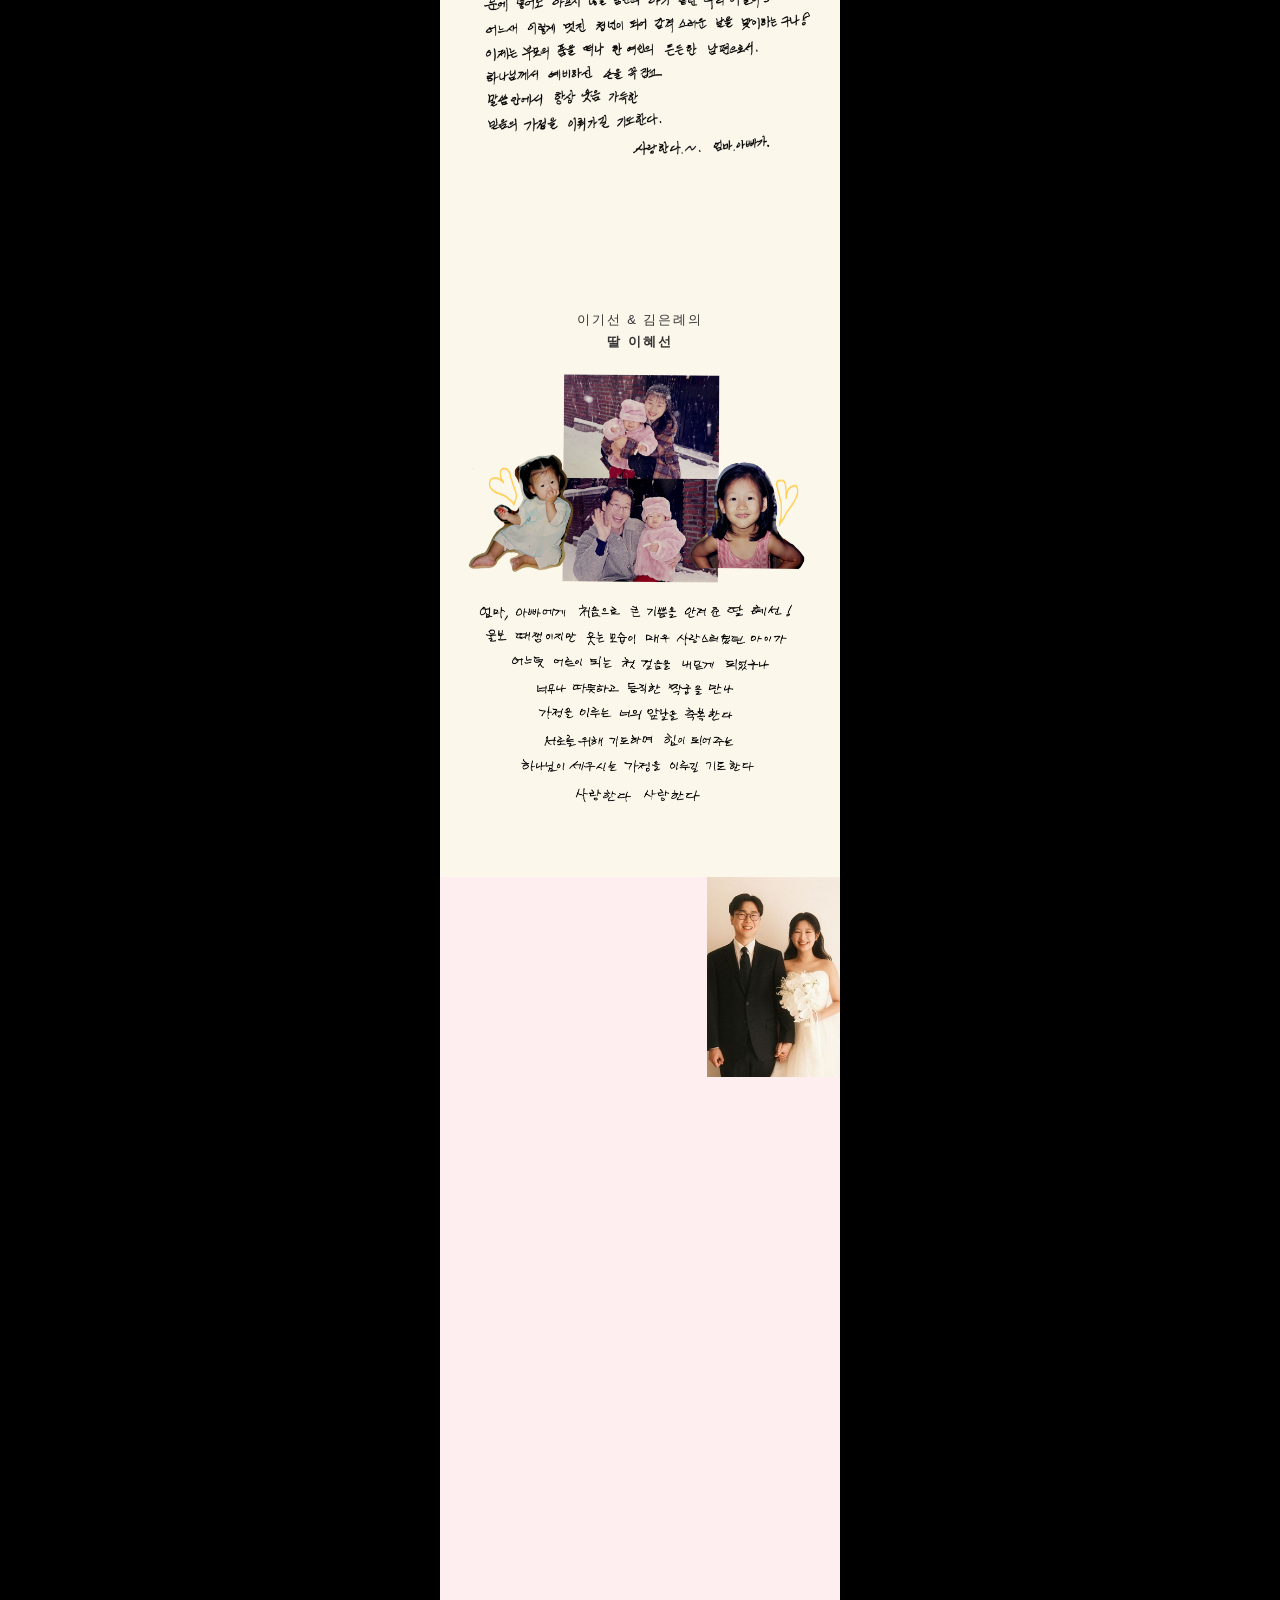
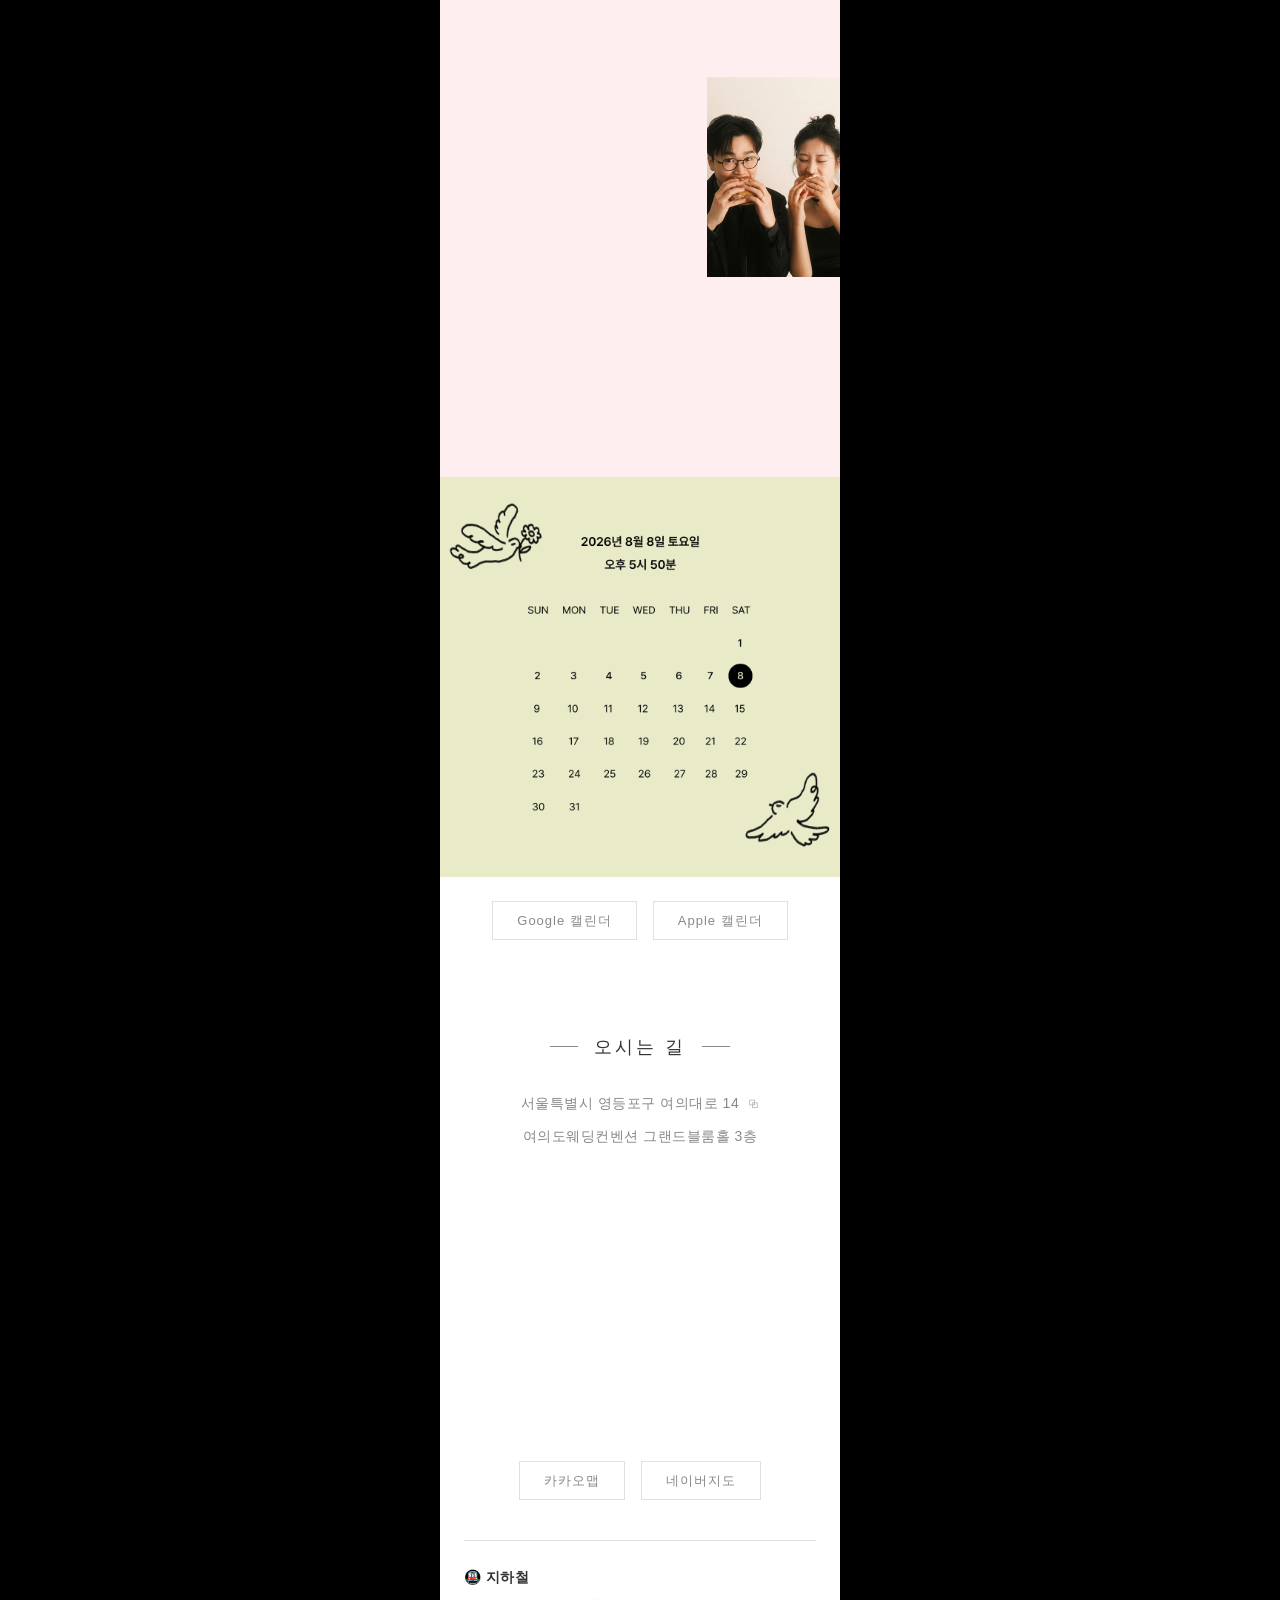
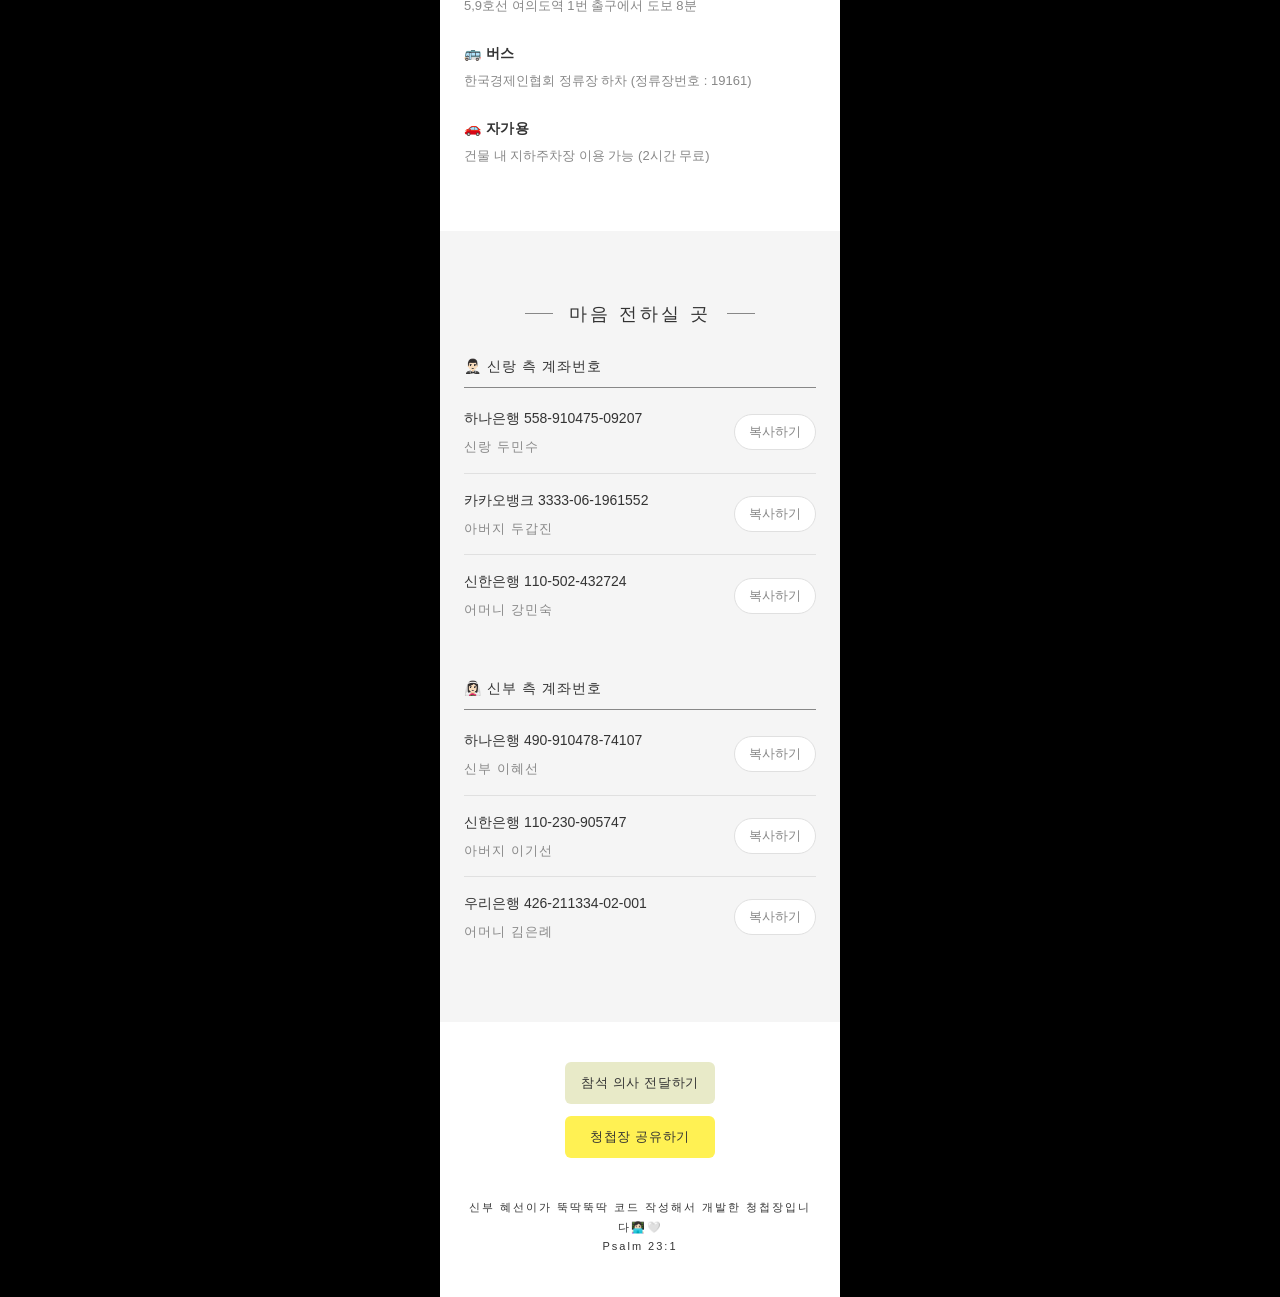
==== commit 89e6b127: "Update index.html" ====
--- a/index.html
+++ b/index.html
@@ -266,7 +266,7 @@
         <section class="section family" id="family">
           <div class="family__item">
             <p class="family__overlay" id="familyGroomLabel"></p>
-            <img class="family__image" src="images/family/9.png" alt="" />
+            <img class="family__image" src="images/family/7.png" alt="" />
           </div>
           <div class="family__item">
             <p class="family__overlay" id="familyBrideLabel"></p>
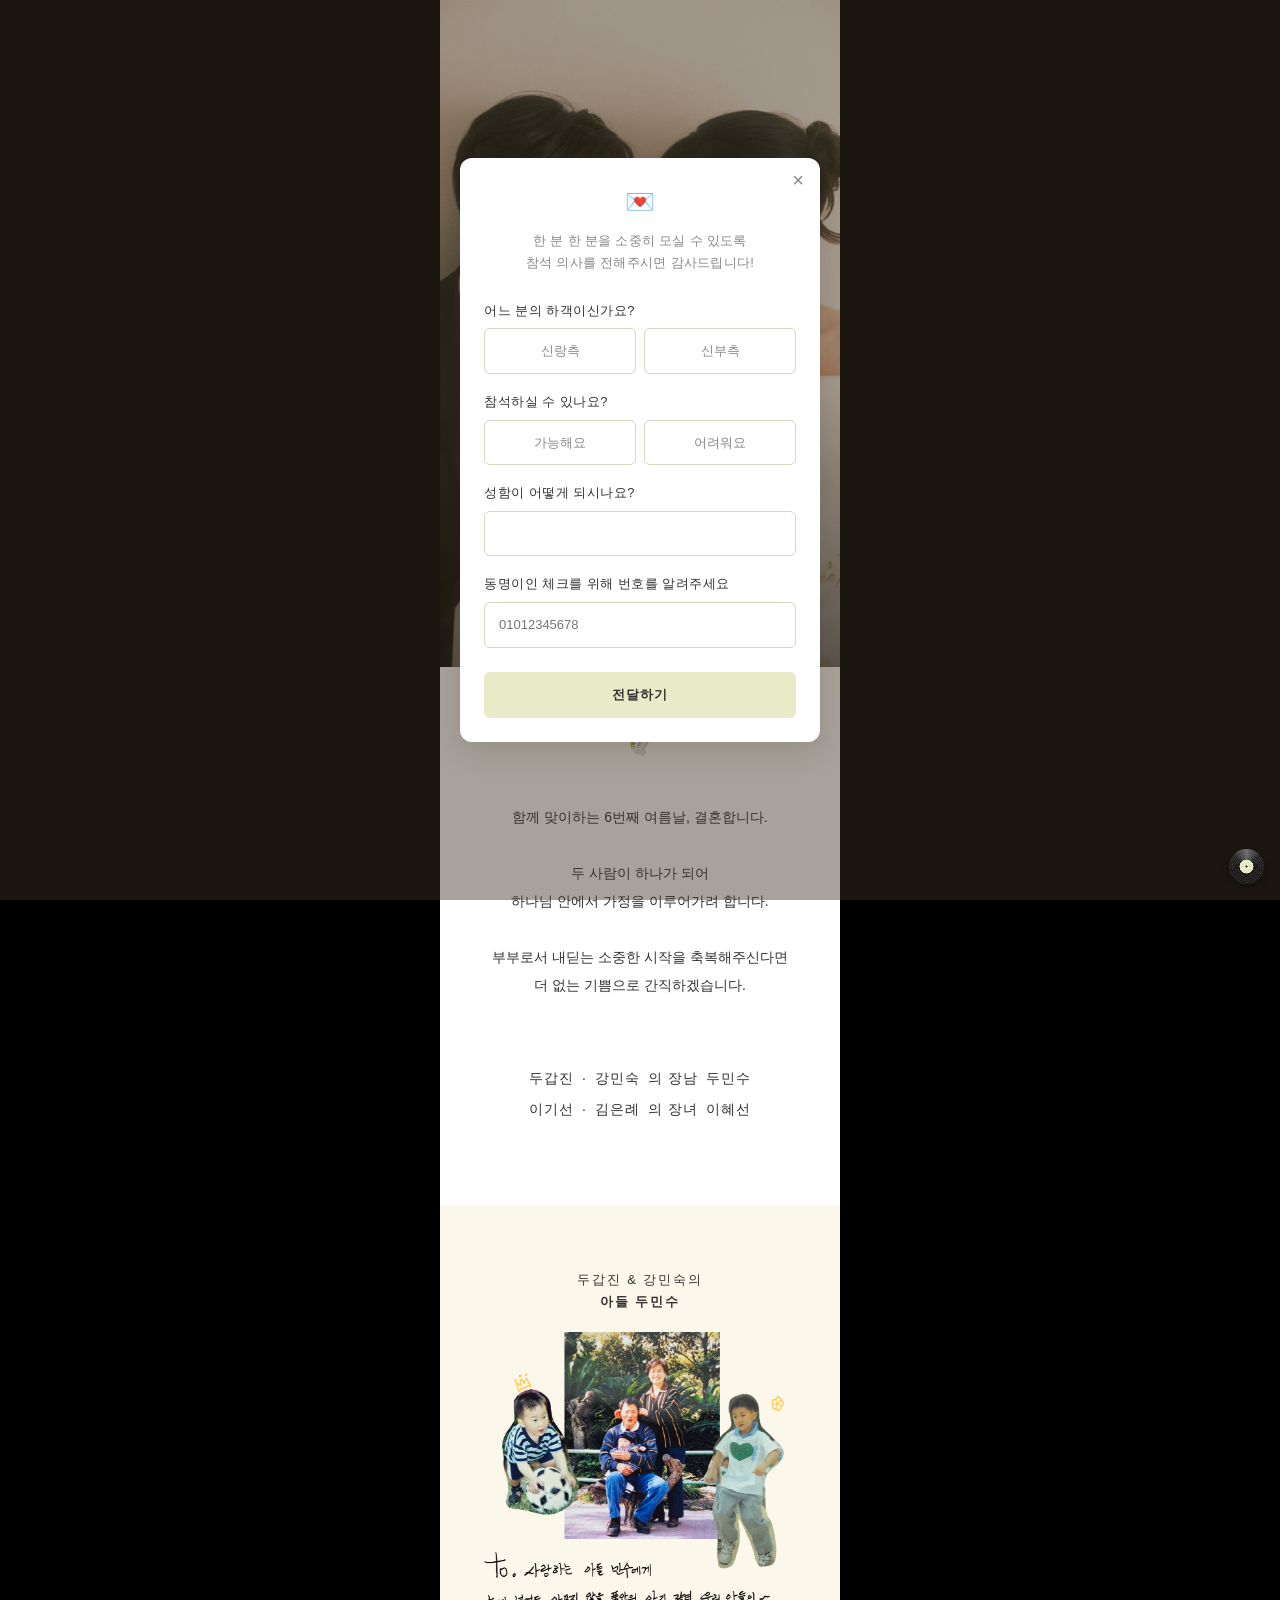
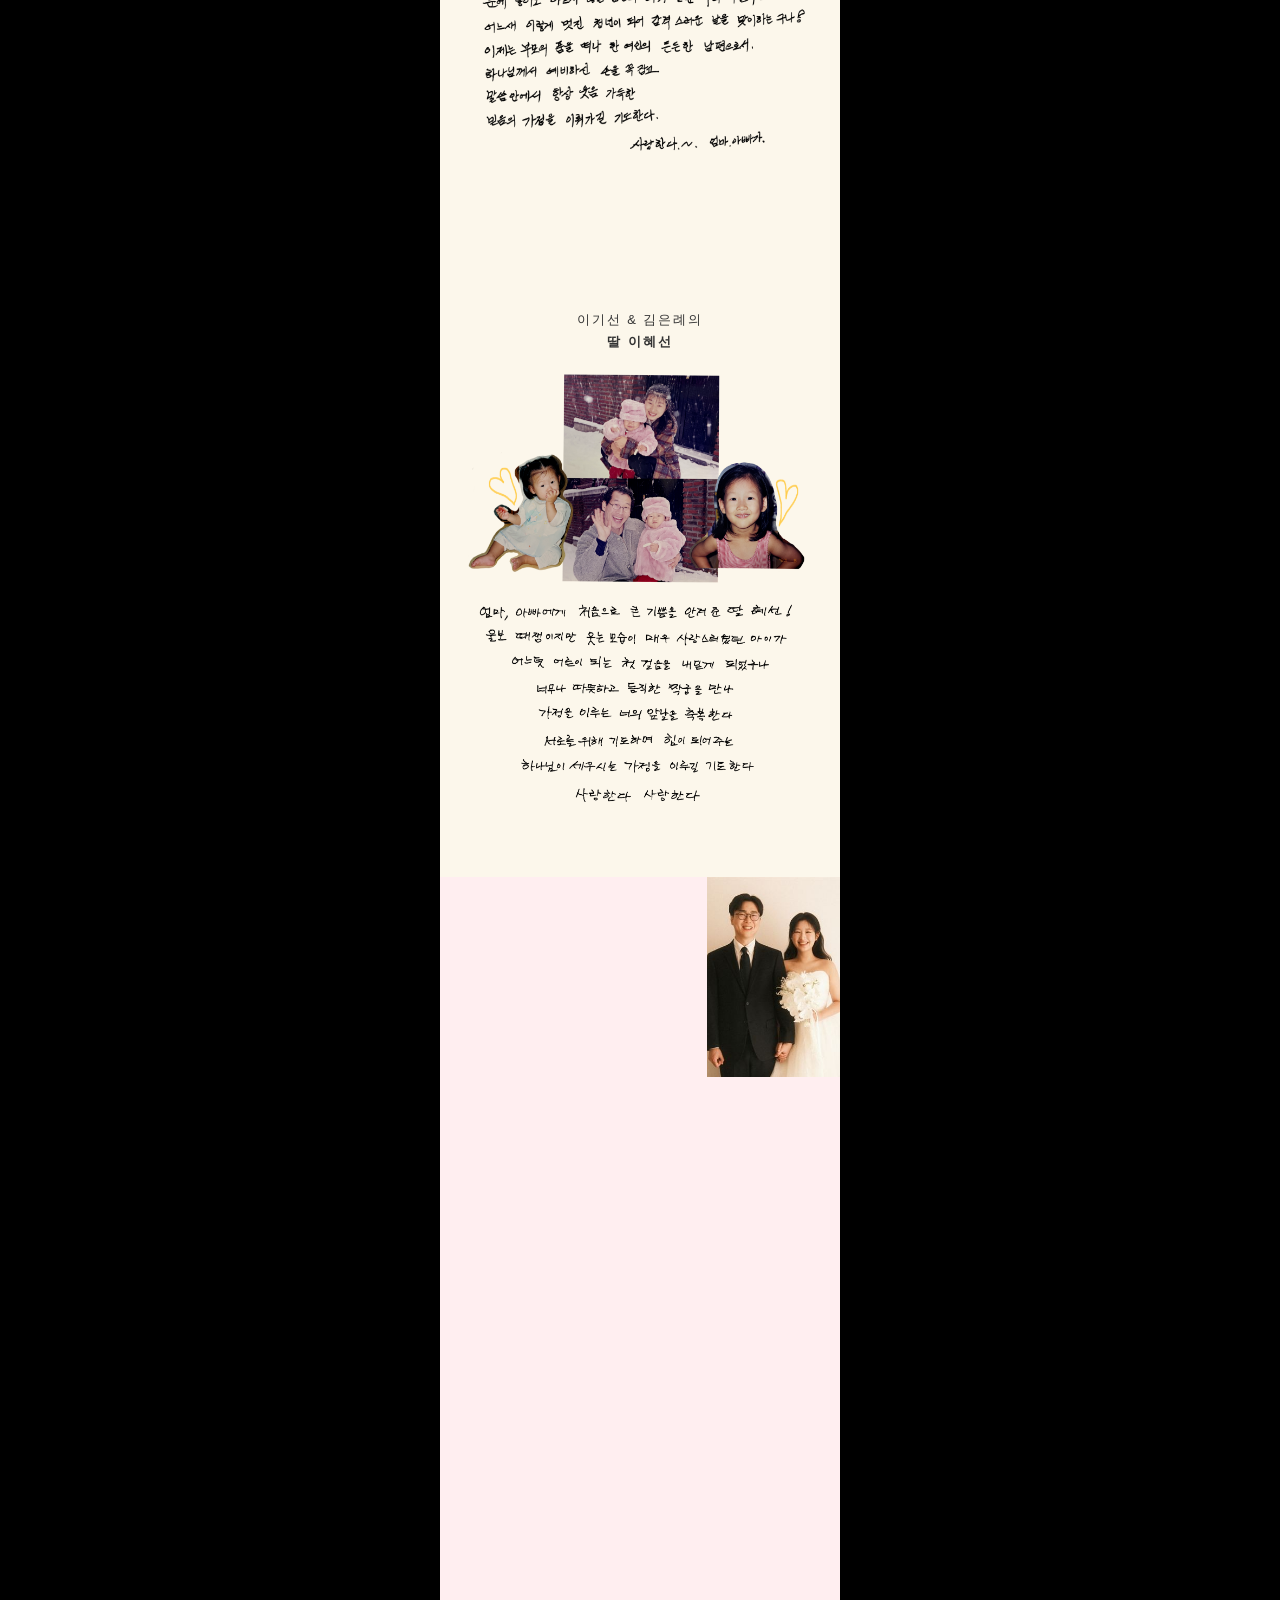
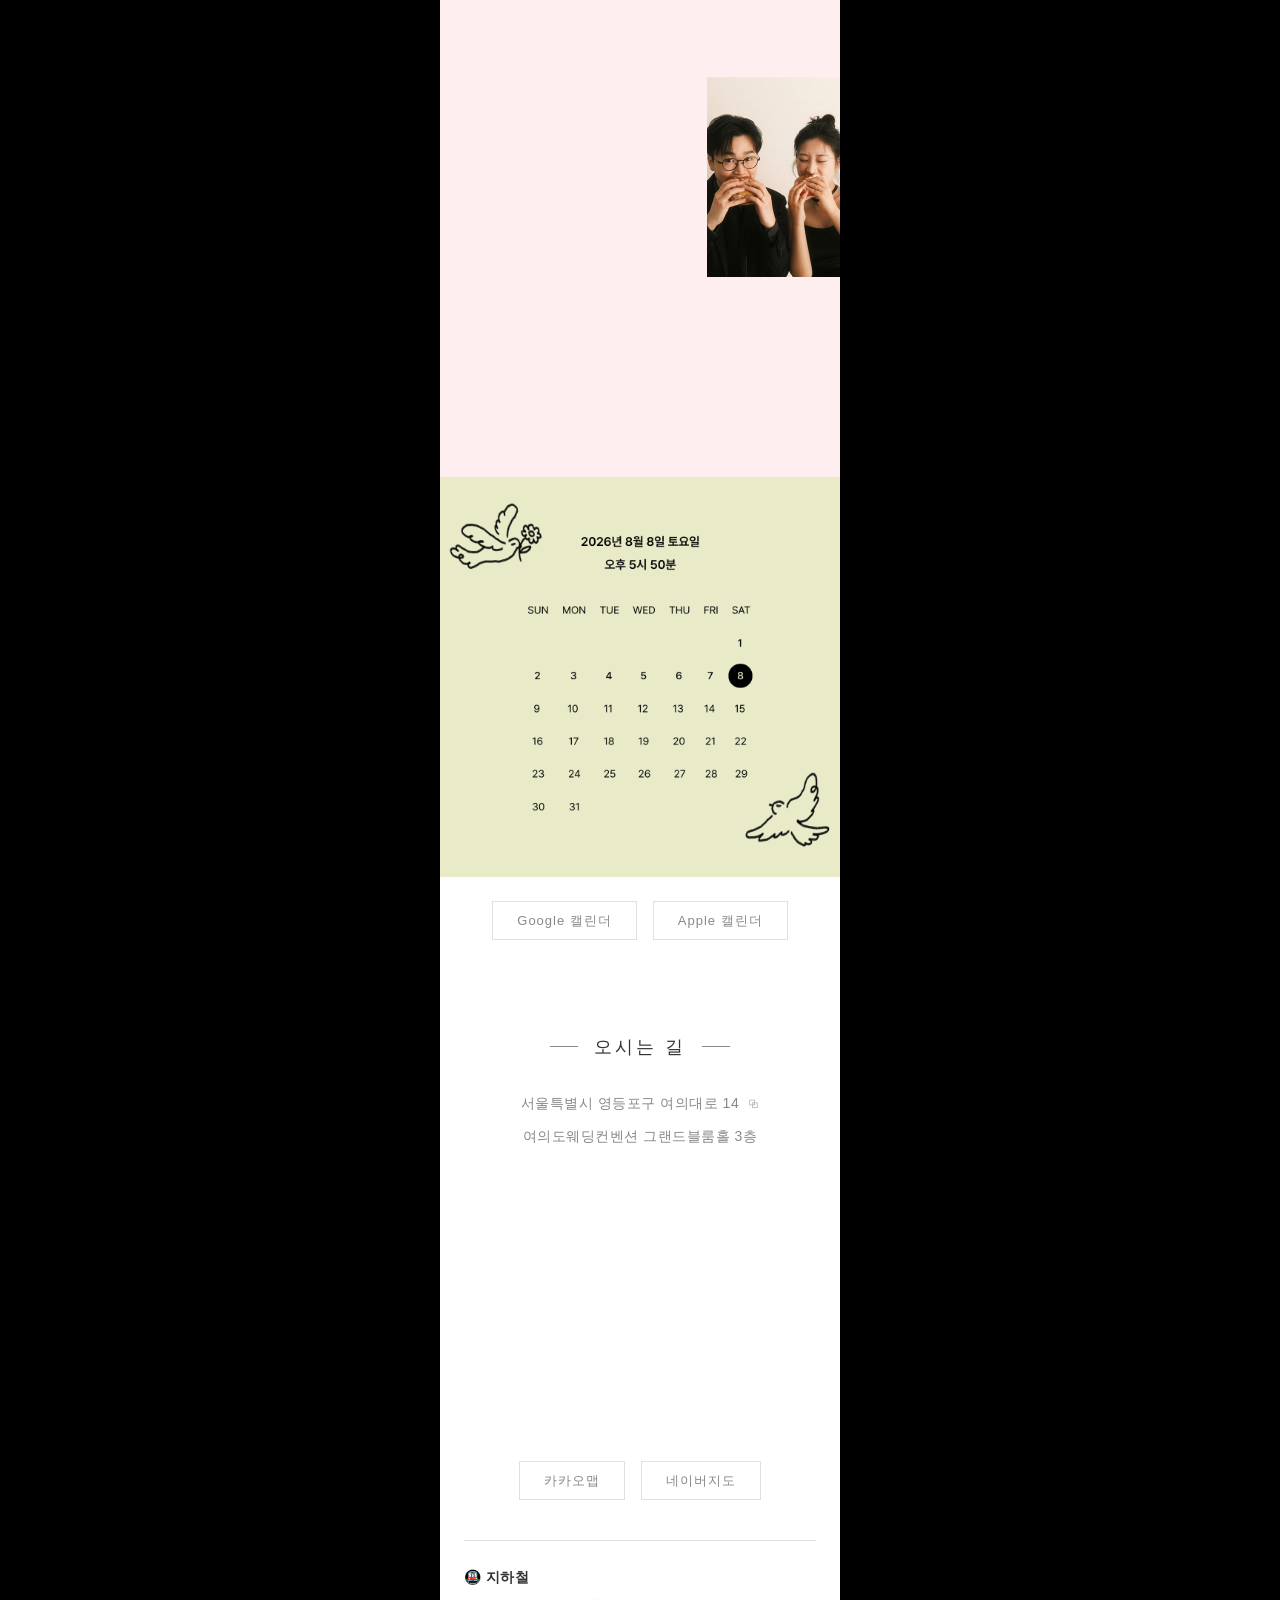
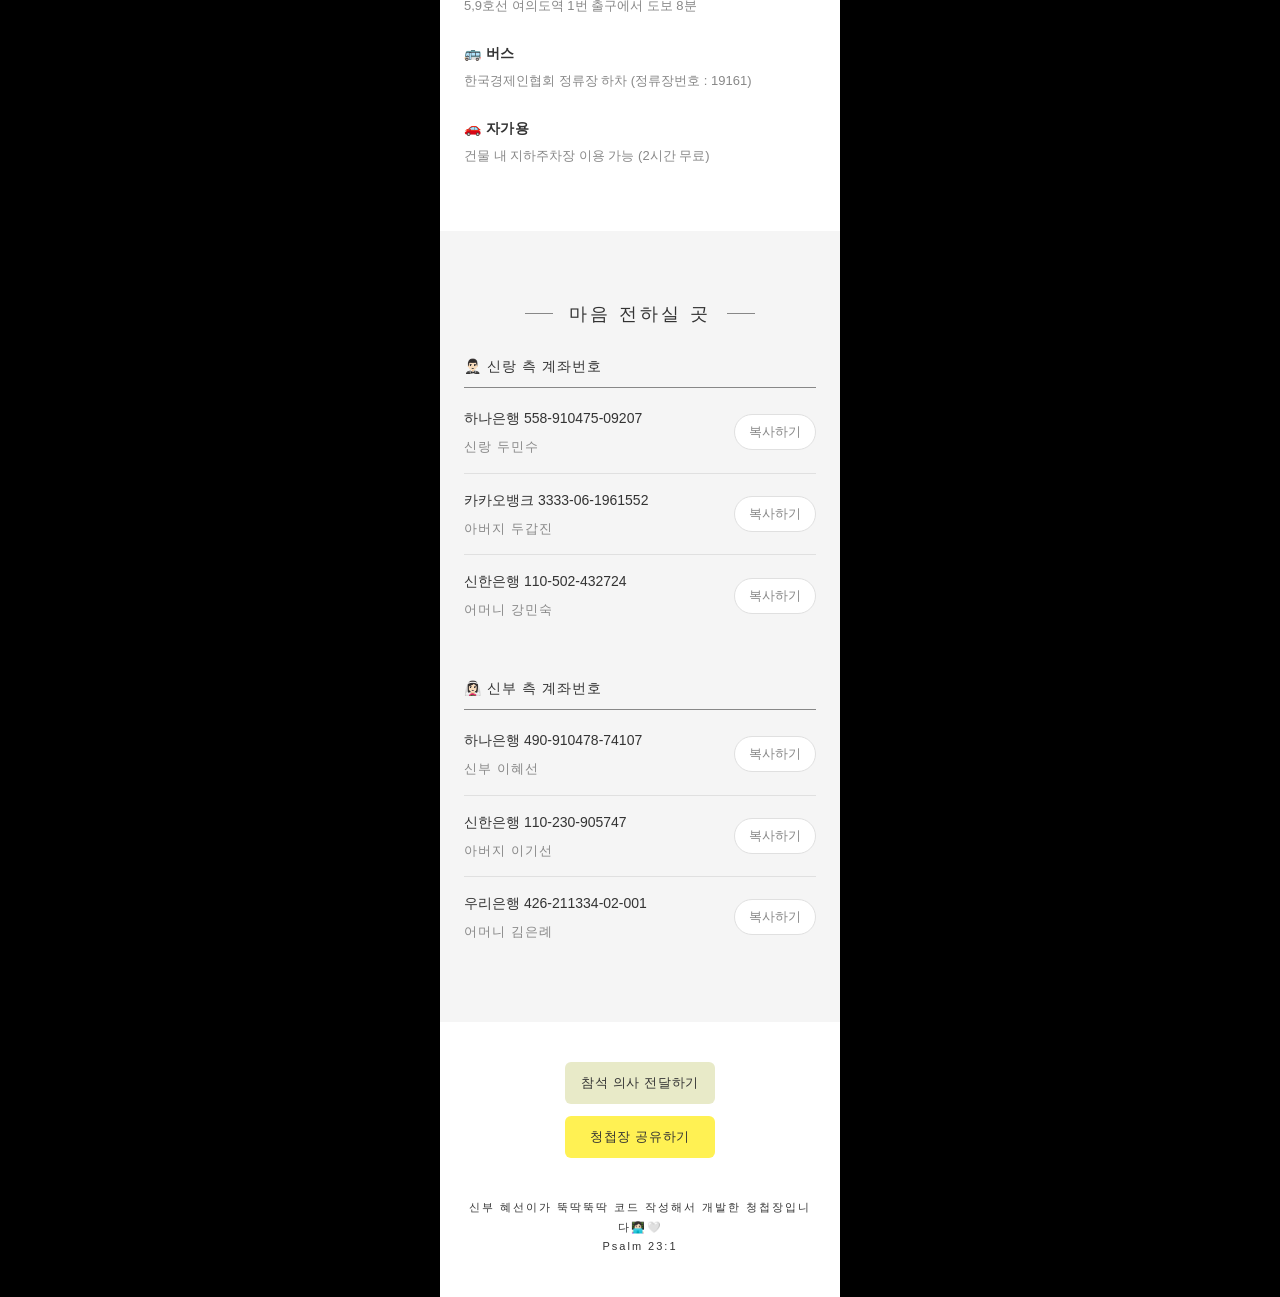
==== commit e7a98edf: "change img" ====
--- a/index.html
+++ b/index.html
@@ -266,7 +266,7 @@
         <section class="section family" id="family">
           <div class="family__item">
             <p class="family__overlay" id="familyGroomLabel"></p>
-            <img class="family__image" src="images/family/7.png" alt="" />
+            <img class="family__image" src="images/family/11.png" alt="" />
           </div>
           <div class="family__item">
             <p class="family__overlay" id="familyBrideLabel"></p>
--- a/styles.css
+++ b/styles.css
@@ -167,8 +167,8 @@
   position: fixed;
   bottom: calc(1rem + var(--safe-bottom));
   right: calc(1rem + var(--safe-right));
-  width: 28px;
-  height: 28px;
+  width: 35px;
+  height: 35px;
   border-radius: 50%;
   z-index: 9800;
   cursor: pointer;
